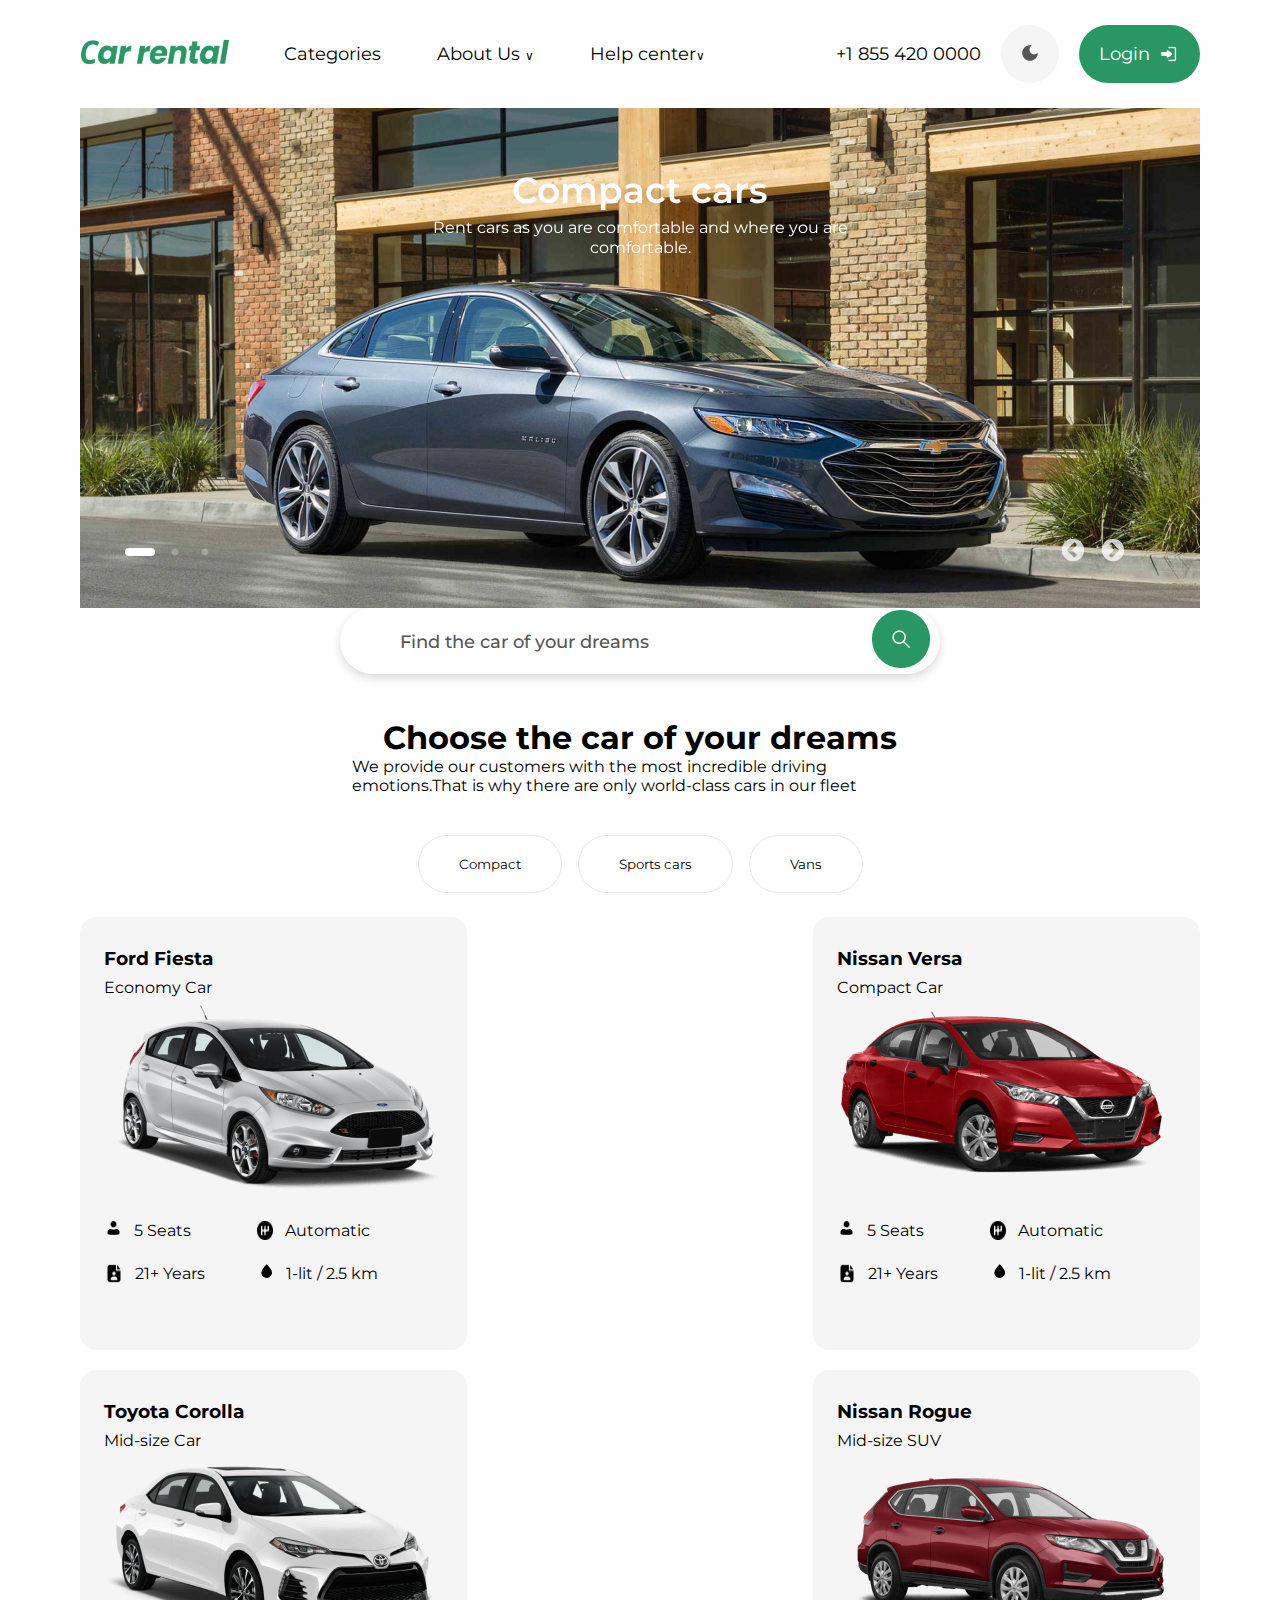
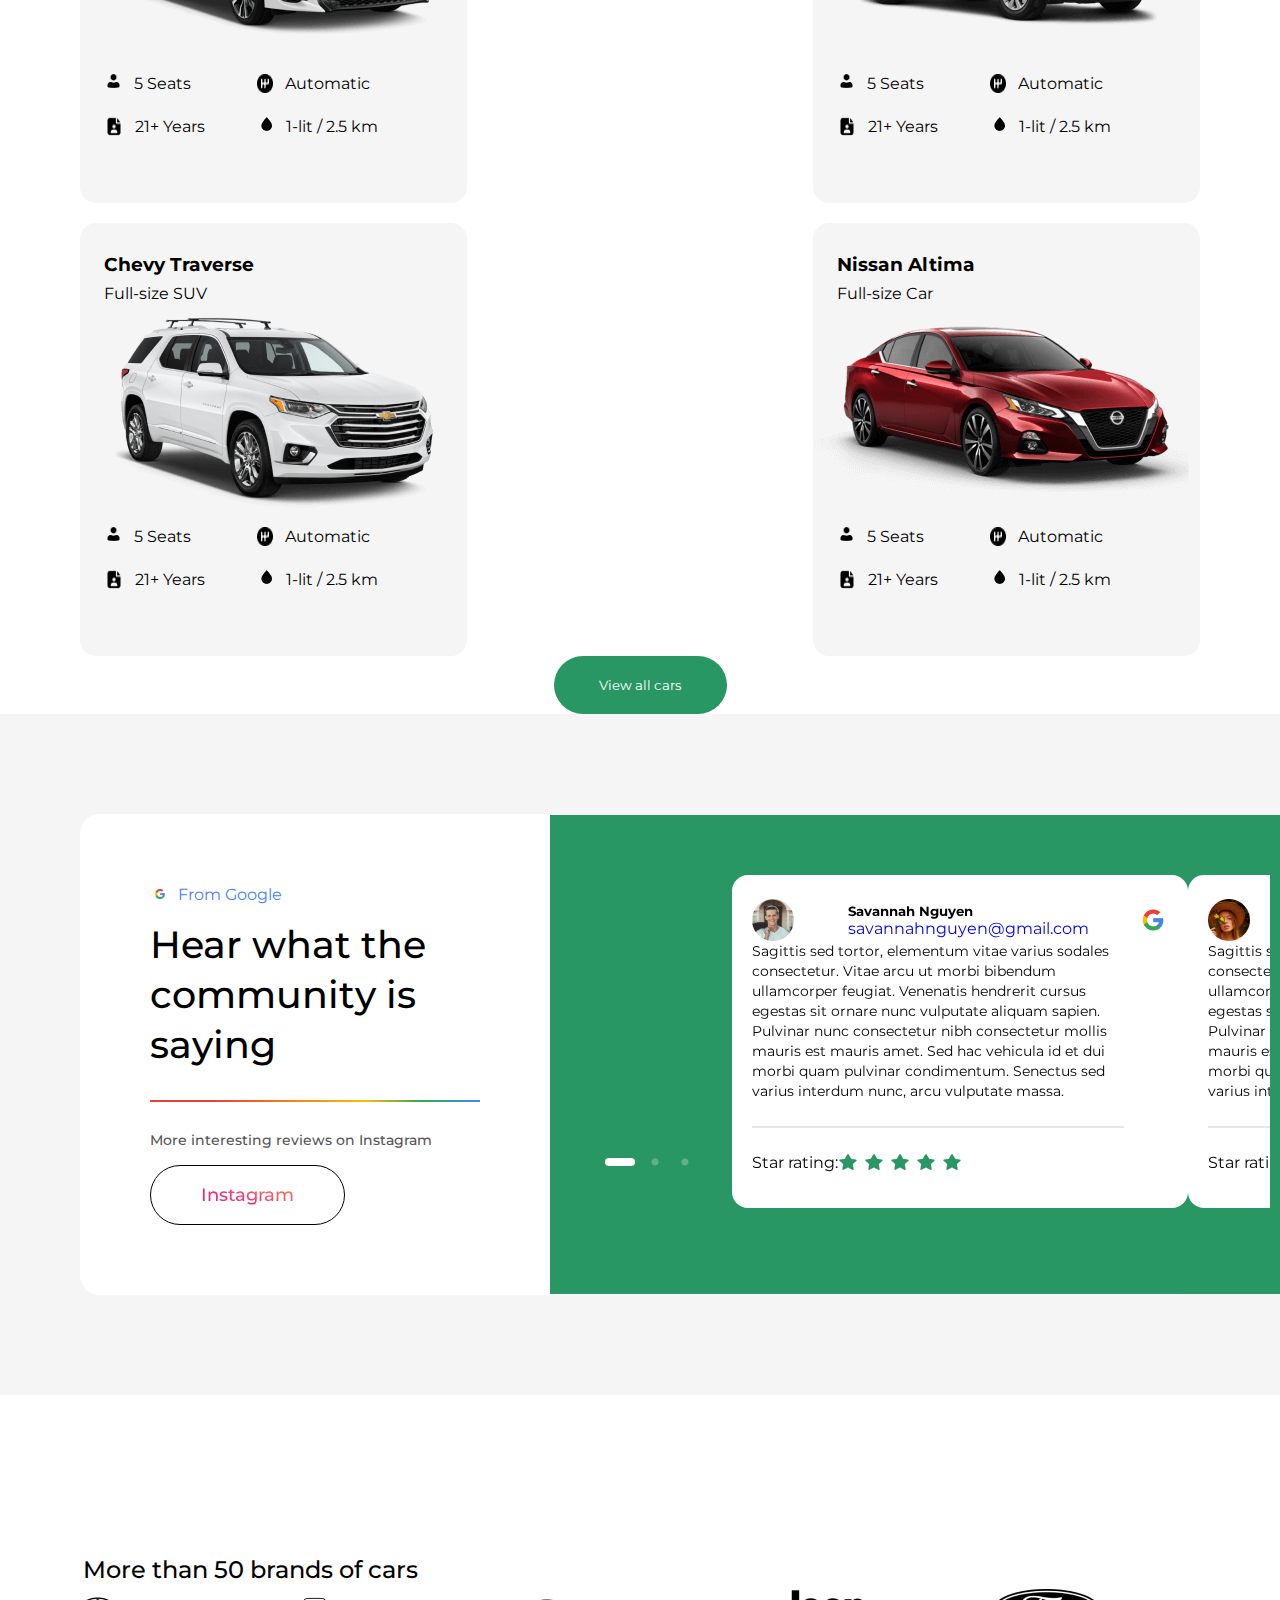
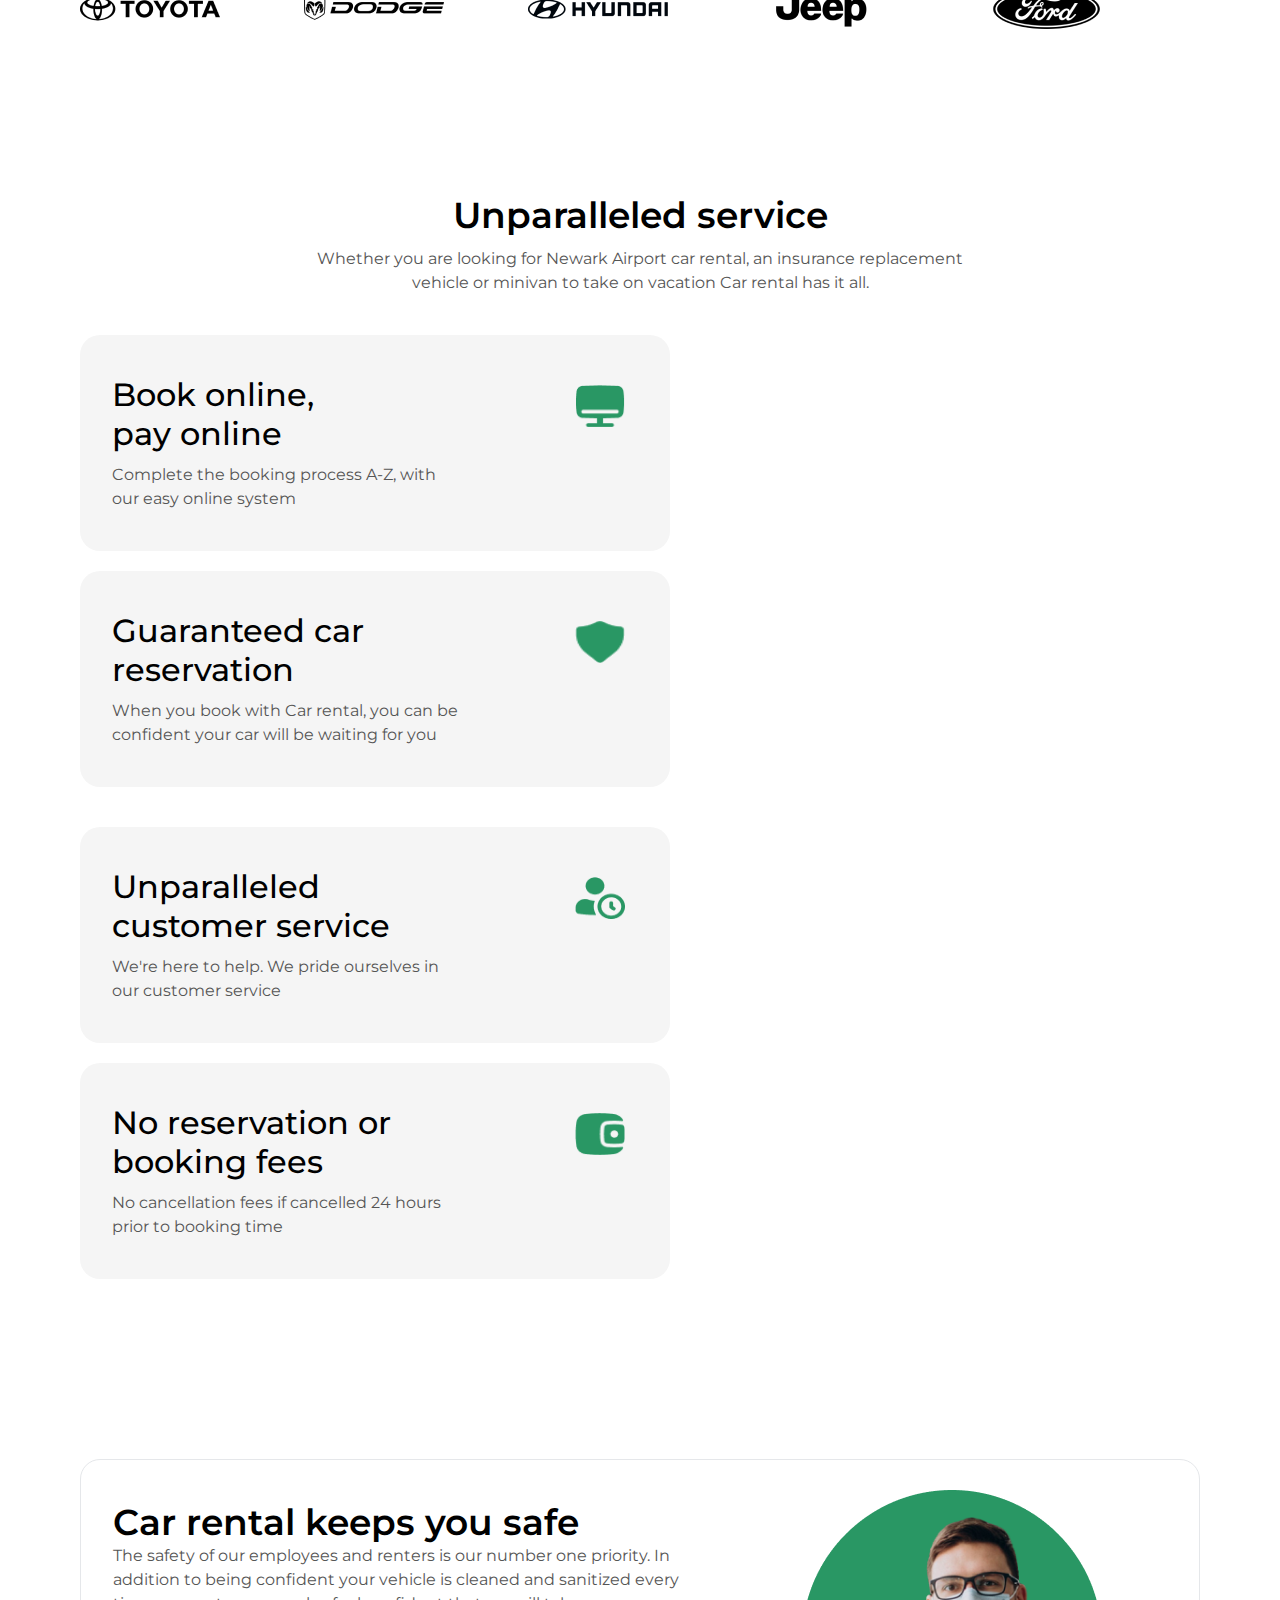
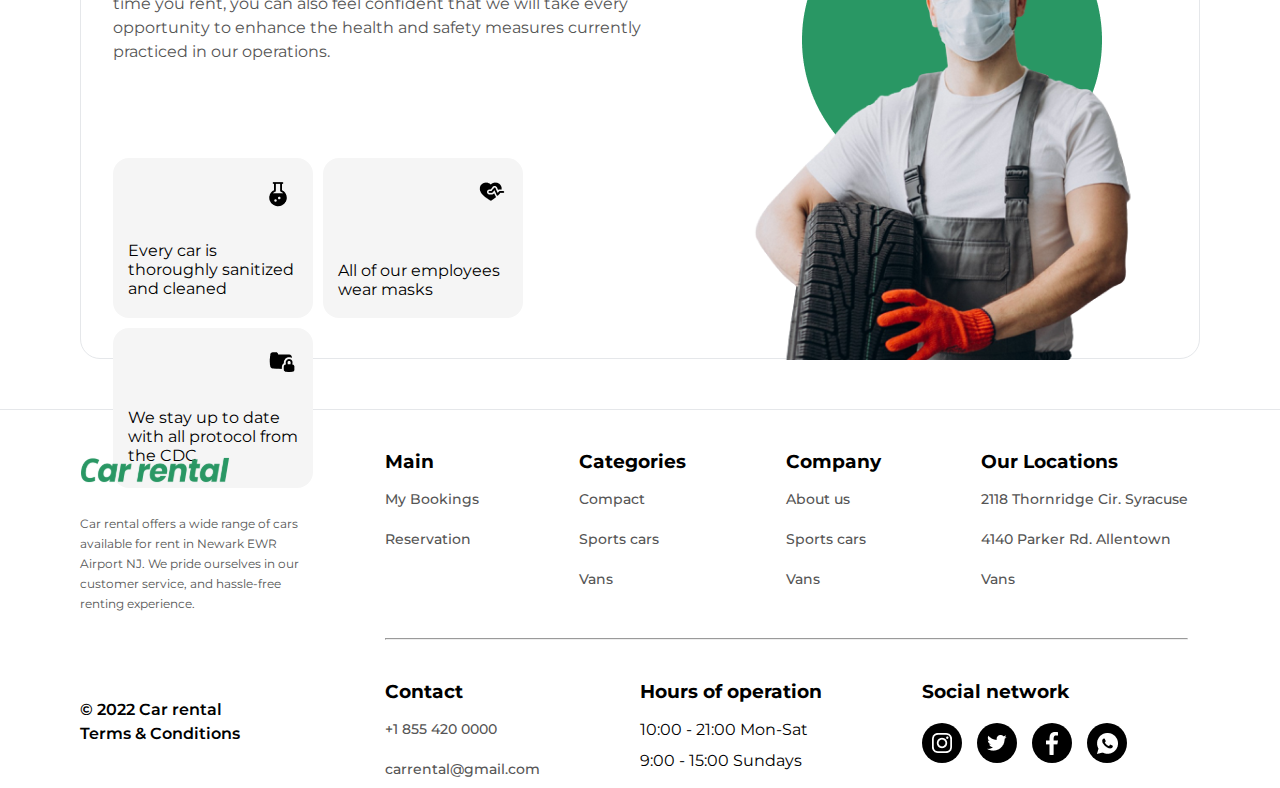
==== index.html @ 8ca18c1e "corusel commit" ====
<!DOCTYPE html>
<html lang="en">

<head>
    <meta charset="UTF-8" />
    <meta http-equiv="X-UA-Compatible" content="IE=edge" />
    <meta name="viewport" content="width=device-width, initial-scale=1.0" />
    <title>CAR RENTAL</title>
    <link rel="shortcut icon" href="./images/Logo.svg" type="image/x-icon">
    <link rel="stylesheet" href="./slick-1.8.1/slick/slick-theme.css" />
    <link rel="stylesheet" href="./slick-1.8.1/slick/slick.css" />
    <link rel="stylesheet" href="./css/main.css" />
    <link rel="stylesheet" href="./css/home.css" />
</head>

<body>
    <header id="navbar">
        <div class="container">
            <nav class="navbar">
                <div class="navbar__left">
                    <a href="#"><img src="./images/Logo.svg" alt="Logo" /></a>
                    <ul class="navbar__left__ul navbar-links">
                        <li class="home"><a href="#categories">Categories</a></li>
                        <div class="dropdown">
                            <a href="#">About Us <span class="dropdown__item">&or;</span></a>
                            <div class="dropdown-content">
                                <a class="dropdown__inner-item" href="#">News</a>
                                <a class="dropdown__inner-item" href="#">Careers</a>
                                <a class="dropdown__inner-item" href="#">Locations</a>
                            </div>
                        </div>
                        <div class="dropdown second">
                            <a href="#">Help center<span class="dropdown__item">&or;</span></a>
                            <div class="dropdown-content">
                                <a class="dropdown__inner-item" href="#">FAQ</a>
                                <a class="dropdown__inner-item" href="#">Contactus</a>
                            </div>
                        </div>
                    </ul>
                </div>
                <div class="toggle-button">
                    <span class="bar bar3"></span>
                    <span class="bar bars1"></span>
                    <span class="bar bars2"></span>
                </div>
                <div class="navbar-links">
                    <a class="tel" href="tel:+1 855 420 0000">+1 855 420 0000</a>
                    <button class="dark-light">
                        <img class="moon" src="./images/moon.svg" alt="moon" />
                    </button>
                    <button id="myBtn" class="btn1">
                        Login <img src="./images/Login.png" alt="login" />
                    </button>
                    <div id="myModal" class="modal">
                        <!-- Modal content -->
                        <div class="modal-content">
                            <span class="close">&times;</span>
                            <h3 class="modal__title">Login</h3>
                            <p class="modal__desc">
                                Use the email and password that you login
                            </p>
                            <form class="form" action="https://echo.htmlacademy.ru/ " method="post" target="_blank">
                                <input class="input input1" required type="email" name="email" id="email"
                                    placeholder="Email" />
                                <div class="password">
                                    <input class="input input2" type="password" name="password" id="password"
                                        placeholder="Password" />
                                    <img src="./images/Eye.png" alt="show" id="togglePassword" />
                                </div>
                                <div>
                                    <a class="forgot" href="#">Forgot password</a>
                                    <a class="create" href="#">I want to create an account</a>
                                    <button type="submit" class="btn1 login">
                                        Login<img src="./images/Login.png" alt="login" />
                                    </button>
                                </div>
                            </form>
                        </div>
                    </div>
                </div>
            </nav>
        </div>
    </header>
    <main>
        <section id="hero_section">
            <div class="container">
                <div class="corusel_sliks-container slick-div">
                    <div class="corusel_slik-div corusel_bg1">
                        <h3>Compact cars</h3>
                        <p>Rent cars as you are comfortable and where you are <br> comfortable.</p>
                        <div class="hero_bg-line"></div>
                    </div>
                    <div class="corusel_slik-div corusel_bg2">
                        <h3>Sports cars</h3>
                        <p>Rent cars as you are comfortable and where you are <br> comfortable.</p>
                        <div class="hero_bg-line"></div>
                    </div>
                    <div class="corusel_slik-div corusel_bg3">
                        <h3>Vans </h3>
                        <p>Rent cars as you are comfortable and where you are <br> comfortable.</p>
                        <div class="hero_bg-line"></div>
                    </div>
                </div>

                <div class=" search">
                    <form class="search__form">
                        <input type="search" class="js-input search__form__input" type="text"
                            placeholder="Find the car of your dreams">
                        <div class="search__form__icon" href="#"><img title="search" src="./images/searchicon.png"
                                alt="icon"></div>
                    </form>
                </div>
        </section>



        <section id="chooseCar_section">

            <div class="container">

                <h1 class="choose">Choose the car of your dreams</h1>
                <p class="choose-down">We provide our customers with the most incredible driving emotions.That is why
                    there
                    are only world-class cars in our fleet</p>
                <div class="js-btns btns">
                    <button class="js-compact btn2">Compact</button>
                    <button class="js-sport btn2">Sports cars</button>
                    <button class="js-vans btn2">Vans </button>
                </div>
                <div class="carsList cars__List ">


                </div>

                <div class="Btns">
                    <button class="view">
                        View all cars
                    </button>
                </div>
            </div>

        </section>


        <section id="communityCarousel_section">
            <div class="container communityCarousel_container">
                <div class="community_box">

                    <div class="comumunity_left-container">

                        <div class="from_left-text">
                            <a href="#" target="_blank" class="google_link"><img src="./images/Google.png"
                                    alt="Google-img" width="20">From Google</a>
                            <h4>Hear what the community is saying</h4>
                        </div>

                        <div class="line_span"></div>

                        <div class="instagram_div">
                            <p>More interesting reviews on Instagram</p>
                            <button>
                                <a href="#" target="_blank">Instagram</a>
                            </button>
                        </div>

                    </div>

                    <div class="comumunity_carusel-container">

                        <div class="community-corusels">
                            <!-- <div class="community-corusel"> -->
                            <div class="community-corusel-ava for-pd ">
                                <div class="person_gmail">
                                    <a href="#" target="_blank"> <img src="./images/Ava.png" alt="
                                    person"></a>
                                    <div class="user_gmail">
                                        <h5>Savannah Nguyen</h5>
                                        <a href="#" target="_blank">savannahnguyen@gmail.com</a>
                                    </div>

                                    <a href="#" target="_blank"> <img src="./images/coruselGoogle.png" alt="
                                       google_link"></a>
                                </div>
                                <p class="com__carusel-pr">Sagittis sed tortor, elementum vitae varius sodales
                                    consectetur. Vitae arcu ut morbi bibendum ullamcorper feugiat. Venenatis hendrerit
                                    cursus egestas sit ornare nunc vulputate aliquam sapien. Pulvinar nunc consectetur
                                    nibh consectetur mollis mauris est mauris amet. Sed hac vehicula id et dui morbi
                                    quam pulvinar condimentum. Senectus sed varius interdum nunc, arcu vulputate massa.
                                </p>
                                <hr class="corusel__line">
                                <div class="star">
                                    Star rating:
                                    <img src="./images/starcorusel.png" alt="starcorusel-img">
                                </div>
                            </div>
                            <div class="community-corusel-ava for-pd ">
                                <div class="person_gmail">
                                    <a href="#" target="_blank"> <img src="./images/AvaGirl1.png" alt="Ronald-Richards-img
                                    "></a>
                                    <div class="user_gmail">
                                        <h5>Ronald Richards</h5>
                                        <a href="#" target="_blank">ronaldrichards@gmail.com</a>
                                    </div>

                                    <a href="#" target="_blank"> <img src="./images/coruselGoogle.png" alt="
                                       google_link"></a>
                                </div>
                                <p class="com__carusel-pr">Sagittis sed tortor, elementum vitae varius sodales
                                    consectetur. Vitae arcu ut morbi bibendum ullamcorper feugiat. Venenatis hendrerit
                                    cursus egestas sit ornare nunc vulputate aliquam sapien. Pulvinar nunc consectetur
                                    nibh consectetur mollis mauris est mauris amet. Sed hac vehicula id et dui morbi
                                    quam pulvinar condimentum. Senectus sed varius interdum nunc, arcu vulputate massa.
                                </p>
                                <hr class="corusel__line">
                                <div class="star">
                                    Star rating:
                                    <img src="./images/starcorusel.png" alt="starcorusel-img">
                                </div>
                            </div>
                            <div class="community-corusel-ava for-pd ">
                                <div class="person_gmail">
                                    <a href="#" target="_blank"> <img src="./images/AvaGirl2.png" alt="
                                                Kristin-Watson-img"></a>
                                    <div class="user_gmail">
                                        <h5>Kristin Watson</h5>
                                        <a href="#" target="_blank">savannahnguyen@gmail.com</a>
                                    </div>

                                    <a href="#" target="_blank"> <img src="./images/coruselGoogle.png" alt="
                                       google_link"></a>
                                </div>
                                <p class="com__carusel-pr">Sagittis sed tortor, elementum vitae varius sodales
                                    consectetur. Vitae arcu ut morbi bibendum ullamcorper feugiat. Venenatis hendrerit
                                    cursus egestas sit ornare nunc vulputate aliquam sapien. Pulvinar nunc consectetur
                                    nibh consectetur mollis mauris est mauris amet. Sed hac vehicula id et dui morbi
                                    quam pulvinar condimentum. Senectus sed varius interdum nunc, arcu vulputate massa.
                                </p>
                                <hr class="corusel__line">
                                <div class="star">
                                    Star rating:
                                    <img src="./images/starcorusel.png" alt="starcorusel-img">
                                </div>
                            </div>

                            <!-- </div> -->
                        </div>

                    </div>
                </div>
            </div>

        </section>


        <section id="project_section">



        </section>

        <section id="server_section">

            <div class="container">
                <p class="project-text">More than 50 brands of cars</p>

                <ul class=" project__corusel_toleft">
                    <li><img src="./images/projectFors.png" alt="projekt"></li>
                    <li><img src="./images/projectNissan.png" alt="projekt"></li>
                    <li><img src="./images/projectToyota.png" alt="projekt"></li>
                    <li><img src="./images/projectdodce.png" alt="projekt"></li>
                    <li><img src="./images/projectHyundai.png" alt="projekt"></li>
                    <li><img src="./images/volkswagenProject.png" alt="projekt"></li>

                </ul>
            </div>

            <div class="container cards">
                <h2 class="cards__service">Unparalleled service</h2>
                <p>Whether you are looking for Newark Airport car rental, an insurance replacement vehicle or minivan to
                    take on vacation Car rental has it all.</p>

                <div class="cards__all">
                    <div class="one-box">
                        <div class="cards__all__one">
                            <div>
                                <p class="book">Book online, <br> pay online</p>
                                <p class="Complete">Complete the booking process A-Z, with our easy online system</p>
                            </div>
                            <img class="icons" src="./images/box1/Solid/Devices/Icon.png" alt="icon">
                        </div>
                        <div class="cards__all__one">
                            <div>
                                <p class="book">Guaranteed car reservation</p>
                                <p class="Complete">When you book with Car rental, you can be confident your car will be
                                    waiting
                                    for you</p>
                            </div>
                            <img class="icons" src="./images/box2/Solid/Status/Icon.png" alt="icon">
                        </div>
                    </div>
                    <div>
                        <div class="cards__all__one">
                            <div>
                                <p class="book">Unparalleled customer service</p>
                                <p class="Complete">We're here to help. We pride ourselves in our customer service</p>
                            </div>
                            <img class="icons" src="./images/box3/Solid/Communication/Icon.png" alt="icon">
                        </div>
                        <div class="cards__all__one">
                            <div>
                                <p class="book">No reservation or booking fees</p>
                                <p class="Complete">No cancellation fees if cancelled 24 hours prior to booking time</p>
                            </div>
                            <img class="icons" src="./images/box4/Solid/General/Icon.png" alt="icon">
                        </div>
                    </div>
                </div>
            </div>

        </section>

        <section id="master_section">

            <div class="container">
                <div class="big">
                    <div class="big__txt">
                        <h2 class="car">Car rental keeps you safe</h2>
                        <p class="text">The safety of our employees and renters is our number one priority. In addition
                            to
                            being
                            confident your vehicle is cleaned and sanitized every time you rent, you can also feel
                            confident
                            that we will take every opportunity to enhance the health and safety measures currently
                            practiced in our operations.</p>
                        <div class="category">
                            <div class="category__box1">
                                <img class="chemical" src="./images/chemical/Solid/General/Icon.png" alt="icon">
                                <p class="every">Every car is thoroughly sanitized and cleaned</p>
                            </div>
                            <div class="category__box1">
                                <img class="chemical" src="./images/heart/Solid/Status/Icon.png" alt="icon">
                                <p class="every alls">All of our employees wear masks</p>
                            </div>
                            <div class="category__box1">
                                <img class="chemical" src="./images/lock/Solid/Files/Icon.png" alt="icon">
                                <p class="every we">We stay up to date with all protocol from the CDC</p>
                            </div>
                        </div>
                    </div>
                    <div class="ellips">
                        <img class="master" src="./images/master.png" alt="master">
                    </div>
                </div>
            </div>

        </section>
    </main>

    <footer>
        <div class="container">
            <div class="footer">
                <div class="footer-left">
                    <div class="footer-left__top">
                        <a href="#"><img src="./images/Logo.svg" alt="logo" /></a>
                        <p class="left-desc">
                            Car rental offers a wide range of cars available for rent in
                            Newark EWR Airport NJ. We pride ourselves in our customer service,
                            and hassle-free renting experience.
                        </p>
                    </div>
                    <div class="footer-left__bottom">
                        <p class="left-last-desc">© 2022 Car rental <br>
                            Terms & Conditions</p>
                    </div>
                </div>
                <div class="footer-right">
                    <div class="footer-right__top">
                        <div class="links links1">
                            <h3>Main</h3>
                            <a href="#">My Bookings</a>
                            <a href="#">Reservation</a>
                        </div>
                        <div class="links links2">
                            <h3>Categories</h3>
                            <a href="#">Compact</a>
                            <a href="#">Sports cars</a>
                            <a href="#">Vans</a>
                        </div>
                        <div class="links links3">
                            <h3>Company</h3>
                            <a href="#">About us</a>
                            <a href="#">Sports cars</a>
                            <a href="#">Vans</a>
                        </div>
                        <div class="links links4">
                            <h3>Our Locations</h3>
                            <a href="#">2118 Thornridge Cir. Syracuse</a>
                            <a href="#">4140 Parker Rd. Allentown</a>
                            <a href="#">Vans</a>
                        </div>
                    </div>
                    <hr style="max-width: 890px; width: 100%; margin-top: 40px; color: #E5E7EA;">
                    <div class="footer-right__bottom">
                        <div class="links links5">
                            <h3>Contact</h3>
                            <a href="tel:+1 855 420 0000">+1 855 420 0000</a>
                            <a href="mailto: carrental@gmail.com">carrental@gmail.com</a>
                        </div>
                        <div class="links links6">
                            <h3>Hours of operation</h3>
                            <p><time>10:00</time> - <time>21:00</time> <span>Mon-Sat</span></p>
                            <p><time>9:00</time> - <time>15:00</time> <span>Sundays</span></p>
                        </div>
                        <div class="socials">
                            <h3>Social network</h3>
                            <div class="social">
                                <a class="social__item first" href="#"><img src="./images/instagram.png" alt="instagram"></a>
                                <a class="social__item second" href="#"><img src="./images/twitter.png" alt="twittet"></a>
                                <a class="social__item third" href="#"><img src="./images/facebook.png" alt="facebook"></a>
                                <a class="social__item fourth" href="#"><img src="./images/whatsapp.png" alt="whatsapp"></a>
                            </div>
                        </div>
                    </div>
                </div>
                </div>
                </div>
    </footer>


    <script>
        // Hamburger menu toggle
        const toggleButton = document.getElementsByClassName("toggle-button")[0];
        const navbarLinks = document.getElementsByClassName("navbar-links")[0];
        const bar3 = document.querySelector(".bar3");
        const bars1 = document.querySelector(".bars1");
        const bars2 = document.querySelector(".bars2");
        const zIndex = document.querySelectorAll(".edu");

        toggleButton.addEventListener("click", () => {
            navbarLinks.classList.toggle("active");
            bar3.classList.toggle("dn");
            bars1.classList.toggle("brs1");
            bars2.classList.toggle("brs2");
            toggleButton.classList.toggle("right");
            toggleButton.classList.toggle("close-toggle");
            for (i of zIndex) {
                i.classList.toggle("index");
            }
        });

        var modal = document.getElementById("myModal");

        var btn = document.getElementById("myBtn");

        var span = document.getElementsByClassName("close")[0];

        btn.onclick = function () {
            modal.style.display = "block";
        };

        span.onclick = function () {
            modal.style.display = "none";
            input = document.querySelectorAll(".input");
            input.forEach((el) => {
                el.classList.add("pl");
                el.value = "";
            });
        };

        const input = document.querySelectorAll(".input");
        const loginBtn = document.querySelector(".login");
        const input2 = document.querySelectorAll(".input2");

        input.forEach((el) => {
            el.classList.add("pl");
        });
        loginBtn.addEventListener("click", () => {
            if (input2.value <= 8) {
                window.alert("kam");
                loginBtn.style.display = "none";
            }
        });

        // When the user clicks anywhere outside of the modal, close it
        window.onclick = function (event) {
            if (event.target == modal) {
                modal.style.display = "none";
            }
        };

        const togglePassword = document.querySelector("#togglePassword");
        const password = document.querySelector("#password");

        togglePassword.addEventListener("click", function () {
            const type =
                password.getAttribute("type") === "password" ? "text" : "password";
            password.setAttribute("type", type);
            this.classList.toggle("bi-eye");
        });

        // Navbar Shrink
        window.onscroll = function () {
            scrollFunction();
        };

        function scrollFunction() {
            if (document.documentElement.scrollTop > 150) {
                document.getElementById("navbar").classList.add("navbar-shrink");
            } else {
                document.getElementById("navbar").classList.remove("navbar-shrink");
            }
        }
    </script>
    <script src="https://ajax.googleapis.com/ajax/libs/jquery/3.6.1/jquery.min.js"></script>
    <!-- bu onlayn ulanadi agar corusel kerak bolda -->
    <script src="./slick-1.8.1/slick/slick.js"></script>
    <script src="./js/corusel.js"></script>
    <script src="./js/cars.js"></script>
    <script src="./js/main.js"></script>
</body>

</html>
---- css/main.css ----
@charset "UTF-8";
@font-face {
  font-family: "Montserrat";
  src: url(../../fonts/Montserrat/Montserrat-VariableFont_wght.ttf);
}

* {
  margin: 0;
  padding: 0;
  -webkit-box-sizing: border-box;
          box-sizing: border-box;
  font-family: 'Montserrat', sans-serif;
}

li {
  list-style-type: none;
}

a {
  text-decoration: none;
}

.container {
  max-width: 1440px;
  width: 100%;
  margin: 0 auto;
  padding: 0 80px;
}

.btn1 {
  background: #299764;
  padding: 18px 20px;
  border-radius: 100px;
  cursor: pointer;
  border: none;
  color: white;
  font-size: 18px;
  display: -webkit-box;
  display: -ms-flexbox;
  display: flex;
  -webkit-box-align: center;
      -ms-flex-align: center;
          align-items: center;
  gap: 8px;
}

.btn2 {
  padding: 19px 40px;
  height: 58px;
  background-color: #fff;
  border-radius: 100px;
  border: 1.5px solid #e5e7ea;
  color: black;
  cursor: pointer;
}

.btn2:hover {
  -webkit-transition: 0.5s;
  transition: 0.5s;
  background: #299764;
  color: white;
}

.btns {
  display: -webkit-box;
  display: -ms-flexbox;
  display: flex;
  -webkit-box-pack: center;
      -ms-flex-pack: center;
          justify-content: center;
  gap: 16px;
  margin-bottom: 24px;
  margin-top: 40px;
}

.active {
  -webkit-transition: 0.5s;
  transition: 0.5s;
  background: #299764;
  color: white;
}

.btn1 {
  background: #299764;
  padding: 18px 20px;
  border-radius: 100px;
  cursor: pointer;
  border: none;
  color: white;
  font-size: 18px;
  display: -webkit-box;
  display: -ms-flexbox;
  display: flex;
  -webkit-box-align: center;
      -ms-flex-align: center;
          align-items: center;
  gap: 8px;
  -webkit-transition: 0.5s;
  transition: 0.5s;
}

.btn1:hover {
  background: #077743 !important;
}

.btn1:active {
  background: #F5F5F5 !important;
  color: black !important;
}

.btn1:active img {
  -webkit-filter: invert(0%) sepia(5%) saturate(0%) hue-rotate(302deg) brightness(9%) contrast(104%) !important;
          filter: invert(0%) sepia(5%) saturate(0%) hue-rotate(302deg) brightness(9%) contrast(104%) !important;
}

.dropdown {
  position: relative;
  display: inline-block;
}

.dropdown__item {
  font-size: 12px;
}

.dropdown:hover__item {
  content: ∧ !important;
}

.dropdown-content {
  display: none;
  position: absolute;
  background-color: #ffffff;
  min-width: 140px;
  width: 100%;
  -webkit-box-shadow: 0px 8px 16px 0px rgba(0, 0, 0, 0.2);
          box-shadow: 0px 8px 16px 0px rgba(0, 0, 0, 0.2);
  padding: 20px 16px;
  z-index: 1;
  border-radius: 20px;
  top: 35px;
}

.dropdown:hover .dropdown-content {
  display: -webkit-box;
  display: -ms-flexbox;
  display: flex;
  -webkit-box-orient: vertical;
  -webkit-box-direction: normal;
      -ms-flex-direction: column;
          flex-direction: column;
}

footer {
  border-top: 1.5px solid #e5e7ea;
  padding-top: 40px;
}

.footer {
  display: -webkit-box;
  display: -ms-flexbox;
  display: flex;
  gap: 65px;
}

.footer-left {
  display: -webkit-box;
  display: -ms-flexbox;
  display: flex;
  -webkit-box-orient: vertical;
  -webkit-box-direction: normal;
      -ms-flex-direction: column;
          flex-direction: column;
}

.footer-left .left-desc {
  max-width: 240px;
  font-weight: 400;
  font-size: 12px;
  line-height: 20px;
  color: #555555;
  padding-top: 20px;
}

.footer-left .left-last-desc {
  font-weight: 600;
  font-size: 16px;
  line-height: 24px;
  color: #000000;
  padding-top: 84px;
}

.footer-right {
  display: -webkit-box !important;
  display: -ms-flexbox !important;
  display: flex !important;
  -webkit-box-orient: vertical;
  -webkit-box-direction: normal;
      -ms-flex-direction: column;
          flex-direction: column;
}

.footer-right__top {
  display: -webkit-box;
  display: -ms-flexbox;
  display: flex;
  gap: 100px;
}

.footer-right__bottom {
  display: -webkit-box;
  display: -ms-flexbox;
  display: flex;
  gap: 100px;
  padding-top: 40px;
}

.socials {
  display: flex;
  flex-direction: column;
  gap: 20px;
}

.links {
  display: -webkit-box;
  display: -ms-flexbox;
  display: flex;
  -webkit-box-orient: vertical;
  -webkit-box-direction: normal;
      -ms-flex-direction: column;
          flex-direction: column;
  gap: 12px;
}

.links h3 {
  padding-bottom: 5px;
}
.links a {
  font-weight: 500;
  font-size: 14px;
  color: #555555;
  padding-bottom: 10px;
}

.links a:hover {
  transition: 0.5s;
  cursor: url(../../images/cursor.svg), auto;
}

.social {
  display: flex !important;
  gap: 15px;
}
.social__item {
  display: flex !important;
  justify-content: center !important;
  align-items: center !important;
  background: #000000;
  border-radius: 500px;
  width: 40px;
  height: 40px;
  transition: 0.5s;
}
.social .first:hover {
  background: radial-gradient(230.93% 230.93% at 102.01% 2.03%, #F9ED32 0%, #EE2A7B 36%, #D22A8A 44%, #8B2AB2 60%, #1B2AF0 83%, #002AFF 88%) !important;
}
.social .second:hover {
  background: #55ACE3 !important;
}
.social .third:hover {
  background: #0B84EE !important;
}
.social .fourth:hover {
  background: #48C95F !important;
}

@media screen and (max-width: 930px) {
  .footer {
    flex-direction: column;
  }
  .footer-left {
    flex-direction: row !important;
    justify-content: space-between;
  }
  .footer-right__top {
    flex-wrap: wrap !important;
    justify-content: center;
  }
  .footer-right__bottom {
    flex-wrap: wrap !important;
    justify-content: center;
  }
  .social {
    padding-bottom: 25px;
  }
}
header {
  top: 0;
  background: #fff;
  position: -webkit-sticky;
  position: sticky;
  -webkit-transition: 0.5s;
  transition: 0.5s;
  padding: 25px 0;
  z-index: 999999999 !important;
}

.navbar {
  display: -webkit-box;
  display: -ms-flexbox;
  display: flex;
  position: relative;
  -webkit-box-pack: justify;
      -ms-flex-pack: justify;
          justify-content: space-between;
  -webkit-box-align: center;
      -ms-flex-align: center;
          align-items: center;
}

.navbar__left {
  display: -webkit-box;
  display: -ms-flexbox;
  display: flex;
  -webkit-box-align: center;
      -ms-flex-align: center;
          align-items: center;
  gap: 36px;
}

.navbar__left__ul {
  display: -webkit-box;
  display: -ms-flexbox;
  display: flex;
  gap: 20px;
}

.navbar__left__ul a {
  color: black;
  font-size: 18px;
  border-radius: 100px;
  padding: 16px 18px;
  -webkit-transition: 0.5s;
  transition: 0.5s;
}

.navbar__left__ul a:hover {
  background: #f5f5f5;
}

.navbar-links {
  display: -webkit-box;
  display: -ms-flexbox;
  display: flex;
  gap: 20px;
  -webkit-box-align: center;
      -ms-flex-align: center;
          align-items: center;
}

.toggle-button {
  position: absolute;
  top: 12px;
  right: 0.1rem;
  display: none !important;
  -webkit-box-orient: vertical;
  -webkit-box-direction: normal;
      -ms-flex-direction: column;
          flex-direction: column;
  -webkit-box-pack: justify;
      -ms-flex-pack: justify;
          justify-content: space-between;
  width: 30px;
  height: 21px;
  -webkit-transition: 0.5s;
  transition: 0.5s;
  z-index: 999999;
}

.bar {
  -webkit-transform: translateX(-50px);
          transform: translateX(-50px);
  background: transparent;
  -webkit-box-shadow: none;
          box-shadow: none;
}

.toggle-button .bar {
  height: 4px;
  width: 100%;
  background-color: black;
  border-radius: 10px;
}

.toggle-button .bar::after {
  display: none !important;
}

@media (max-width: 1000px) {
  .navbar {
    -webkit-box-orient: vertical;
    -webkit-box-direction: normal;
        -ms-flex-direction: column;
            flex-direction: column;
    -webkit-box-align: start;
        -ms-flex-align: start;
            align-items: flex-start;
  }
  .toggle-button {
    display: -webkit-box !important;
    display: -ms-flexbox !important;
    display: flex !important;
    cursor: pointer;
  }
  .navbar-links {
    display: none;
    width: 100%;
  }
}

.navbar-shrink {
  -webkit-box-shadow: 0 0 5px #444444 !important;
          box-shadow: 0 0 5px #444444 !important;
  padding: 10px 0 !important;
}

@media screen and (min-width: 100px) {
  .dn {
    display: none;
  }
  .right {
    margin-right: 40px;
  }
  .brs1 {
    -webkit-transform: rotate(45deg) translate(36px, 3px);
            transform: rotate(45deg) translate(36px, 3px);
    height: 2px !important;
    width: 10px !important;
  }
  .brs2 {
    -webkit-transform: rotate(-45deg) translate(36px, -3px);
            transform: rotate(-45deg) translate(36px, -3px);
    height: 2px !important;
    width: 10px !important;
  }
}

.index {
  z-index: -99999 !important;
}

.tel {
  color: black !important;
  font-size: 18px;
}

.dark-light {
  width: 58px;
  height: 58px;
  border-radius: 50%;
  background: #f5f5f5;
  border: none;
  cursor: pointer;
  -webkit-transition: 1s;
  transition: 1s;
}

.dark-light:hover img {
  -webkit-filter: invert(0%) sepia(1%) saturate(3%) hue-rotate(357deg) brightness(11%) contrast(100%);
          filter: invert(0%) sepia(1%) saturate(3%) hue-rotate(357deg) brightness(11%) contrast(100%);
  -webkit-transition: 0.5s;
  transition: 0.5s;
}

.dark-light:active {
  background: #299764;
}

.dark-light:active img {
  -webkit-filter: invert(100%) sepia(79%) saturate(2%) hue-rotate(131deg) brightness(127%) contrast(100%);
          filter: invert(100%) sepia(79%) saturate(2%) hue-rotate(131deg) brightness(127%) contrast(100%);
  fill: #fff;
  -webkit-transition: 0.5s;
  transition: 0.5s;
}

.close-toggle {
  width: 58px;
  height: 58px;
  border-radius: 50%;
  background: #f5f5f5;
  position: absolute;
  top: 20px;
}

.active {
  display: -webkit-box;
  display: -ms-flexbox;
  display: flex;
}

.modal {
  display: none;
  position: fixed;
  z-index: 1;
  padding-top: 100px;
  left: 0;
  top: 0;
  width: 100%;
  height: 100%;
  overflow: auto;
  background-color: black;
  background-color: rgba(0, 0, 0, 0.4);
}

.modal__title {
  text-align: center;
  padding-top: 20px;
  font-weight: 600;
  font-size: 36px;
}

.modal__desc {
  text-align: center;
  color: #555555;
  padding-top: 10px;
  padding-bottom: 30px;
}

.input {
  min-width: 500px;
  margin: 0 auto !important;
  padding: 18px 0;
  border: 1.5px solid #E5E7EA;
  border-radius: 82px;
  margin-bottom: 16px;
}

.form {
  display: -webkit-box;
  display: -ms-flexbox;
  display: flex;
  gap: 15px;
  -webkit-box-orient: vertical;
  -webkit-box-direction: normal;
      -ms-flex-direction: column;
          flex-direction: column;
  -webkit-box-align: center;
      -ms-flex-align: center;
          align-items: center;
}

.password {
  display: -webkit-box;
  display: -ms-flexbox;
  display: flex;
  -webkit-box-pack: justify;
      -ms-flex-pack: justify;
          justify-content: space-between;
  -webkit-box-align: center;
      -ms-flex-align: center;
          align-items: center;
  max-width: 520px;
  background: #ffffff;
  border: 1.5px solid #E5E7EA;
  border-radius: 82px;
}

.password img {
  position: absolute;
  right: 65px;
}

.password .input {
  outline: none;
  margin-left: 30px;
  border: none;
  width: 100%;
}

.pl {
  padding-left: 50px;
}

/* Modal Content */
.modal-content {
  background-color: #fefefe;
  margin: auto;
  padding: 20px;
  -webkit-box-shadow: 0px 0px 100px rgba(0, 0, 0, 0.1);
          box-shadow: 0px 0px 100px rgba(0, 0, 0, 0.1);
  border-radius: 20px;
  width: 590px;
  margin: 0 auto;
  /* -webkit-transform: translate(0%, 40%) !important; */
          /* transform: translate(0%, 40%) !important; */
}

.forgot {
  font-size: 14px;
  font-weight: 500;
  color: #555555;
  padding-top: 8px;
  display: block;
  text-align: right !important;
  padding-right: 20px;
}

.create {
  font-weight: 500;
  font-size: 16px;
  text-align: center;
  color: #000000;
  display: block;
  padding-top: 26px;
  padding-bottom: 32px;
}

.login {
  min-width: 520px !important;
  width: 100%;
  display: -webkit-box;
  display: -ms-flexbox;
  display: flex;
  -webkit-box-pack: center;
      -ms-flex-pack: center;
          justify-content: center;
  padding-bottom: 20px;
}

.close {
  color: #aaaaaa;
  float: right;
  font-size: 28px;
  font-weight: bold;
  background: #f5f5f5;
  width: 58px;
  height: 58px;
  border-radius: 50%;
  display: -webkit-box;
  display: -ms-flexbox;
  display: flex;
  -webkit-box-pack: center;
      -ms-flex-pack: center;
          justify-content: center;
  -webkit-box-align: center;
      -ms-flex-align: center;
          align-items: center;
}

.close:hover,
.close:focus {
  color: #000;
  text-decoration: none;
  cursor: pointer;
}

@media screen and (max-width: 1340px) {
  .cards__service {
    margin-top: 160px;
    margin-bottom: 10px;
    font-family: "Montserrat";
    font-style: normal;
    font-weight: 600;
    font-size: 36px;
    line-height: 44px;
    text-align: center;
    color: #000000;
  }
  .cards p {
    max-width: 684px;
    margin: 0 auto;
    text-align: center;
    font-family: "Montserrat";
    font-style: normal;
    font-weight: 400;
    font-size: 16px;
    line-height: 24px;
    color: #555555;
  }
  .cards__all {
    margin-top: 40px;
    display: -webkit-box;
    display: -ms-flexbox;
    display: flex;
    gap: 20px;
  }
  .cards__all__one {
    display: -webkit-box;
    display: -ms-flexbox;
    display: flex;
    -webkit-box-pack: justify;
        -ms-flex-pack: justify;
            justify-content: space-between;
    width: 590px;
    height: 216px;
    background: #f5f5f5;
    border-radius: 20px;
  }
  .cards__all__one:hover {
    background-color: #299764 !important;
    -webkit-transition: 0.5s;
    transition: 0.5s;
  }
  .cards__all__one:hover p {
    color: white;
  }
  .cards__all__one:hover .icons {
    -webkit-filter: invert(100%) sepia(0%) saturate(22%) hue-rotate(357deg) brightness(500%) contrast(107%);
            filter: invert(100%) sepia(0%) saturate(22%) hue-rotate(357deg) brightness(500%) contrast(107%);
  }
  .cards__all__one .book {
    width: 287px;
    height: 78px;
    margin-left: 32px;
    padding-top: 40px;
    text-align: left;
    font-family: "Montserrat";
    font-style: normal;
    font-weight: 500;
    font-size: 32px;
    line-height: 39px;
    color: #000000;
  }
  .cards__all__one .Complete {
    max-width: 354px;
    height: 48px;
    margin-left: 32px;
    margin-top: 50px;
    text-align: left;
    font-family: "Montserrat";
    font-style: normal;
    font-weight: 400;
    font-size: 16px;
    line-height: 24px;
    color: #555555;
  }
  .cards__all__one .icons {
    margin-top: 50px;
    margin-right: 45px;
    width: 50px;
    height: 42px;
  }
}

@media screen and (max-width: 1200px) {
  .container {
    max-width: 1100px !important;
    width: 100% !important;
    padding: 0 30px !important;
  }
  .navbar__left__ul, .navbar__left {
    gap: 0px !important;
  }
}

@media screen and (max-width: 822px) {
  .container {
    max-width: 780px !important;
    width: 100% !important;
    padding: 0 10px !important;
  }
  .category__box1 {
    display: -webkit-box;
    display: -ms-flexbox;
    display: flex;
    -ms-flex-wrap: nowrap !important;
        flex-wrap: nowrap !important;
  }
}

@media screen and (max-width: 660px) {
  .cards__all__one {
    max-width: 400px !important;
  }
}

@media screen and (max-width: 450px) {
  .container {
    max-width: 430px !important;
    width: 100% !important;
    padding: 0 16px !important;
  }
  .cards__all__one {
    width: 358px !important;
  }
  .Complete {
    font-family: "Montserrat";
    font-style: normal;
    font-weight: 400;
    font-size: 14px;
    line-height: 20px;
    /* or 143% */
    margin: 50px 20px !important;
    color: #555555;
  }
  .book {
    margin: 0px 20px !important;
    font-family: "Montserrat";
    font-style: normal;
    font-weight: 500;
    font-size: 28px;
    line-height: 34px;
    color: #000000;
  }
  .icons {
    margin-right: 25px !important;
    width: 33px !important;
    height: 28px !important;
  }
  .big {
    margin-top: 100px !important;
    height: 752px !important;
    display: -webkit-box;
    display: -ms-flexbox;
    display: flex;
    -webkit-box-pack: justify;
        -ms-flex-pack: justify;
            justify-content: space-between;
    margin-bottom: 50px;
    margin-top: 160px;
    width: 358px;
    margin: 0 auto !important;
    background: #ffffff;
    border: 1.5px solid #e5e7ea;
    border-radius: 20px;
  }
  .big__txt {
    margin: 24px 18px !important;
  }
  .big__txt .car {
    font-family: "Montserrat";
    font-style: normal;
    font-weight: 600;
    font-size: 24px;
    line-height: 29px;
    color: #000000;
  }
  .big__txt .text {
    width: 321px;
    height: 120px;
    font-family: "Montserrat";
    font-style: normal;
    font-weight: 400;
    font-size: 12px;
    line-height: 20px;
    /* or 167% */
    color: #555555;
  }
  .big__txt .category {
    margin-top: 100px !important;
    display: -webkit-box;
    display: -ms-flexbox;
    display: flex;
    -ms-flex-wrap: wrap;
        flex-wrap: wrap;
    margin-top: 94px;
    gap: 10px;
  }
  .big__txt .category__box1 {
    max-width: 200px;
    height: 160px;
    background: #f5f5f5;
    border-radius: 16px;
  }
  .big__txt .category__box1:hover {
    background-color: #299764 !important;
    -webkit-transition: 0.5s;
    transition: 0.5s;
  }
  .big__txt .category__box1:hover p {
    color: white;
  }
  .big__txt .category__box1:hover .chemical {
    -webkit-filter: invert(100%) sepia(0%) saturate(22%) hue-rotate(357deg) brightness(500%) contrast(107%);
            filter: invert(100%) sepia(0%) saturate(22%) hue-rotate(357deg) brightness(500%) contrast(107%);
  }
  .big__txt .category__box1 .every {
    margin: 30px 15px;
  }
  .big__txt .category__box1 .chemical {
    margin-top: 24px;
    margin-left: 156px;
  }
  .big__txt .category__box1 .alls {
    margin-top: 56px;
  }
  .big__txt .category__box1 .we {
    margin-top: 32px;
  }
  .big .ellips {
    margin-top: 30px;
    background-image: url("../../images/Ellipse.png");
    background-size: cover;
    background-size: 300px 300px;
    background-position-x: 50px;
    background-repeat: no-repeat;
  }
  .big .ellips .master {
    margin-right: 70px;
    margin-top: 20px;
  }
  .master {
    display: none;
  }
  .category__box1 {
    display: -webkit-box;
    display: -ms-flexbox;
    display: flex;
    -ms-flex-wrap: wrap;
        flex-wrap: wrap;
    min-width: 318px !important;
    height: 128px !important;
  }
  .btn2 {
    font-size: 10px;
  }
}
.corusel_slik-div {
  max-width: 1200px;
  height: 500px;
  background-image: url(../images/Malibu.png);
  background-size: cover;
  background-position: center;
}
.corusel_slik-div h3 {
  padding-top: 60px;
  height: 44px;
  font-family: "Montserrat";
  font-style: normal;
  font-weight: 600;
  font-size: 36px;
  line-height: 44px;
  text-align: center;
  color: #FFFFFF;
  flex: none;
  order: 0;
  flex-grow: 0;
  padding-bottom: 10px;
}
.corusel_slik-div p {
  height: 40px;
  font-family: "Montserrat";
  font-style: normal;
  font-weight: 400;
  font-size: 16px;
  line-height: 20px;
  text-align: center;
  color: #FFFFFF;
  flex: none;
  order: 1;
  flex-grow: 0;
  padding-top: 10px;
}

.hero_bg-line {
  background: -webkit-gradient(linear, left top, left bottom, color-stop(6.19%, rgba(189, 33, 33, 0.6)), color-stop(54.63%, rgba(148, 27, 27, 0)));
  background: linear-gradient(180deg, rgba(189, 33, 33, 0.6) 6.19%, rgba(148, 27, 27, 0) 54.63%);
}

.corusel_bg2 {
  max-width: 1200px;
  height: 500px;
  background-image: url(../images/sportcarHero.png);
  background-size: cover;
  background-position: center;
}

.corusel_bg3 {
  max-width: 1200px;
  height: 500px;
  background-image: url(../images/vansHero.png);
  background-size: cover;
  background-position: center;
}

#communityCarousel_section {
  background: #f5f5f5;
}

.communityCarousel_container {
  padding-top: 100px;
  padding-bottom: 100px;
}

.community_box {
  background: #ffffff;
  border-radius: 20px;
  max-width: 1200px;
  min-height: 479px;
  display: -webkit-box;
  display: -ms-flexbox;
  display: flex;
  -webkit-box-align: center;
      -ms-flex-align: center;
          align-items: center;
}

.comumunity_left-container {
  padding: 70px;
}

.comumunity_left-container h4 {
  width: 320px;
  height: 150px;
  font-family: "Montserrat";
  font-style: normal;
  font-weight: 500;
  font-size: 38px;
  line-height: 50px;
  color: #000000;
  -webkit-box-flex: 0;
      -ms-flex: none;
          flex: none;
  -webkit-box-ordinal-group: 2;
      -ms-flex-order: 1;
          order: 1;
  -ms-flex-positive: 0;
      flex-grow: 0;
  margin-bottom: 30px;
}

.google_link {
  display: -webkit-box;
  display: -ms-flexbox;
  display: flex;
  -webkit-box-align: center;
      -ms-flex-align: center;
          align-items: center;
  gap: 8px;
  margin-bottom: 16px;
}

.line_span {
  max-width: 330px;
  height: 2px;
  background: -webkit-gradient(linear, left top, right top, color-stop(19.83%, #ea4335), color-stop(65%, #fbbc05), color-stop(82.29%, #34a853), to(#4285f4));
  background: linear-gradient(90deg, #ea4335 19.83%, #fbbc05 65%, #34a853 82.29%, #4285f4 100%);
  -webkit-box-flex: 0;
      -ms-flex: none;
          flex: none;
  -webkit-box-ordinal-group: 2;
      -ms-flex-order: 1;
          order: 1;
  -ms-flex-positive: 0;
      flex-grow: 0;
}

.instagram_div p {
  margin-top: 30px;
  width: 330px;
  height: 17px;
  font-family: "Montserrat";
  font-style: normal;
  font-weight: 500;
  font-size: 14px;
  line-height: 17px;
  color: #555555;
  -webkit-box-flex: 0;
      -ms-flex: none;
          flex: none;
  -webkit-box-ordinal-group: 1;
      -ms-flex-order: 0;
          order: 0;
  -ms-flex-positive: 0;
      flex-grow: 0;
}

.instagram_div button {
  margin-top: 16px;
  padding: 18px 50px;
  border: 1.5px solid black;
  border-radius: 100px;
  font-family: "Montserrat";
  font-style: normal;
  font-weight: 500;
  font-size: 18px;
  line-height: 22px;
  background: radial-gradient(230.93% 230.93% at 102.01% 2.03%, #f9ed32 0%, #ee2a7b 36%, #d22a8a 44%, #8b2ab2 60%, #1b2af0 83%, #002aff 88%);
  -webkit-background-clip: text;
  -webkit-text-fill-color: transparent;
  background-clip: text;
  -webkit-box-flex: 0;
      -ms-flex: none;
          flex: none;
  -webkit-box-ordinal-group: 1;
      -ms-flex-order: 0;
          order: 0;
  -ms-flex-positive: 0;
      flex-grow: 0;
}

.instagram_div button:hover {
  background: radial-gradient(230.93% 230.93% at 102.01% 2.03%, #f9ed32 0%, #ee2a7b 36%, #d22a8a 44%, #8b2ab2 60%, #1b2af0 83%, #002aff 88%);
  color: #fff !important;
  z-index: 999;
}

.comumunity_carusel-container {
  max-width: 730px;
  height: 479px;
  background: #299764;
}

.community-corusels {
  margin-left: 10px;
  padding: 10px;
}

.for-pd {
  padding-left: 20px !important;
}

.community-corusel-ava {
  margin-top: 50px;
  margin-left: 40px;
  padding: 24px;
  width: 420px;
  height: 333px;
  background: #ffffff;
  border-radius: 16px;
  -webkit-box-flex: 0;
      -ms-flex: none;
          flex: none;
  -webkit-box-ordinal-group: 1;
      -ms-flex-order: 0;
          order: 0;
  -ms-flex-positive: 0;
      flex-grow: 0;
}

.person_gmail {
  display: -webkit-box;
  display: -ms-flexbox;
  display: flex;
  -webkit-box-align: center;
      -ms-flex-align: center;
          align-items: center;
  -webkit-box-pack: justify;
      -ms-flex-pack: justify;
          justify-content: space-between;
}

.user-gmail h5 {
  width: 151px;
  height: 20px;
  font-family: "Montserrat";
  font-style: normal;
  font-weight: 600;
  font-size: 16px;
  line-height: 20px;
  color: #000000;
  -webkit-box-flex: 0;
      -ms-flex: none;
          flex: none;
  -webkit-box-ordinal-group: 1;
      -ms-flex-order: 0;
          order: 0;
  -ms-flex-positive: 0;
      flex-grow: 0;
}

.com__carusel-pr {
  width: 372px;
  height: 160px;
  left: 24px;
  top: 80px;
  font-family: "Montserrat";
  font-style: normal;
  font-weight: 400;
  font-size: 14px;
  line-height: 20px;
  color: #000000;
}

.corusel__line {
  margin-top: 25px;
  width: 372px;
  height: 0px;
  border: 1.5px solid #e5e7ea;
}

.star {
  margin-top: 24px;
  display: -webkit-box;
  display: -ms-flexbox;
  display: flex;
  -webkit-box-align: center;
      -ms-flex-align: center;
          align-items: center;
}

.from_left-text a {
  color: #4285f4;
}

@media screen and (max-width: 1200px) {
  .community_box {
    -webkit-box-orient: vertical;
    -webkit-box-direction: normal;
        -ms-flex-direction: column;
            flex-direction: column;
  }
  .comumunity_left-container {
    padding: 70px;
  }
  .comumunity_left-container h4 {
    font-size: 24px;
    line-height: 36px;
    max-width: 310px;
    height: 72px;
  }
  .comumunity_left-container {
    display: -webkit-box;
    display: -ms-flexbox;
    display: flex;
    -webkit-box-align: center;
        -ms-flex-align: center;
            align-items: center;
    -webkit-box-pack: justify;
        -ms-flex-pack: justify;
            justify-content: space-between;
    position: relative;
  }
  .line_span {
    position: absolute;
    left: calc(50% + 1px);
    width: 2px;
    height: 108px;
    background: -webkit-gradient(linear, left top, right top, color-stop(19.83%, #ea4335), color-stop(65%, #fbbc05), color-stop(82.29%, #34a853), to(#4285f4));
    background: linear-gradient(90deg, #ea4335 19.83%, #fbbc05 65%, #34a853 82.29%, #4285f4 100%);
  }
  .instagram_div {
    max-width: 275px;
  }
  .comumunity_carusel-container {
    max-width: 100%;
    height: 479px;
    background: #299764;
  }
}

@media screen and (max-width: 970px) {
  .community-corusel-ava {
    margin-top: 30px;
    margin-left: 24px;
    padding: 24px;
    width: 420px;
    height: 333px;
    background: #ffffff;
    border-radius: 16px;
  }
  .instagram_div p {
    width: 275px;
    height: 17px;
    font-family: "Montserrat";
    font-style: normal;
    font-weight: 500;
    font-size: 14px;
    line-height: 17px;
  }
  .instagram_div button:hover {
    background: radial-gradient(230.93% 230.93% at 102.01% 2.03%, #f9ed32 0%, #ee2a7b 36%, #d22a8a 44%, #8b2ab2 60%, #1b2af0 83%, #002aff 88%);
    color: #fff !important;
    z-index: 999;
  }
}

@media screen and (max-width: 810px) {
  .comumunity_left-container h4 {
    max-width: 280px;
    height: 72px;
    line-height: 30px;
  }
  .line_span {
    position: absolute;
    left: calc(50% - 5px);
    width: 2px;
    height: 108px;
    background: -webkit-gradient(linear, left top, right top, color-stop(19.83%, #ea4335), color-stop(65%, #fbbc05), color-stop(82.29%, #34a853), to(#4285f4));
    background: linear-gradient(90deg, #ea4335 19.83%, #fbbc05 65%, #34a853 82.29%, #4285f4 100%);
  }
}

@media screen and (max-width: 768px) {
  .comumunity_left-container {
    -webkit-box-orient: vertical;
    -webkit-box-direction: normal;
        -ms-flex-direction: column;
            flex-direction: column;
  }
  .line_span {
    max-width: 330px !important;
    height: 2px;
    background: -webkit-gradient(linear, left top, right top, color-stop(19.83%, #ea4335), color-stop(65%, #fbbc05), color-stop(82.29%, #34a853), to(#4285f4));
    background: linear-gradient(90deg, #ea4335 19.83%, #fbbc05 65%, #34a853 82.29%, #4285f4 100%);
    -webkit-box-flex: 0;
        -ms-flex: none;
            flex: none;
    -webkit-box-ordinal-group: 2;
        -ms-flex-order: 1;
            order: 1;
    -ms-flex-positive: 0;
        flex-grow: 0;
  }
}

@media screen and (max-width: 480px) {
  .community-corusel-ava {
    margin-top: 20px;
    margin-left: 16px;
    padding: 24px;
    max-width: 326px !important;
    height: 380px;
    background: #ffffff;
    border-radius: 16px;
  }
}

.project-text {
  width: 340px;
  height: 29px;
  font-family: "Montserrat";
  font-style: normal;
  font-weight: 500;
  font-size: 24px;
  line-height: 29px;
  text-align: center;
  color: #000000;
  -webkit-box-flex: 0;
      -ms-flex: none;
          flex: none;
  -webkit-box-ordinal-group: 1;
      -ms-flex-order: 0;
          order: 0;
  -ms-flex-positive: 0;
      flex-grow: 0;
  padding-top: 160px;
  margin-bottom: 34px;
}

.search {
  display: -webkit-box;
  display: -ms-flexbox;
  display: flex;
  -webkit-box-pack: center;
      -ms-flex-pack: center;
          justify-content: center;
}

.search__form {
  display: -webkit-box;
  display: -ms-flexbox;
  display: flex;
  -webkit-box-pack: justify;
      -ms-flex-pack: justify;
          justify-content: space-between;
  -webkit-box-align: center;
      -ms-flex-align: center;
          align-items: center;
  position: absolute;
  padding: 10px;
  max-width: 600px;
  width: 100%;
  height: 66px;
  background: #ffffff;
  -webkit-box-shadow: 0px 4px 10px rgba(0, 0, 0, 0.15);
          box-shadow: 0px 4px 10px rgba(0, 0, 0, 0.15);
  border-radius: 100px;
}

.search__form__icon {
  cursor: pointer;
}

.search__form__input {
  outline: none;
  margin-left: 30px;
  border: none;
  padding: 20px;
  width: 100%;
  font-size: 20px;
}

.search__form ::-webkit-input-placeholder {
  font-family: "Montserrat";
  font-style: normal;
  font-weight: 500;
  font-size: 18px;
  line-height: 22px;
  color: #555555;
}

.choose {
  margin-top: 110px;
  text-align: center;
}

.choose-down {
  max-width: 576px;
  margin: 0 auto;
}

.card {
  max-width: 387px;
  height: 433px;
  background: #f5f5f5;
  border-radius: 16px;
}

.card:hover {
  background-color: #299764 !important;
  -webkit-transition: 0.5s;
  transition: 0.5s;
}

.card:hover h3,
.card:hover h6,
.card:hover p {
  color: white;
}

.card:hover .card-img {
  -webkit-filter: invert(100%) sepia(0%) saturate(22%) hue-rotate(357deg) brightness(104%) contrast(107%);
          filter: invert(100%) sepia(0%) saturate(22%) hue-rotate(357deg) brightness(104%) contrast(107%);
}

.cars__List {
  display: -webkit-box;
  display: -ms-flexbox;
  display: flex;
  gap: 20px;
  -ms-flex-wrap: wrap;
      flex-wrap: wrap;
  -webkit-box-pack: justify;
      -ms-flex-pack: justify;
          justify-content: space-between;
}

.view {
  margin-top: 40px;
  padding: 18px 30px;
  width: 173px;
  height: 58px;
  margin: 0 auto;
  color: white;
  border: none;
  cursor: pointer;
  background: #299764;
  border-radius: 100px;
}

.Btns {
  text-align: center;
}

.cards__service {
  margin-top: 160px;
  margin-bottom: 10px;
  font-family: "Montserrat";
  font-style: normal;
  font-weight: 600;
  font-size: 36px;
  line-height: 44px;
  text-align: center;
  color: #000000;
}

.cards p {
  max-width: 684px;
  margin: 0 auto;
  text-align: center;
  font-family: "Montserrat";
  font-style: normal;
  font-weight: 400;
  font-size: 16px;
  line-height: 24px;
  color: #555555;
}

.cards__all {
  margin-top: 40px;
  display: -webkit-box;
  display: -ms-flexbox;
  display: flex;
  -ms-flex-wrap: wrap;
      flex-wrap: wrap;
  -webkit-box-pack: justify;
      -ms-flex-pack: justify;
          justify-content: space-between;
  gap: 20px;
}

.cards__all__one {
  margin-bottom: 20px;
  display: -webkit-box;
  display: -ms-flexbox;
  display: flex;
  -webkit-box-pack: justify;
      -ms-flex-pack: justify;
          justify-content: space-between;
  width: 590px;
  height: 216px;
  background: #f5f5f5;
  border-radius: 20px;
}

.cards__all__one:hover {
  background-color: #299764 !important;
  -webkit-transition: 0.5s;
  transition: 0.5s;
}

.cards__all__one:hover p {
  color: white;
}

.cards__all__one:hover .icons {
  -webkit-filter: invert(100%) sepia(0%) saturate(22%) hue-rotate(357deg) brightness(500%) contrast(107%);
          filter: invert(100%) sepia(0%) saturate(22%) hue-rotate(357deg) brightness(500%) contrast(107%);
}

.cards__all__one .book {
  width: 287px;
  height: 78px;
  margin-left: 32px;
  padding-top: 40px;
  text-align: left;
  font-family: "Montserrat";
  font-style: normal;
  font-weight: 500;
  font-size: 32px;
  line-height: 39px;
  color: #000000;
}

.cards__all__one .Complete {
  max-width: 354px;
  height: 48px;
  margin-left: 32px;
  margin-top: 50px;
  text-align: left;
  font-family: "Montserrat";
  font-style: normal;
  font-weight: 400;
  font-size: 16px;
  line-height: 24px;
  color: #555555;
}

.cards__all__one .icons {
  margin-top: 50px;
  margin-right: 45px;
  width: 50px;
  height: 42px;
}

.big {
  display: -webkit-box;
  display: -ms-flexbox;
  display: flex;
  -webkit-box-pack: justify;
      -ms-flex-pack: justify;
          justify-content: space-between;
  margin-bottom: 50px;
  margin-top: 160px;
  max-width: 1200px;
  height: 500px;
  background: #ffffff;
  border: 1.5px solid #e5e7ea;
  border-radius: 20px;
}

.big__txt {
  margin: 40px 32px;
}

.big__txt .car {
  font-family: "Montserrat";
  font-style: normal;
  font-weight: 600;
  font-size: 36px;
  line-height: 44px;
  color: #000000;
}

.big__txt .text {
  max-width: 590px;
  font-weight: 400;
  font-size: 16px;
  line-height: 24px;
  color: #555555;
}

.big__txt .category {
  display: -webkit-box;
  display: -ms-flexbox;
  display: flex;
  -ms-flex-wrap: wrap;
      flex-wrap: wrap;
  margin-top: 94px;
  gap: 10px;
}

.big__txt .category__box1 {
  max-width: 200px;
  height: 160px;
  background: #f5f5f5;
  border-radius: 16px;
}

.big__txt .category__box1:hover {
  background-color: #299764 !important;
  -webkit-transition: 0.5s;
  transition: 0.5s;
}

.big__txt .category__box1:hover p {
  color: white;
}

.big__txt .category__box1:hover .chemical {
  -webkit-filter: invert(100%) sepia(0%) saturate(22%) hue-rotate(357deg) brightness(500%) contrast(107%);
          filter: invert(100%) sepia(0%) saturate(22%) hue-rotate(357deg) brightness(500%) contrast(107%);
}

.big__txt .category__box1 .every {
  margin: 30px 15px;
}

.big__txt .category__box1 .chemical {
  margin-top: 24px;
  margin-left: 156px;
}

.big__txt .category__box1 .alls {
  margin-top: 56px;
}

.big__txt .category__box1 .we {
  margin-top: 32px;
}

.big .ellips {
  margin-top: 30px;
  background-image: url("../../images/Ellipse.png");
  background-size: cover;
  background-size: 300px 300px;
  background-position-x: 50px;
  background-repeat: no-repeat;
}

.big .ellips .master {
  max-width: 386px;
  width: 100%;
  margin-right: 70px;
  margin-top: 20px;
}
/*# sourceMappingURL=main.css.map */
---- css/home.css ----
.dark {
  background-color: #1c1c1c;
  color: white;
}

.search {
<<<<<<< HEAD
=======
  margin-top: -30px;
  z-index: 9999;
  display: -webkit-box;
  display: -ms-flexbox;
>>>>>>> 4f7f4308f3db121d56cf9332b4ed8afbd69dd376
  display: flex;
  justify-content: center;
}
.search__form {
  display: flex;
  justify-content: space-between;
  align-items: center;
  position: absolute;
  padding: 10px;
  max-width: 600px;
  width: 100%;
  height: 66px;
  background: #ffffff;
  box-shadow: 0px 4px 10px rgba(0, 0, 0, 0.15);
  border-radius: 100px;
}
.search__form__icon {
  cursor: pointer;
}
.search__form__input {
  outline: none;
  margin-left: 30px;
  border: none;
  padding: 20px;
  width: 100%;
  font-size: 20px;
}
.search__form ::-webkit-input-placeholder {
  font-family: "Montserrat";
  font-style: normal;
  font-weight: 500;
  font-size: 18px;
  line-height: 22px;
  color: #555555;
}

.choose {
  margin-top: 110px;
  text-align: center;
}

.choose-down {
  max-width: 576px;
  margin: 0 auto;
}

.card {
  max-width: 387px;
  height: 433px;
  background: #f5f5f5;
  color: black;
  border-radius: 16px;
}
.card:hover {
  background-color: #299764 !important;
  transition: 0.5s;
}
.card:hover h3,
.card:hover h6,
.card:hover p {
  color: white;
}
.card:hover .card-img {
  filter: invert(100%) sepia(0%) saturate(22%) hue-rotate(357deg) brightness(104%) contrast(107%);
}

.cars__List {
  display: flex;
  gap: 20px;
  flex-wrap: wrap;
  justify-content: space-between;
}

.view {
  margin-top: 40px;
  padding: 18px 30px;
  width: 173px;
  height: 58px;
  margin: 0 auto;
  color: white;
  border: none;
  cursor: pointer;
  background: #299764;
  border-radius: 100px;
}

.Btns {
  text-align: center;
}

.cards__service {
  margin-top: 160px;
  margin-bottom: 10px;
  font-family: "Montserrat";
  font-style: normal;
  font-weight: 600;
  font-size: 36px;
  line-height: 44px;
  text-align: center;
  color: #000000;
}
.cards p {
  max-width: 684px;
  margin: 0 auto;
  text-align: center;
  font-family: "Montserrat";
  font-style: normal;
  font-weight: 400;
  font-size: 16px;
  line-height: 24px;
  color: #555555;
}
.cards__all {
  margin-top: 40px;
  display: flex;
  flex-wrap: wrap;
  justify-content: space-between;
  gap: 20px;
}
.cards__all__one {
  margin-bottom: 20px;
  display: flex;
  justify-content: space-between;
  width: 590px;
  height: 216px;
  background: #f5f5f5;
  border-radius: 20px;
}
.cards__all__one:hover {
  background-color: #299764 !important;
  transition: 0.5s;
}
.cards__all__one:hover p {
  color: white;
}
.cards__all__one:hover .icons {
  filter: invert(100%) sepia(0%) saturate(22%) hue-rotate(357deg) brightness(500%) contrast(107%);
}
.cards__all__one .book {
  width: 287px;
  height: 78px;
  margin-left: 32px;
  padding-top: 40px;
  text-align: left;
  font-family: "Montserrat";
  font-style: normal;
  font-weight: 500;
  font-size: 32px;
  line-height: 39px;
  color: #000000;
}
.cards__all__one .Complete {
  max-width: 354px;
  height: 48px;
  margin-left: 32px;
  margin-top: 50px;
  text-align: left;
  font-family: "Montserrat";
  font-style: normal;
  font-weight: 400;
  font-size: 16px;
  line-height: 24px;
  color: #555555;
}
.cards__all__one .icons {
  margin-top: 50px;
  margin-right: 45px;
  width: 50px;
  height: 42px;
}

.big {
  display: flex;
  justify-content: space-between;
  margin-bottom: 50px;
  margin-top: 160px;
  max-width: 1200px;
  height: 500px;
  background: #ffffff;
  border: 1.5px solid #e5e7ea;
  border-radius: 20px;
}
.big__txt {
  margin: 40px 32px;
}
.big__txt .car {
  font-family: "Montserrat";
  font-style: normal;
  font-weight: 600;
  font-size: 36px;
  line-height: 44px;
  color: #000000;
}
.big__txt .text {
  max-width: 590px;
  font-weight: 400;
  font-size: 16px;
  line-height: 24px;
  color: #555555;
}
.big__txt .category {
  display: flex;
  flex-wrap: wrap;
  margin-top: 94px;
  gap: 10px;
}
.big__txt .category__box1 {
  max-width: 200px;
  height: 160px;
  background: #f5f5f5;
  border-radius: 16px;
}
.big__txt .category__box1:hover {
  background-color: #299764 !important;
  transition: 0.5s;
}
.big__txt .category__box1:hover p {
  color: white;
}
.big__txt .category__box1:hover .chemical {
  filter: invert(100%) sepia(0%) saturate(22%) hue-rotate(357deg) brightness(500%) contrast(107%);
}
.big__txt .category__box1 .every {
  margin: 30px 15px;
}
.big__txt .category__box1 .chemical {
  margin-top: 24px;
  margin-left: 156px;
}
.big__txt .category__box1 .alls {
  margin-top: 56px;
}
.big__txt .category__box1 .we {
  margin-top: 32px;
}
.big .ellips {
  margin-top: 30px;
  background-image: url("../../images/Ellipse.png");
  background-size: cover;
  background-size: 300px 300px;
  background-position-x: 50px;
  background-repeat: no-repeat;
}
.big .ellips .master {
  max-width: 386px;
  width: 100%;
  margin-right: 70px;
  margin-top: 20px;
}

.corusel_slik-div {
  max-width: 100%;
  height: 500px;
  background-image: url(../images/Malibu.png);
  background-size: cover;
  background-position: center;
}
.corusel_slik-div h3 {
  padding-top: 60px;
  height: 44px;
  font-family: "Montserrat";
  font-style: normal;
  font-weight: 600;
  font-size: 36px;
  line-height: 44px;
  text-align: center;
  color: #ffffff;
  flex: none;
  order: 0;
  flex-grow: 0;
  padding-bottom: 10px;
}
.corusel_slik-div p {
  height: 40px;
  font-family: "Montserrat";
  font-style: normal;
  font-weight: 400;
  font-size: 16px;
  line-height: 20px;
  text-align: center;
  color: #ffffff;
  flex: none;
  order: 1;
  flex-grow: 0;
  padding-top: 40px;
}

.hero_bg-line {
  background: linear-gradient(180deg, rgba(189, 33, 33, 0.6) 6.19%, rgba(148, 27, 27, 0) 54.63%);
}

.corusel_bg2 {
  max-width: 100%;
  height: 500px;
  background-image: url(../images/sportcarHero.png);
  background-size: cover;
  background-position: center;
}

.corusel_bg3 {
  max-width: 100%;
  height: 500px;
  background-image: url(../images/vansHero.png);
  background-size: cover;
  background-position: center;
}

#communityCarousel_section {
  background: #f5f5f5;
}

.communityCarousel_container {
  padding-top: 100px;
  padding-bottom: 100px;
}

.community_box {
  background: #ffffff;
  border-radius: 20px;
  max-width: 1200px;
  min-height: 479px;
  display: flex;
  align-items: center;
}

.comumunity_left-container {
  padding: 70px;
}
.comumunity_left-container h4 {
  width: 320px;
  height: 150px;
  font-family: "Montserrat";
  font-style: normal;
  font-weight: 500;
  font-size: 38px;
  line-height: 50px;
  color: #000000;
  flex: none;
  order: 1;
  flex-grow: 0;
  margin-bottom: 30px;
}

.google_link {
  display: flex;
  align-items: center;
  gap: 8px;
  margin-bottom: 16px;
}

.line_span {
  max-width: 330px;
  height: 2px;
  background: linear-gradient(90deg, #ea4335 19.83%, #fbbc05 65%, #34a853 82.29%, #4285f4 100%);
  flex: none;
  order: 1;
  flex-grow: 0;
}

.instagram_div p {
  margin-top: 30px;
  width: 330px;
  height: 17px;
  font-family: "Montserrat";
  font-style: normal;
  font-weight: 500;
  font-size: 14px;
  line-height: 17px;
  color: #555555;
  flex: none;
  order: 0;
  flex-grow: 0;
}
.instagram_div button {
  margin-top: 16px;
  padding: 18px 50px;
  border: 1.5px solid black;
  border-radius: 100px;
  font-family: "Montserrat";
  font-style: normal;
  font-weight: 500;
  font-size: 18px;
  line-height: 22px;
  background: radial-gradient(230.93% 230.93% at 102.01% 2.03%, #f9ed32 0%, #ee2a7b 36%, #d22a8a 44%, #8b2ab2 60%, #1b2af0 83%, #002aff 88%);
  -webkit-background-clip: text;
  -webkit-text-fill-color: transparent;
  background-clip: text;
  flex: none;
  order: 0;
  flex-grow: 0;
}
.instagram_div button:hover {
  background: radial-gradient(230.93% 230.93% at 102.01% 2.03%, #f9ed32 0%, #ee2a7b 36%, #d22a8a 44%, #8b2ab2 60%, #1b2af0 83%, #002aff 88%);
  color: #fff !important;
  z-index: 999;
}

.comumunity_carusel-container {
  max-width: 730px;
  height: 479px;
  background: #299764;
}

.community-corusels {
  margin-left: 10px;
  padding: 10px;
}

.for-pd {
  padding-left: 20px !important;
}

.community-corusel-ava {
  margin-top: 50px;
  margin-left: 40px;
  padding: 24px;
  width: 420px;
  height: 333px;
  background: #ffffff;
  border-radius: 16px;
  flex: none;
  order: 0;
  flex-grow: 0;
}

.person_gmail {
  display: flex;
  align-items: center;
  justify-content: space-between;
}

.user-gmail h5 {
  width: 151px;
  height: 20px;
  font-family: "Montserrat";
  font-style: normal;
  font-weight: 600;
  font-size: 16px;
  line-height: 20px;
  color: #000000;
  flex: none;
  order: 0;
  flex-grow: 0;
}

.com__carusel-pr {
  width: 372px;
  height: 160px;
  left: 24px;
  top: 80px;
  font-family: "Montserrat";
  font-style: normal;
  font-weight: 400;
  font-size: 14px;
  line-height: 20px;
  color: #000000;
}

.corusel__line {
  margin-top: 25px;
  width: 372px;
  height: 0px;
  border: 1.5px solid #e5e7ea;
}

.star {
  margin-top: 24px;
  display: flex;
  align-items: center;
}

.from_left-text a {
  color: #4285f4;
}

@media screen and (max-width: 1200px) {
  .community_box {
    flex-direction: column;
  }
  .comumunity_left-container {
    padding: 70px;
  }
  .comumunity_left-container h4 {
    font-size: 24px;
    line-height: 36px;
    max-width: 310px;
    height: 72px;
  }
  .comumunity_left-container {
    display: flex;
    align-items: center;
    justify-content: space-between;
    position: relative;
  }
  .line_span {
    position: absolute;
    left: calc(50% + 1px);
    width: 2px;
    height: 108px;
    background: linear-gradient(90deg, #ea4335 19.83%, #fbbc05 65%, #34a853 82.29%, #4285f4 100%);
  }
  .instagram_div {
    max-width: 275px;
  }
  .comumunity_carusel-container {
    max-width: 100%;
    height: 479px;
    background: #299764;
  }
}
@media screen and (max-width: 970px) {
  .community-corusel-ava {
    margin-top: 30px;
    margin-left: 24px;
    padding: 24px;
    width: 420px;
    height: 333px;
    background: #ffffff;
    border-radius: 16px;
  }
  .instagram_div p {
    width: 275px;
    height: 17px;
    font-family: "Montserrat";
    font-style: normal;
    font-weight: 500;
    font-size: 14px;
    line-height: 17px;
  }
  .instagram_div button:hover {
    background: radial-gradient(230.93% 230.93% at 102.01% 2.03%, #f9ed32 0%, #ee2a7b 36%, #d22a8a 44%, #8b2ab2 60%, #1b2af0 83%, #002aff 88%);
    color: #fff !important;
    z-index: 999;
  }
}
@media screen and (max-width: 810px) {
  .comumunity_left-container h4 {
    max-width: 280px;
    height: 72px;
    line-height: 30px;
  }
  .line_span {
    position: absolute;
    left: calc(50% - 5px);
    width: 2px;
    height: 108px;
    background: linear-gradient(90deg, #ea4335 19.83%, #fbbc05 65%, #34a853 82.29%, #4285f4 100%);
  }
}
@media screen and (max-width: 768px) {
  .comumunity_left-container {
    flex-direction: column;
  }
  .line_span {
    max-width: 330px !important;
    height: 2px;
    background: linear-gradient(90deg, #ea4335 19.83%, #fbbc05 65%, #34a853 82.29%, #4285f4 100%);
    flex: none;
    order: 1;
    flex-grow: 0;
  }
}
@media screen and (max-width: 480px) {
  .community-corusel-ava {
    margin-top: 20px;
    margin-left: 16px;
    padding: 24px;
    max-width: 326px !important;
    height: 380px;
    background: #ffffff;
    border-radius: 16px;
  }
}
.project-text {
  width: 340px;
  height: 29px;
  font-family: "Montserrat";
  font-style: normal;
  font-weight: 500;
  font-size: 24px;
  line-height: 29px;
  text-align: center;
  color: #000000;
  flex: none;
  order: 0;
  flex-grow: 0;
  padding-top: 160px;
  margin-bottom: 34px;
}/*# sourceMappingURL=home.css.map */
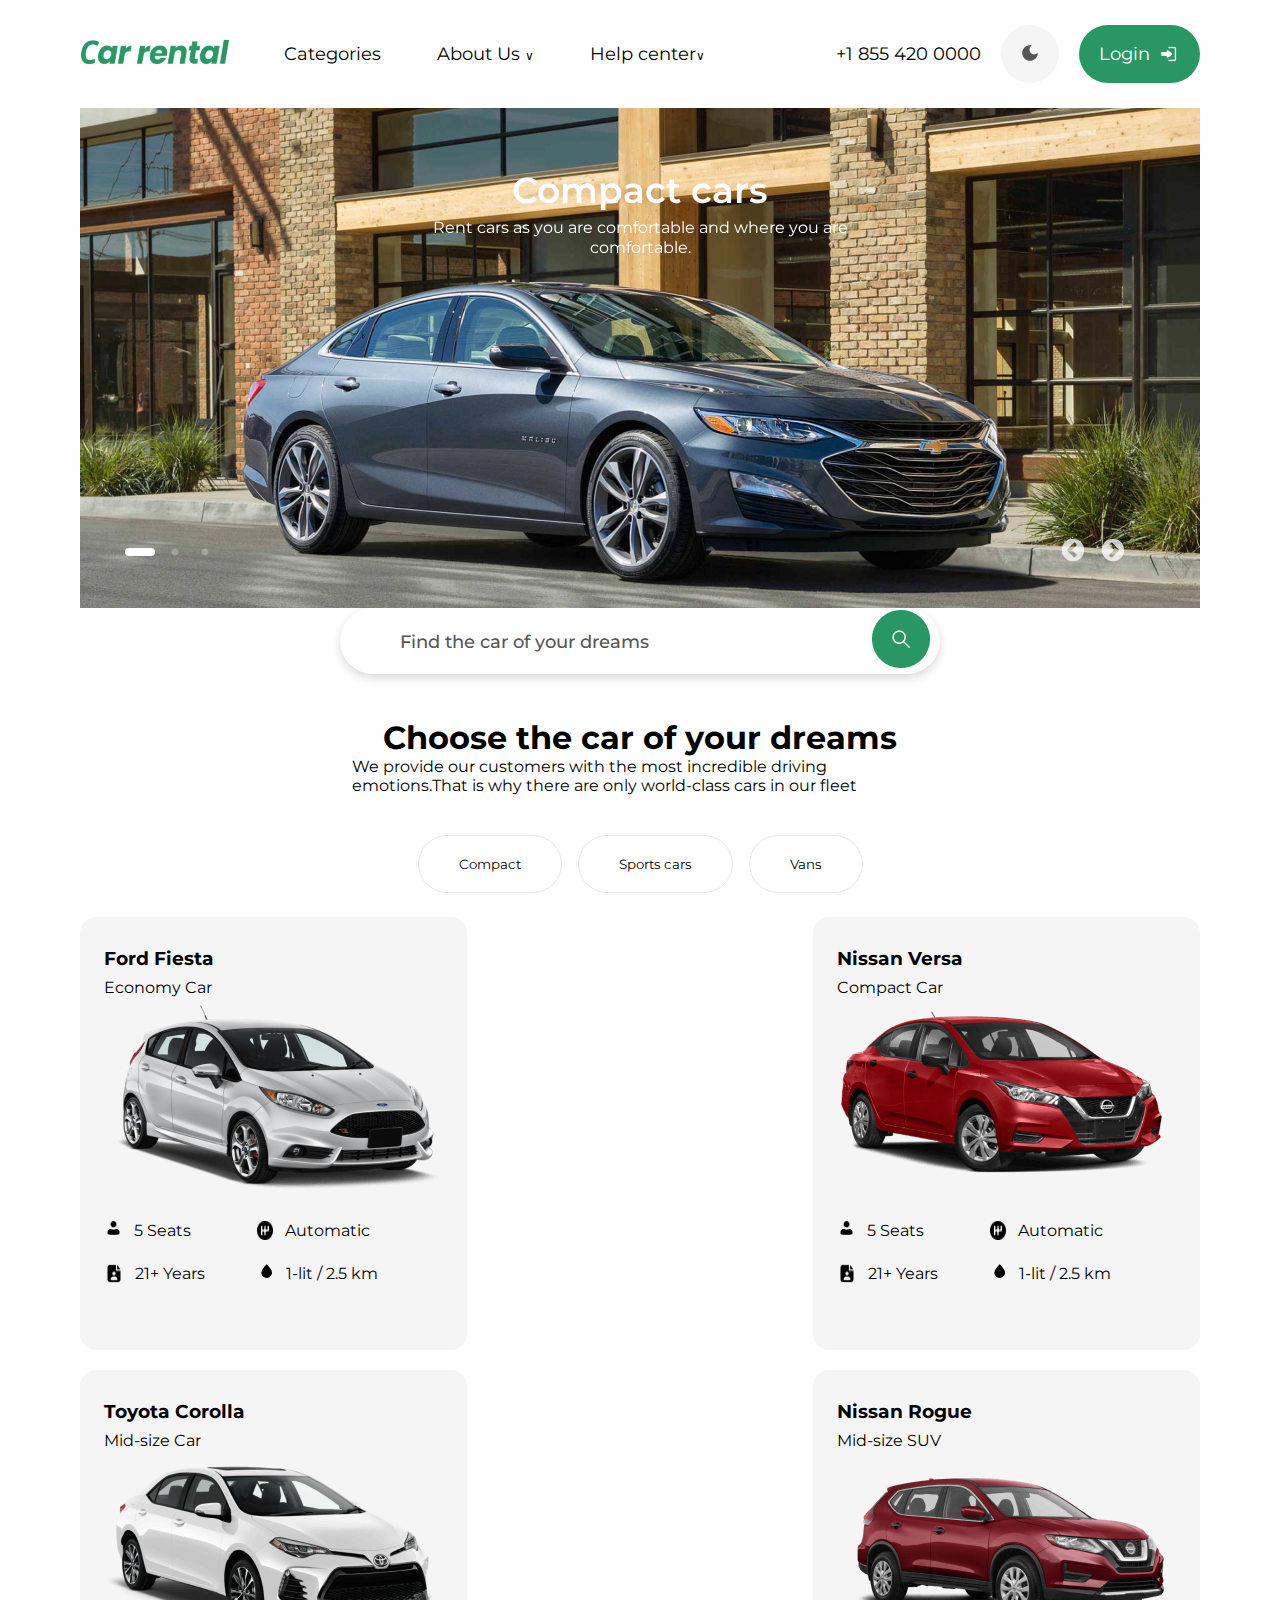
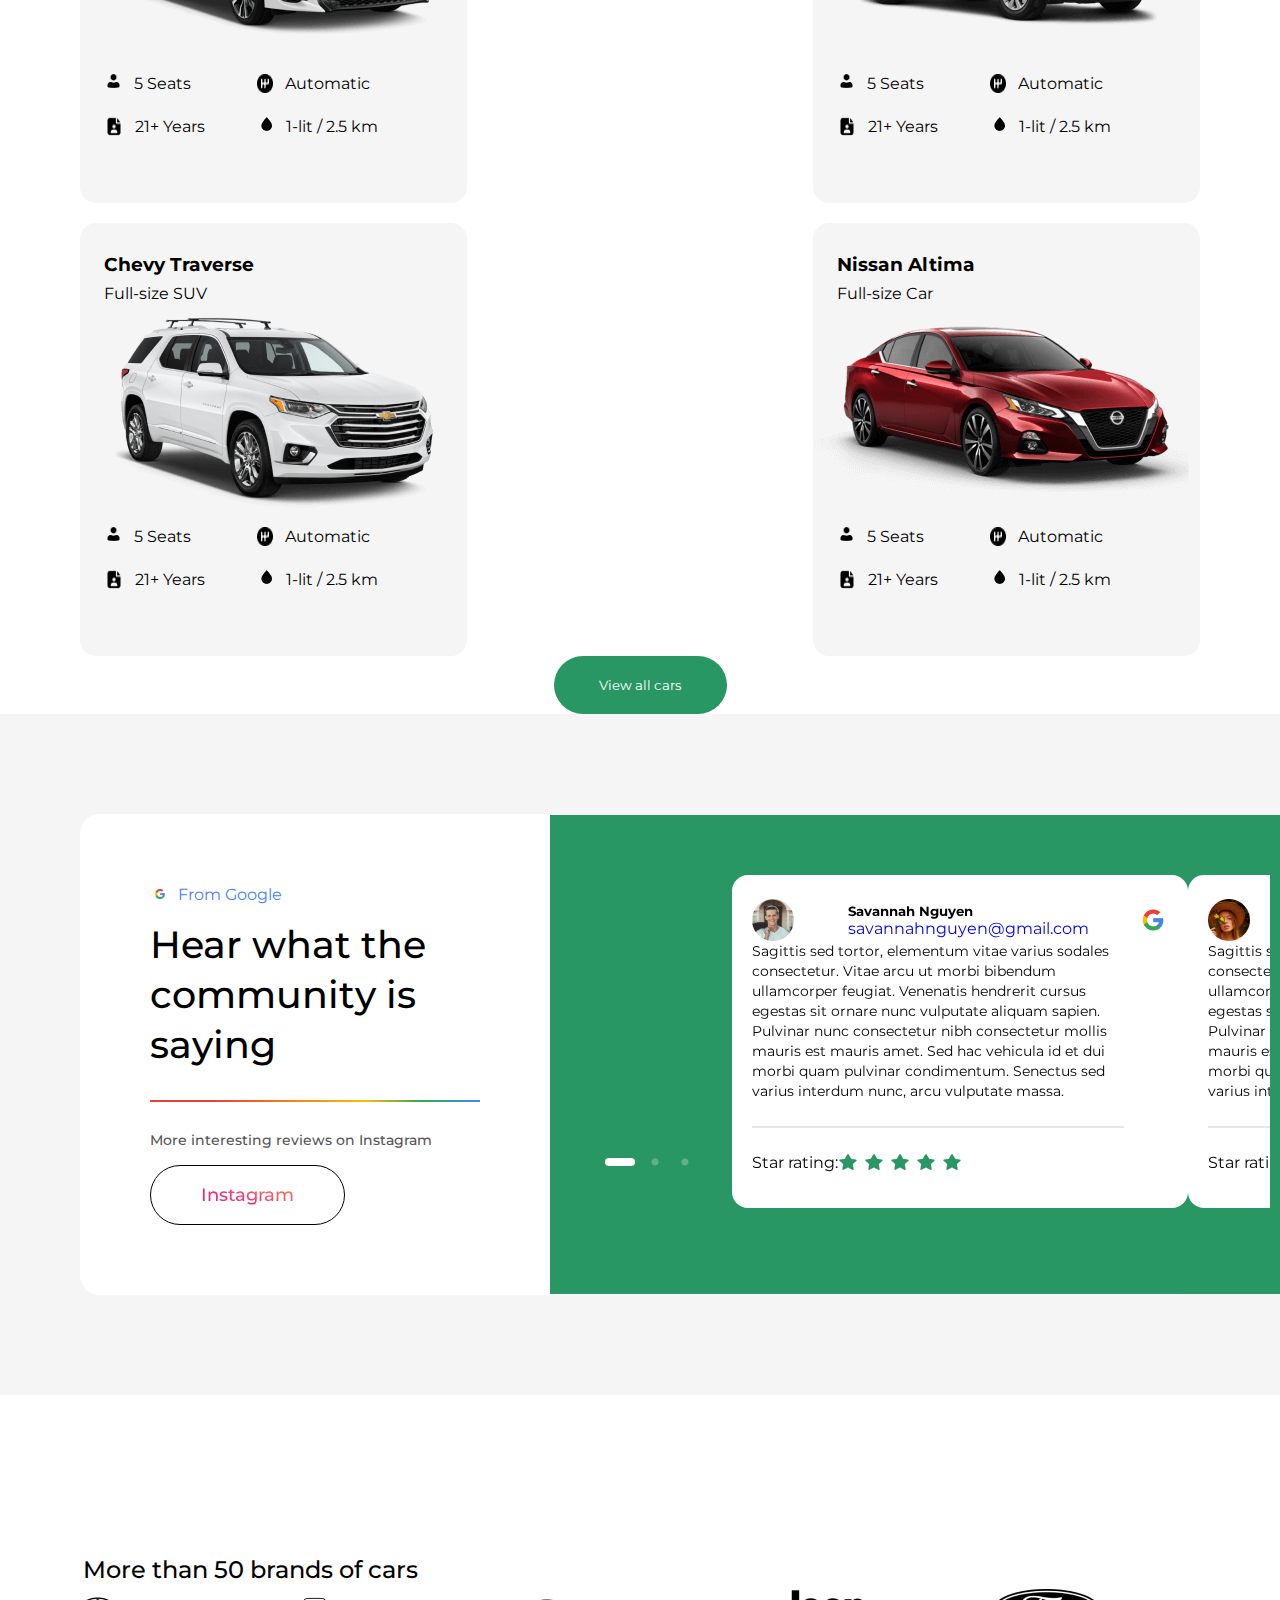
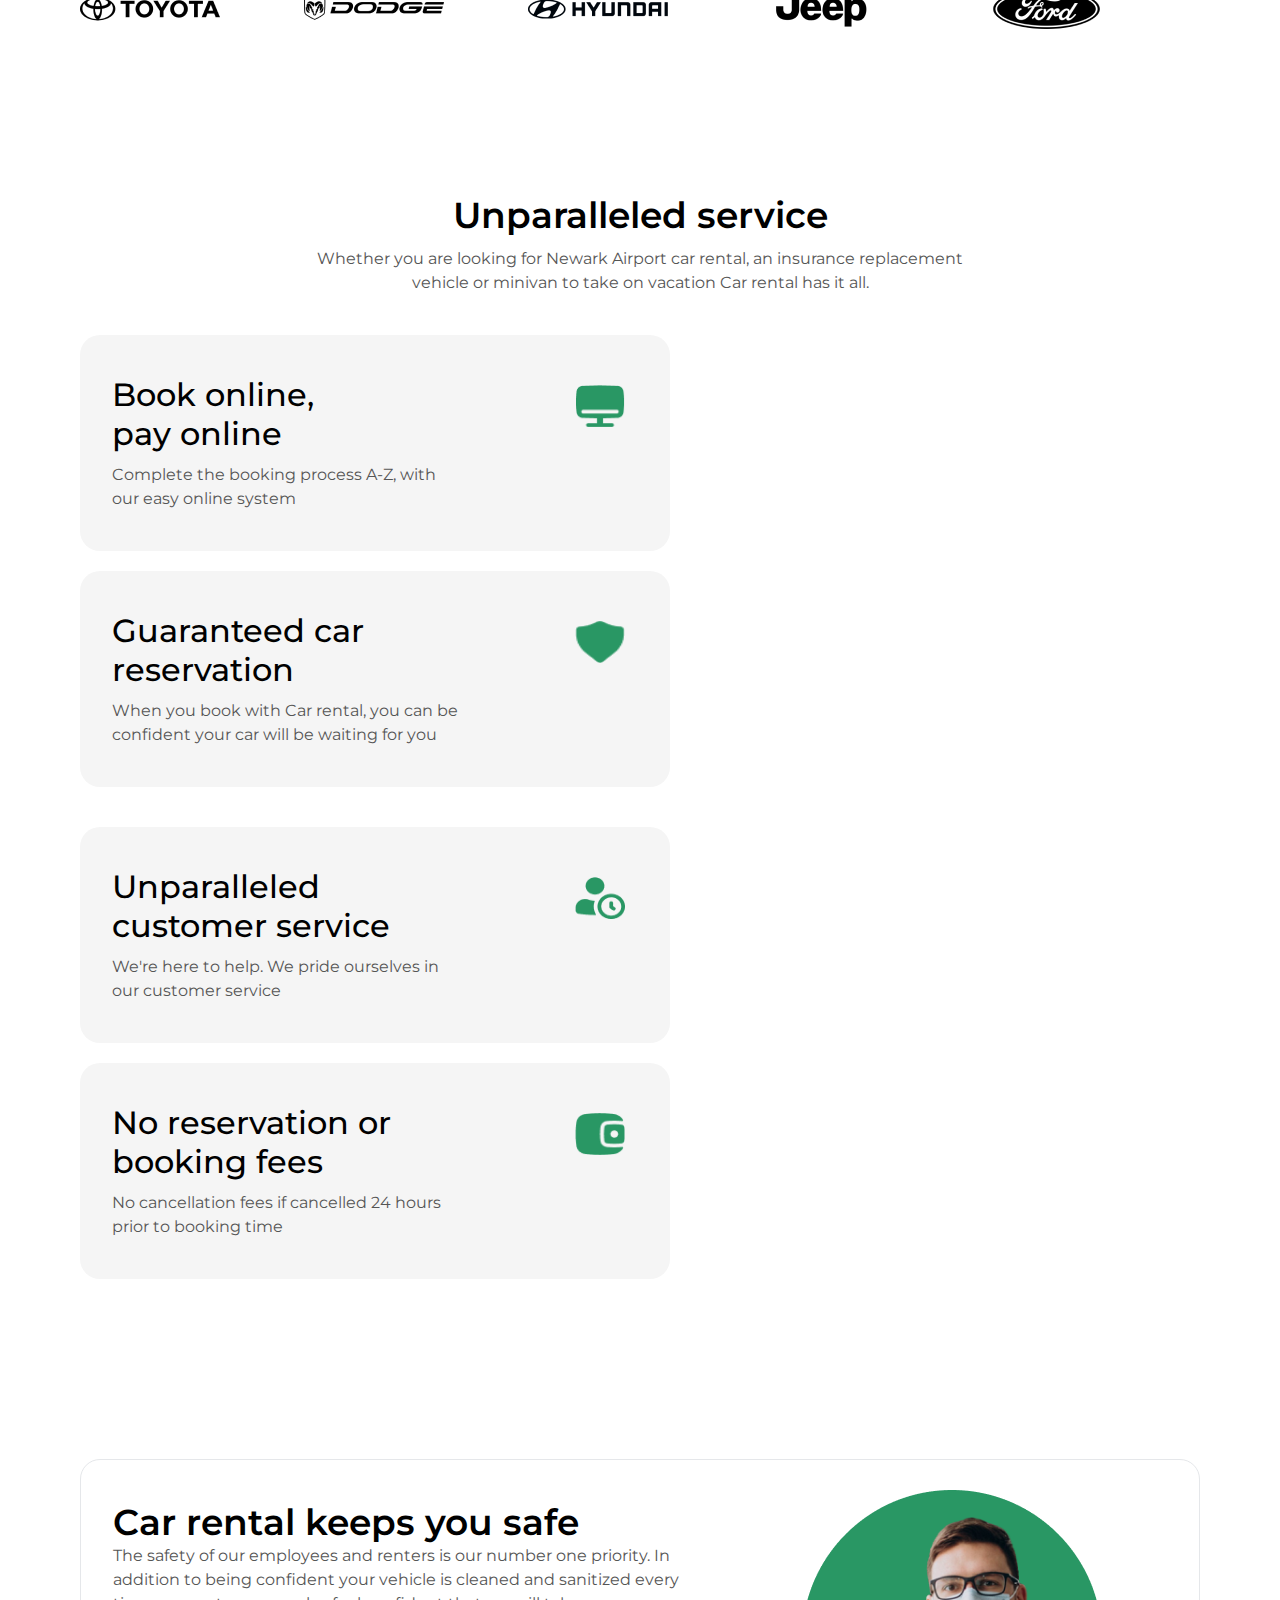
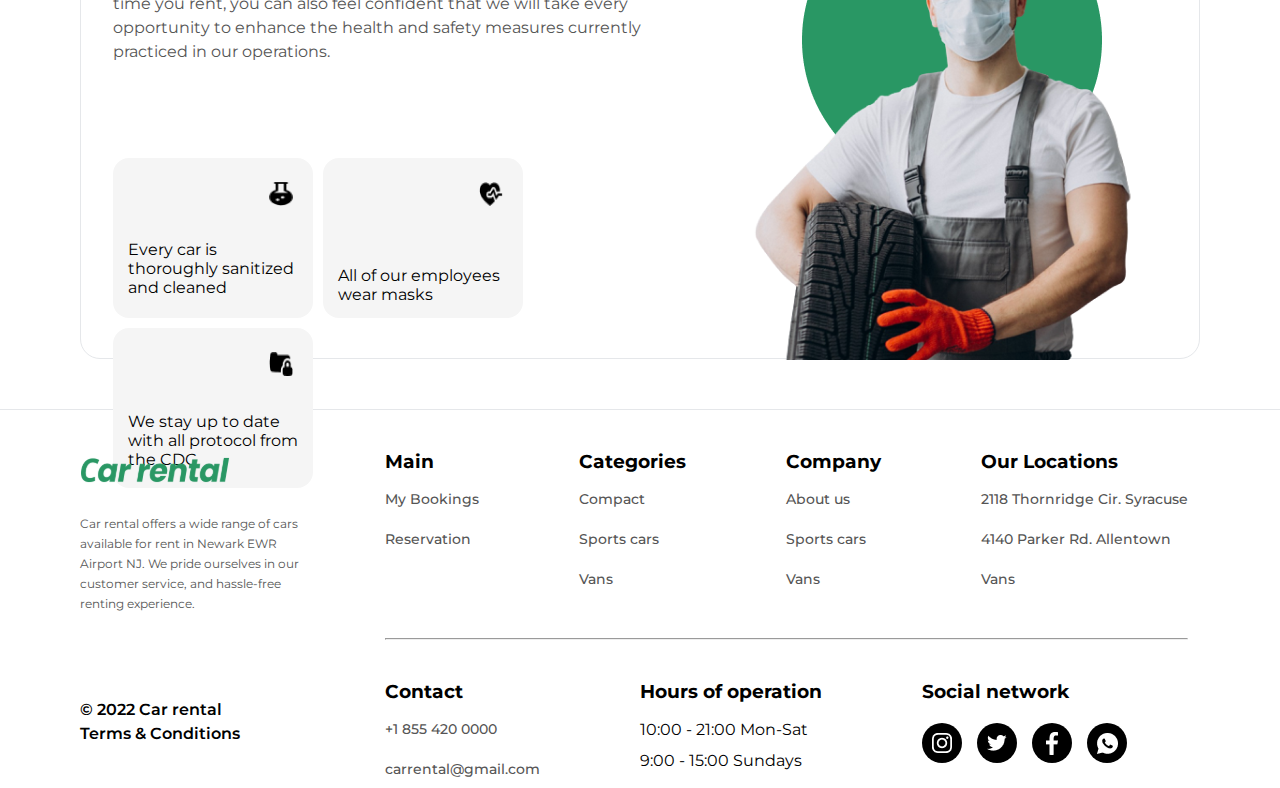
==== commit 3168e331: "corusel commit" ====
--- a/index.html
+++ b/index.html
@@ -334,15 +334,15 @@
                             practiced in our operations.</p>
                         <div class="category">
                             <div class="category__box1">
-                                <img class="chemical" src="./images/chemical/Solid/General/Icon.png" alt="icon">
+                                <img class="chemical" src="./images/chemical/Solid/General/Icon.png" alt="icon" width="24" height="24">
                                 <p class="every">Every car is thoroughly sanitized and cleaned</p>
                             </div>
                             <div class="category__box1">
-                                <img class="chemical" src="./images/heart/Solid/Status/Icon.png" alt="icon">
+                                <img class="chemical" src="./images/heart/Solid/Status/Icon.png" alt="icon" width="24" height="24">
                                 <p class="every alls">All of our employees wear masks</p>
                             </div>
                             <div class="category__box1">
-                                <img class="chemical" src="./images/lock/Solid/Files/Icon.png" alt="icon">
+                                <img class="chemical" src="./images/lock/Solid/Files/Icon.png" alt="icon" width="24" height="24">
                                 <p class="every we">We stay up to date with all protocol from the CDC</p>
                             </div>
                         </div>
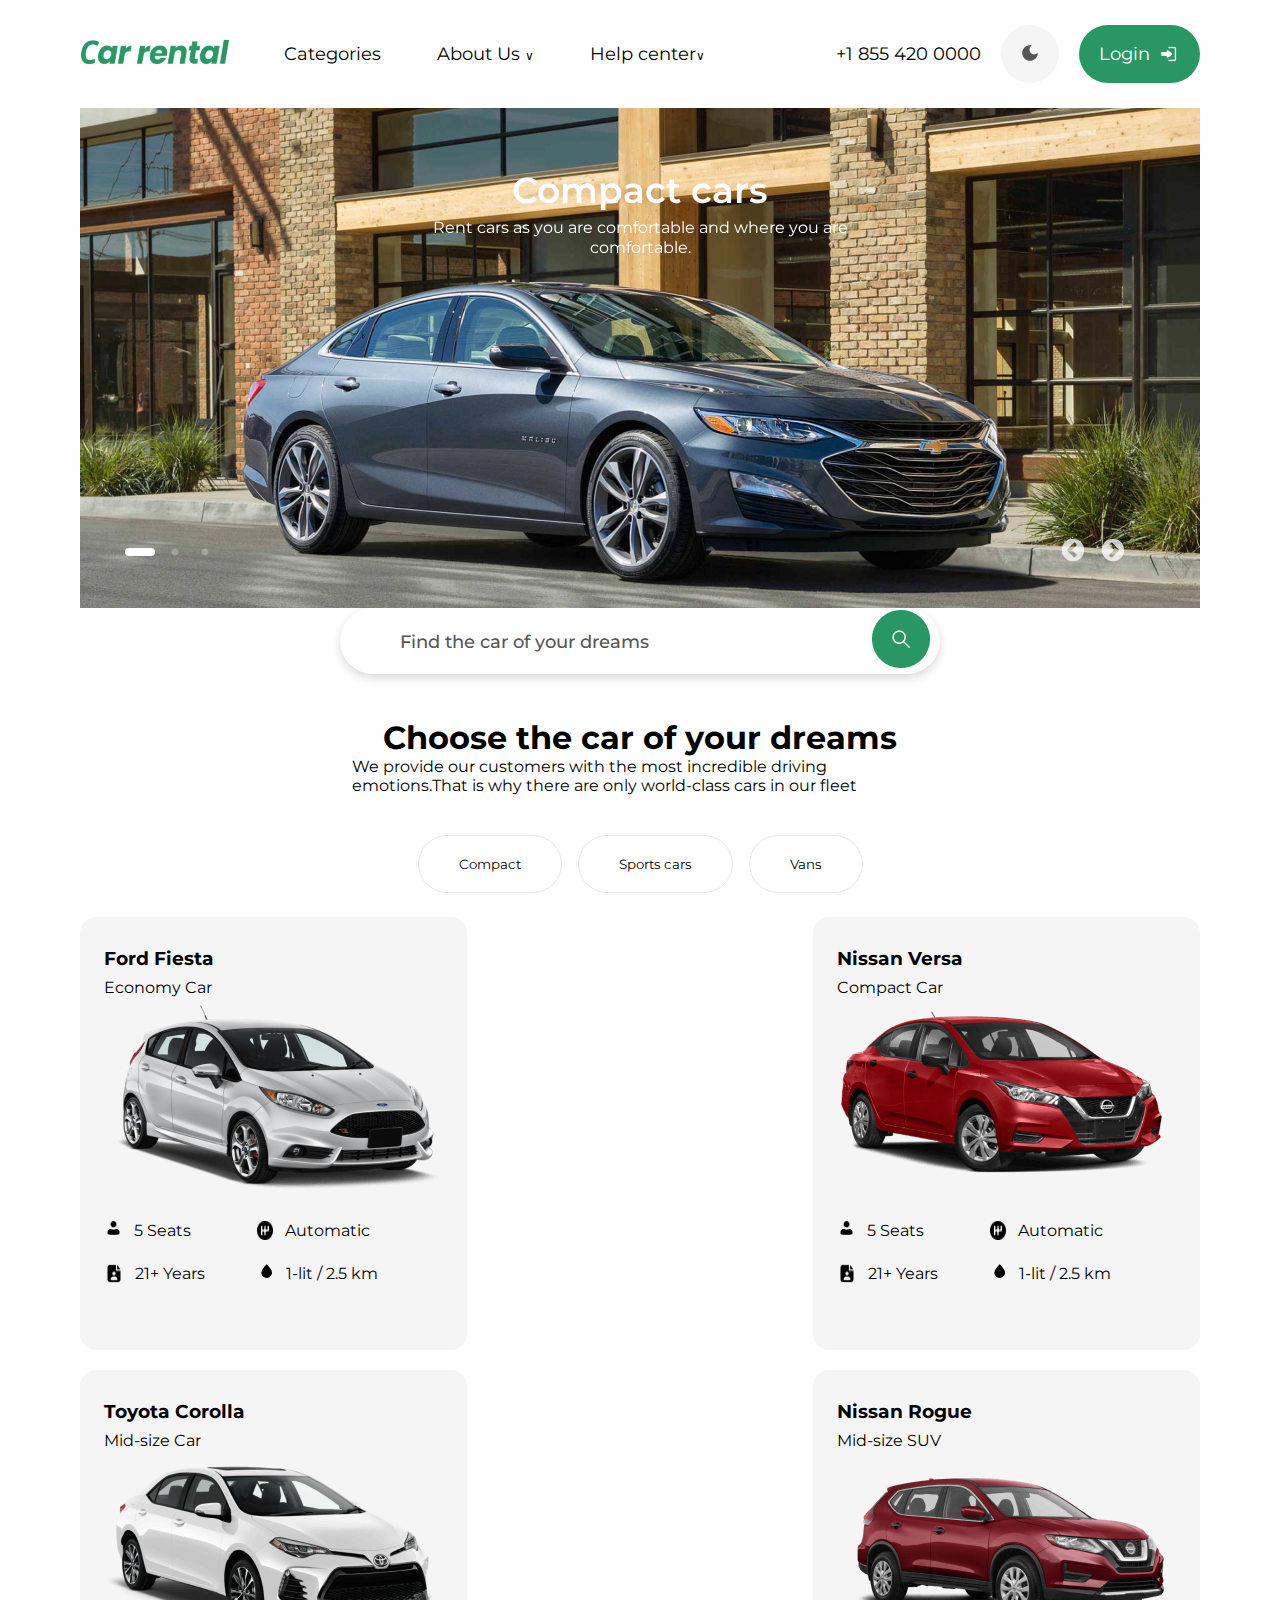
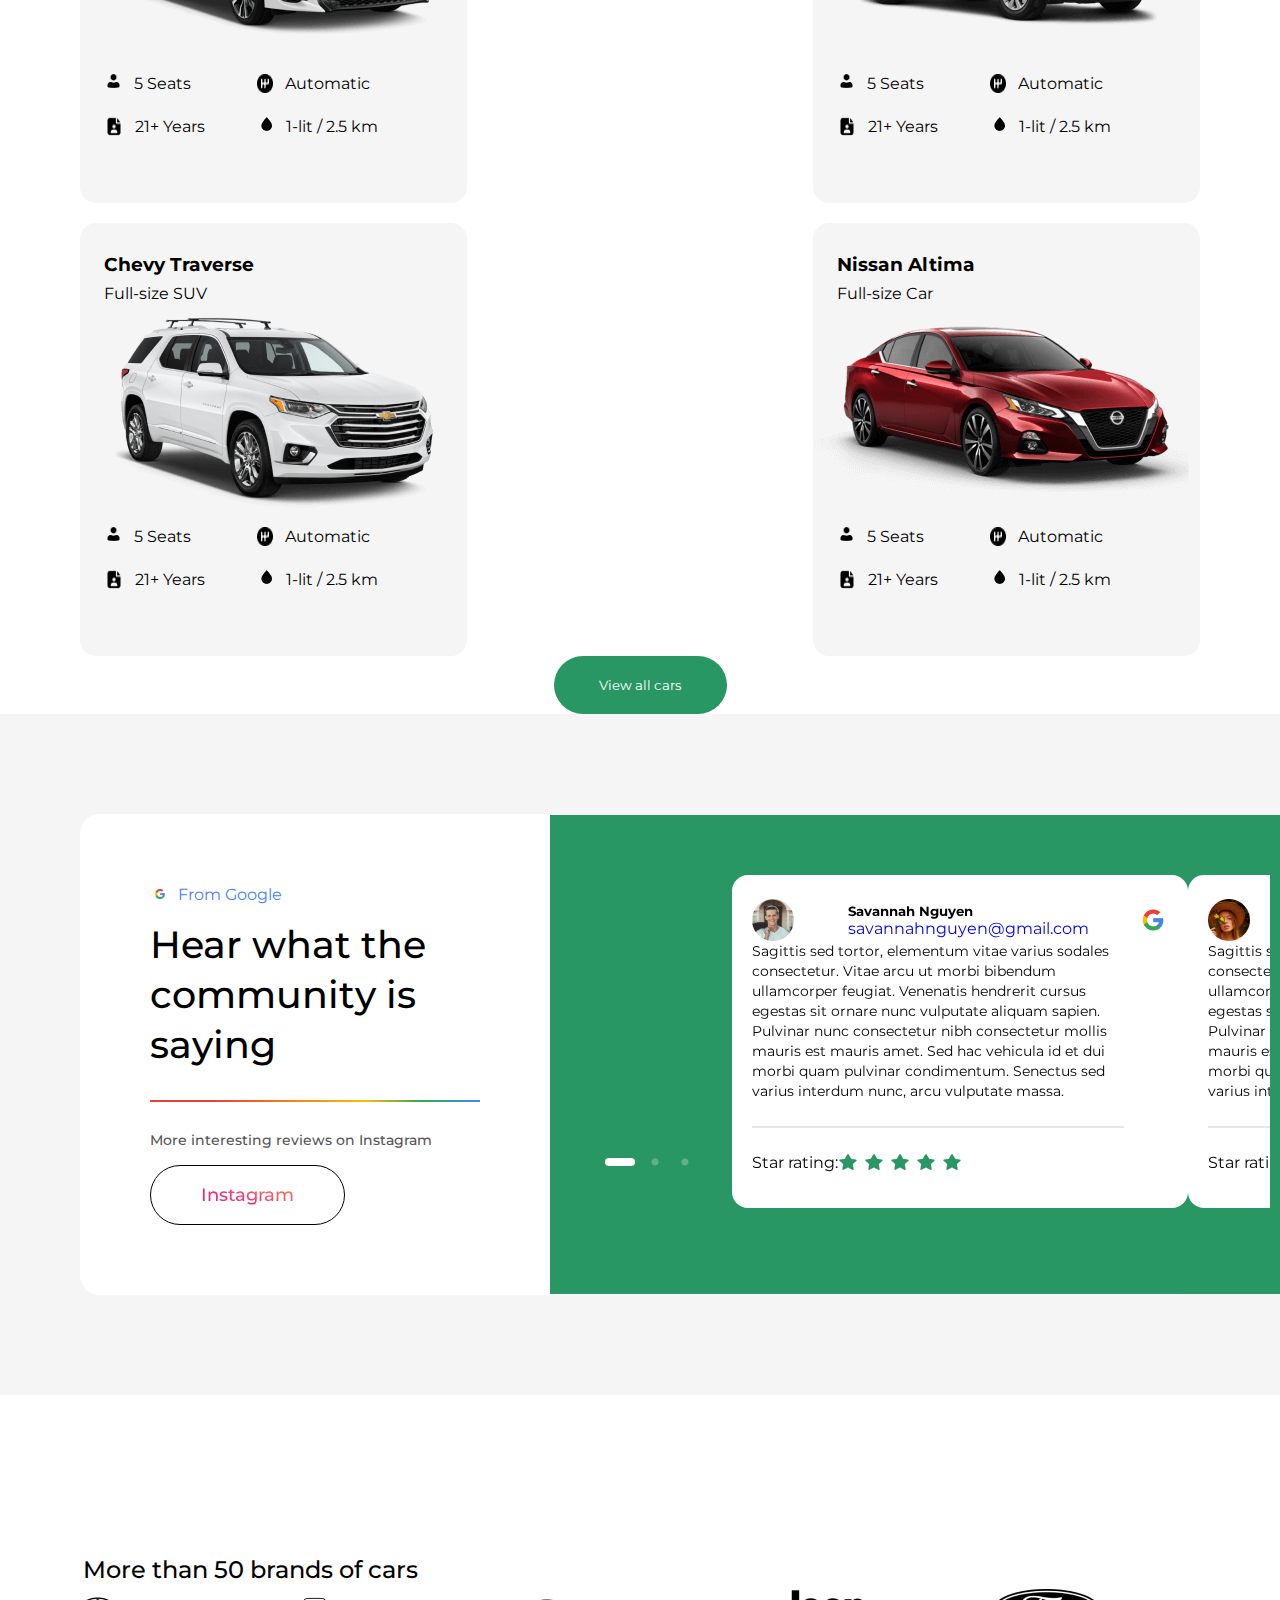
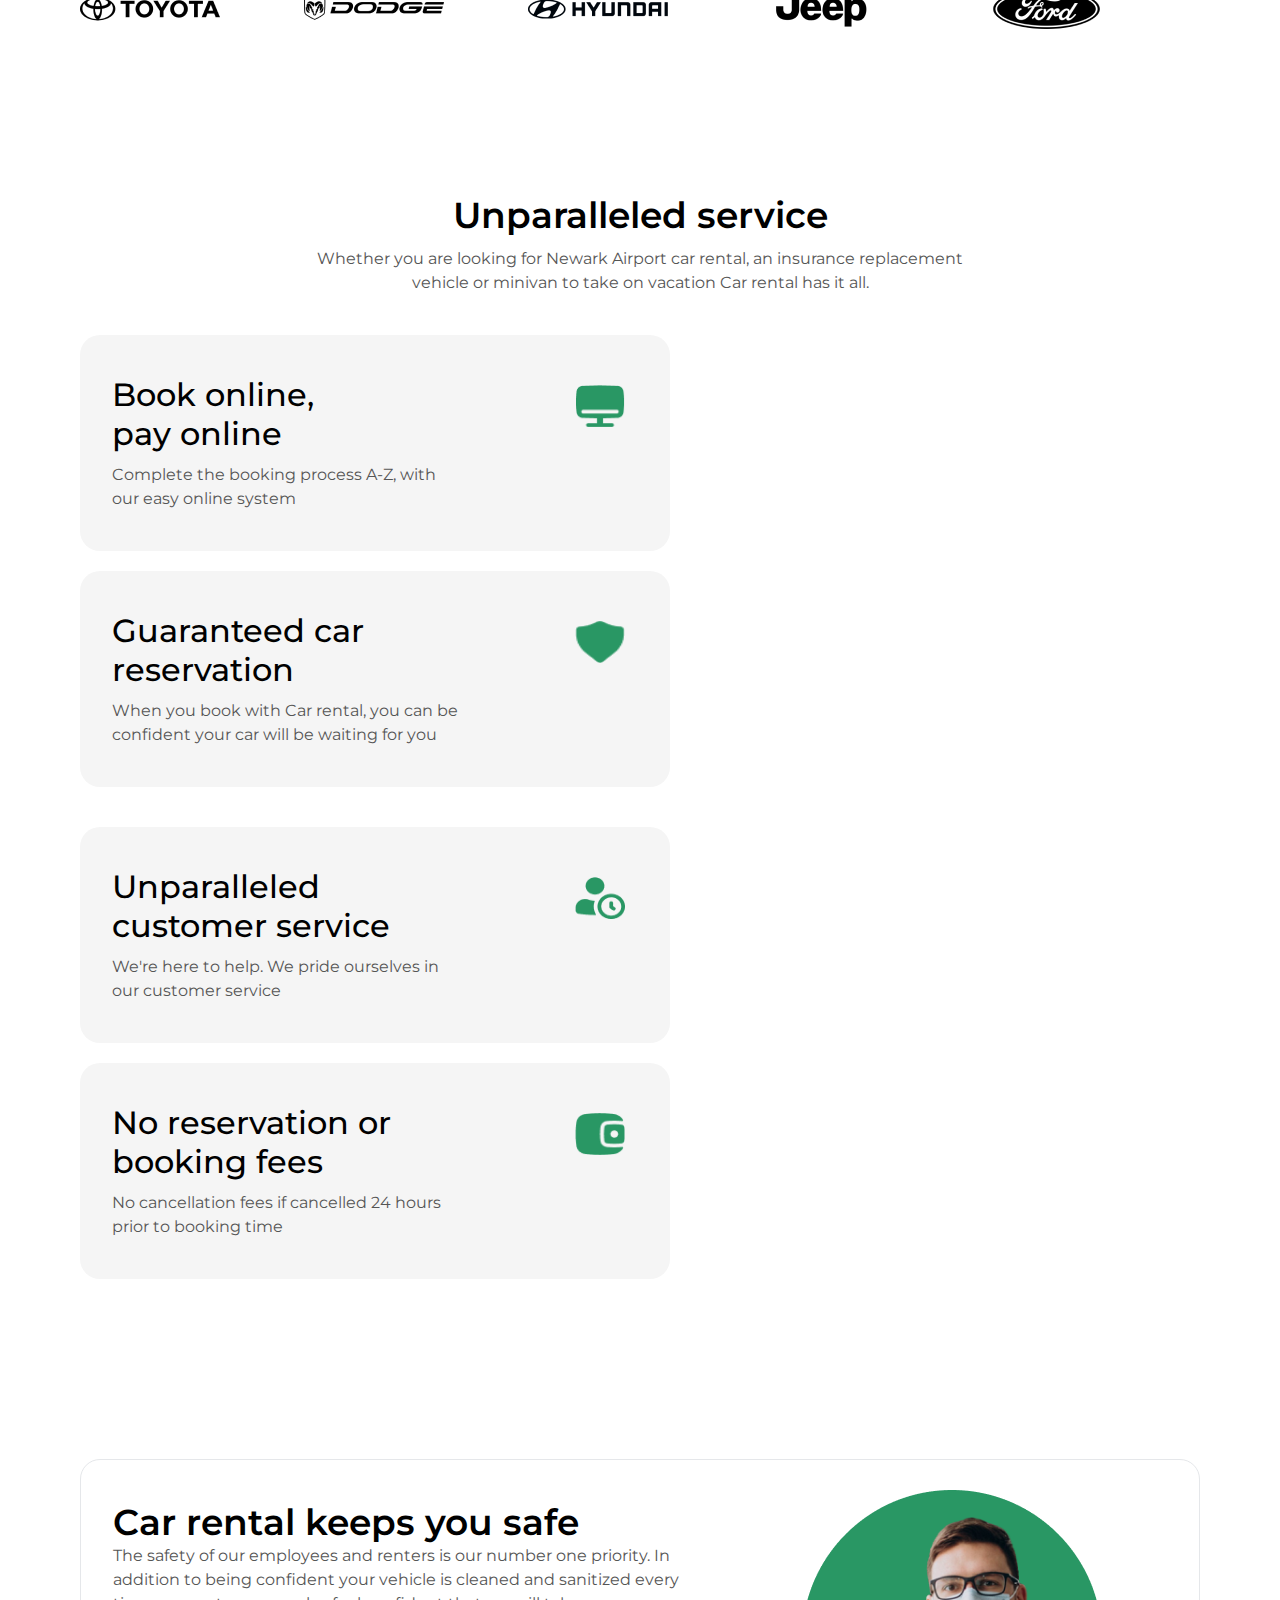
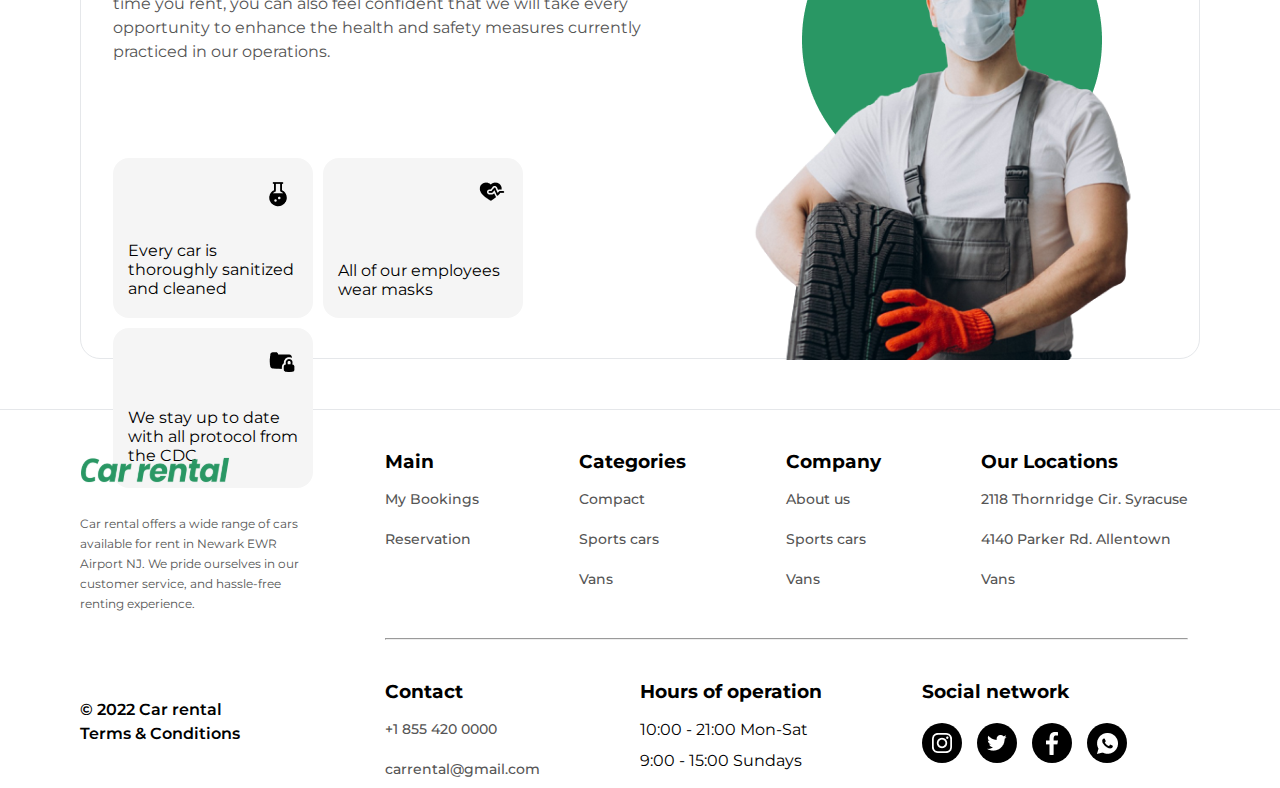
==== commit a99c9637: "commit" ====
--- a/index.html
+++ b/index.html
@@ -14,6 +14,9 @@
 </head>
 
 <body>
+    <div class="loader_bg">
+        <div class="loader"></div>
+      </div>
     <header id="navbar">
         <div class="container">
             <nav class="navbar">
@@ -334,15 +337,15 @@
                             practiced in our operations.</p>
                         <div class="category">
                             <div class="category__box1">
-                                <img class="chemical" src="./images/chemical/Solid/General/Icon.png" alt="icon" width="24" height="24">
+                                <img class="chemical" src="./images/chemical/Solid/General/Icon.png" alt="icon">
                                 <p class="every">Every car is thoroughly sanitized and cleaned</p>
                             </div>
                             <div class="category__box1">
-                                <img class="chemical" src="./images/heart/Solid/Status/Icon.png" alt="icon" width="24" height="24">
+                                <img class="chemical" src="./images/heart/Solid/Status/Icon.png" alt="icon">
                                 <p class="every alls">All of our employees wear masks</p>
                             </div>
                             <div class="category__box1">
-                                <img class="chemical" src="./images/lock/Solid/Files/Icon.png" alt="icon" width="24" height="24">
+                                <img class="chemical" src="./images/lock/Solid/Files/Icon.png" alt="icon">
                                 <p class="every we">We stay up to date with all protocol from the CDC</p>
                             </div>
                         </div>
@@ -426,6 +429,21 @@
                 </div>
     </footer>
 
+    <script src="https://cdnjs.cloudflare.com/ajax/libs/jquery/3.4.1/jquery.min.js"></script>
+    <script>
+      setTimeout(function () {
+        $(".loader_bg").fadeToggle();
+      }, 2000);
+    </script>
+    <script>
+      var loader = document.querySelector(".loader");
+
+      window.addEventListener("load", vanish);
+
+      function vanish() {
+        loader.classList.add("dissapear");
+      }
+    </script>
 
     <script>
         // Hamburger menu toggle
@@ -517,6 +535,7 @@
     <script src="./js/corusel.js"></script>
     <script src="./js/cars.js"></script>
     <script src="./js/main.js"></script>
+    
 </body>
 
 </html>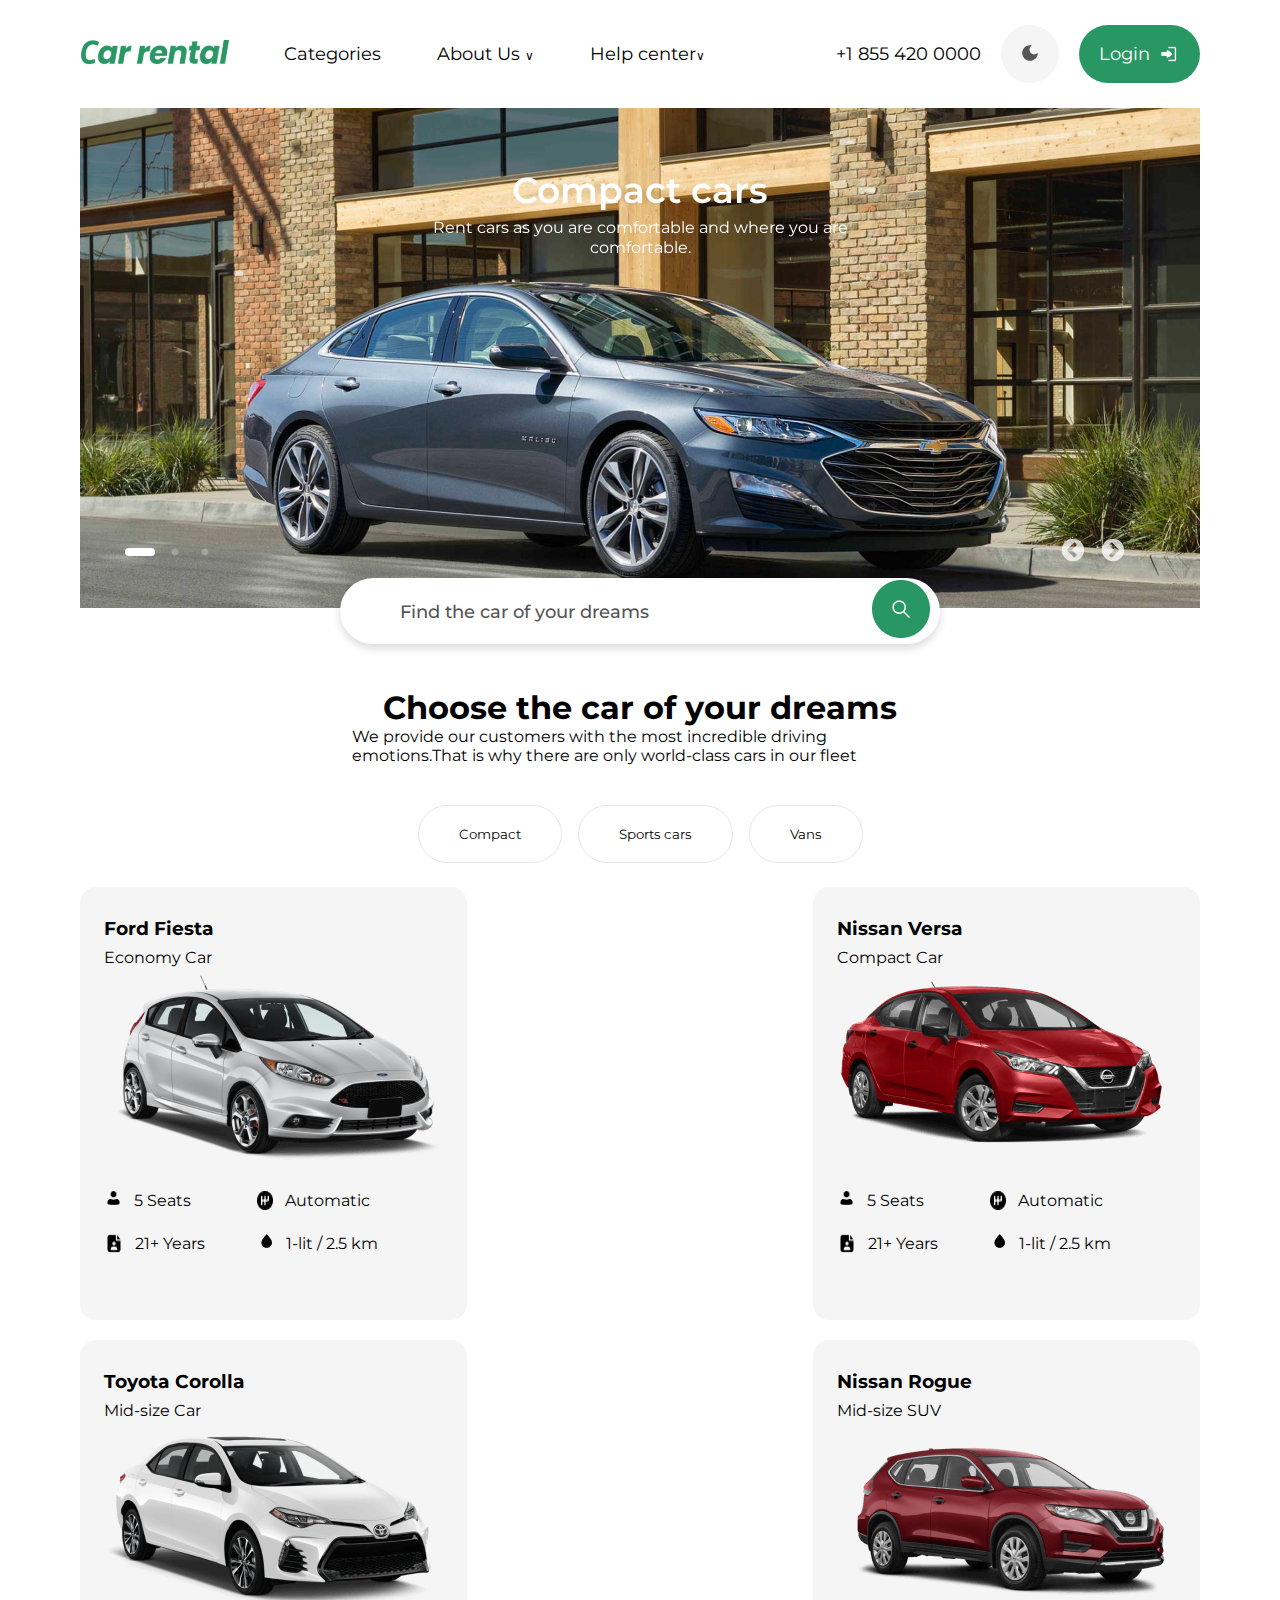
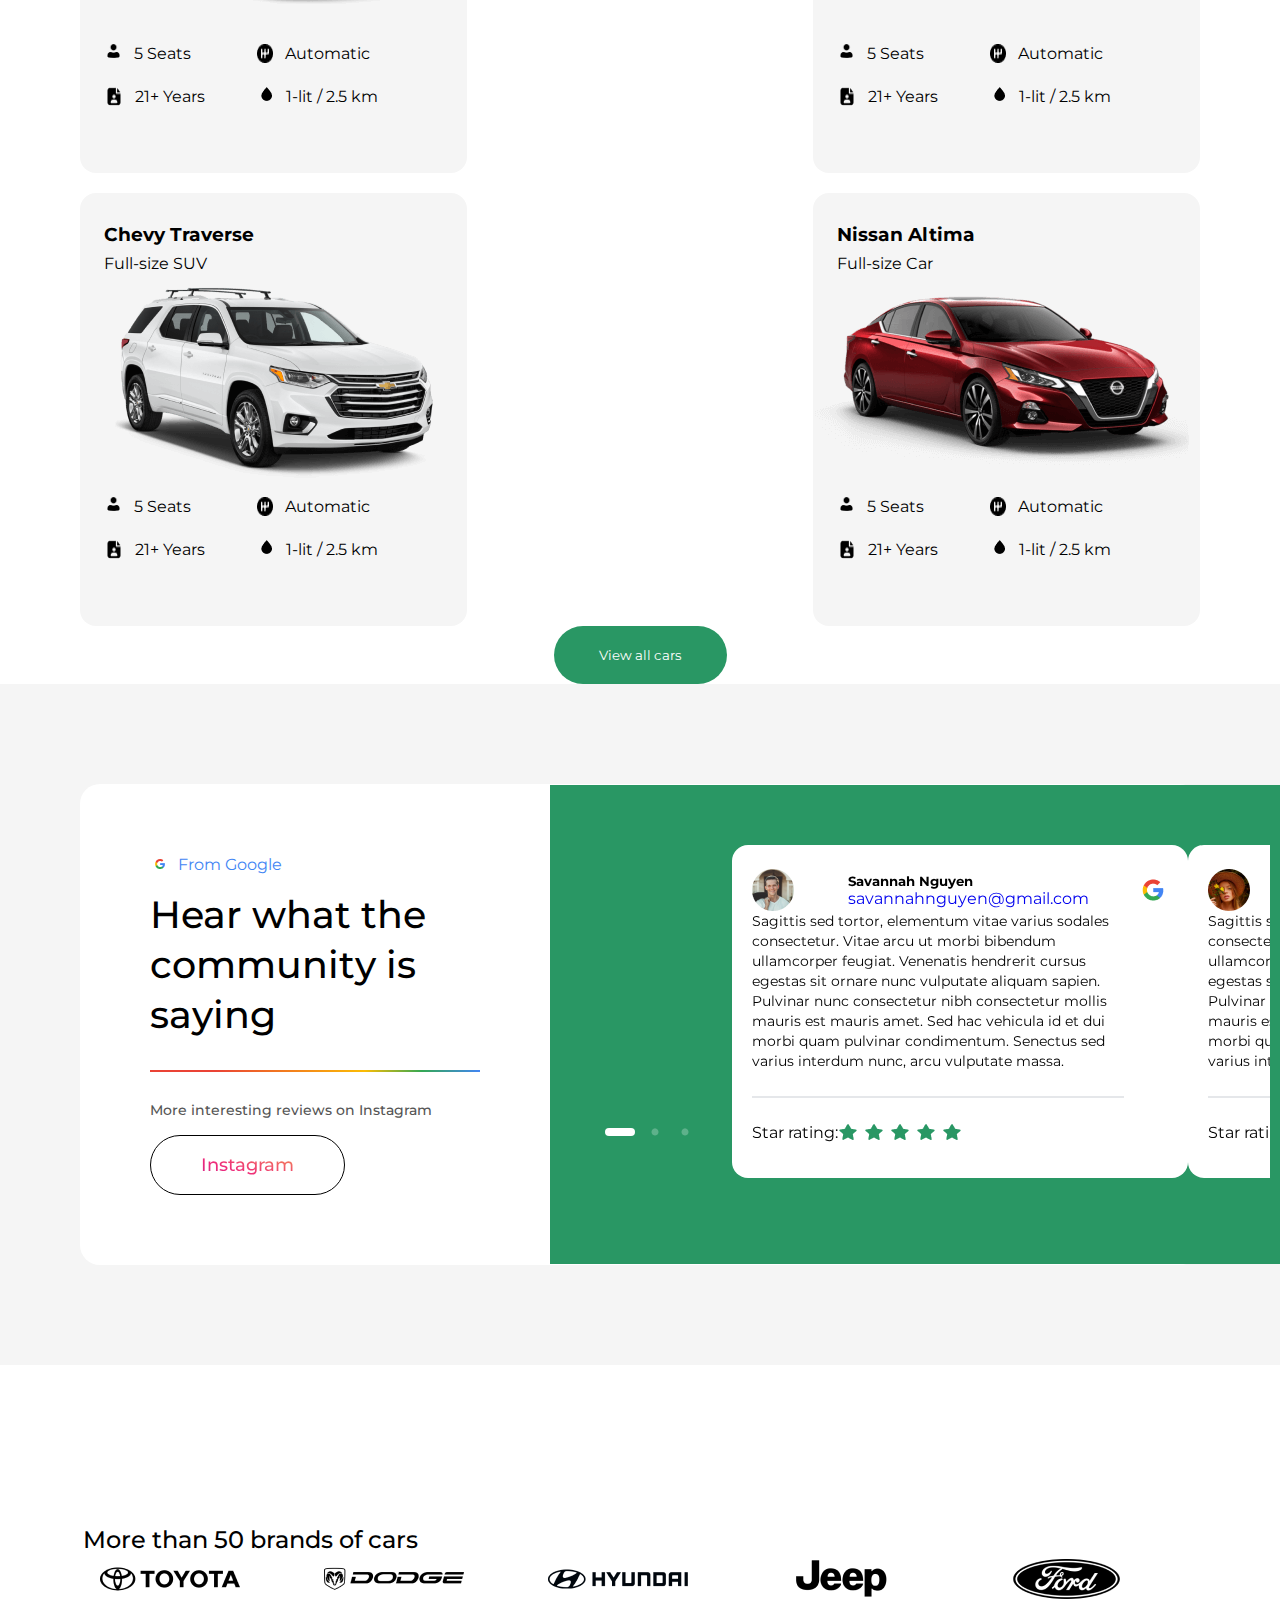
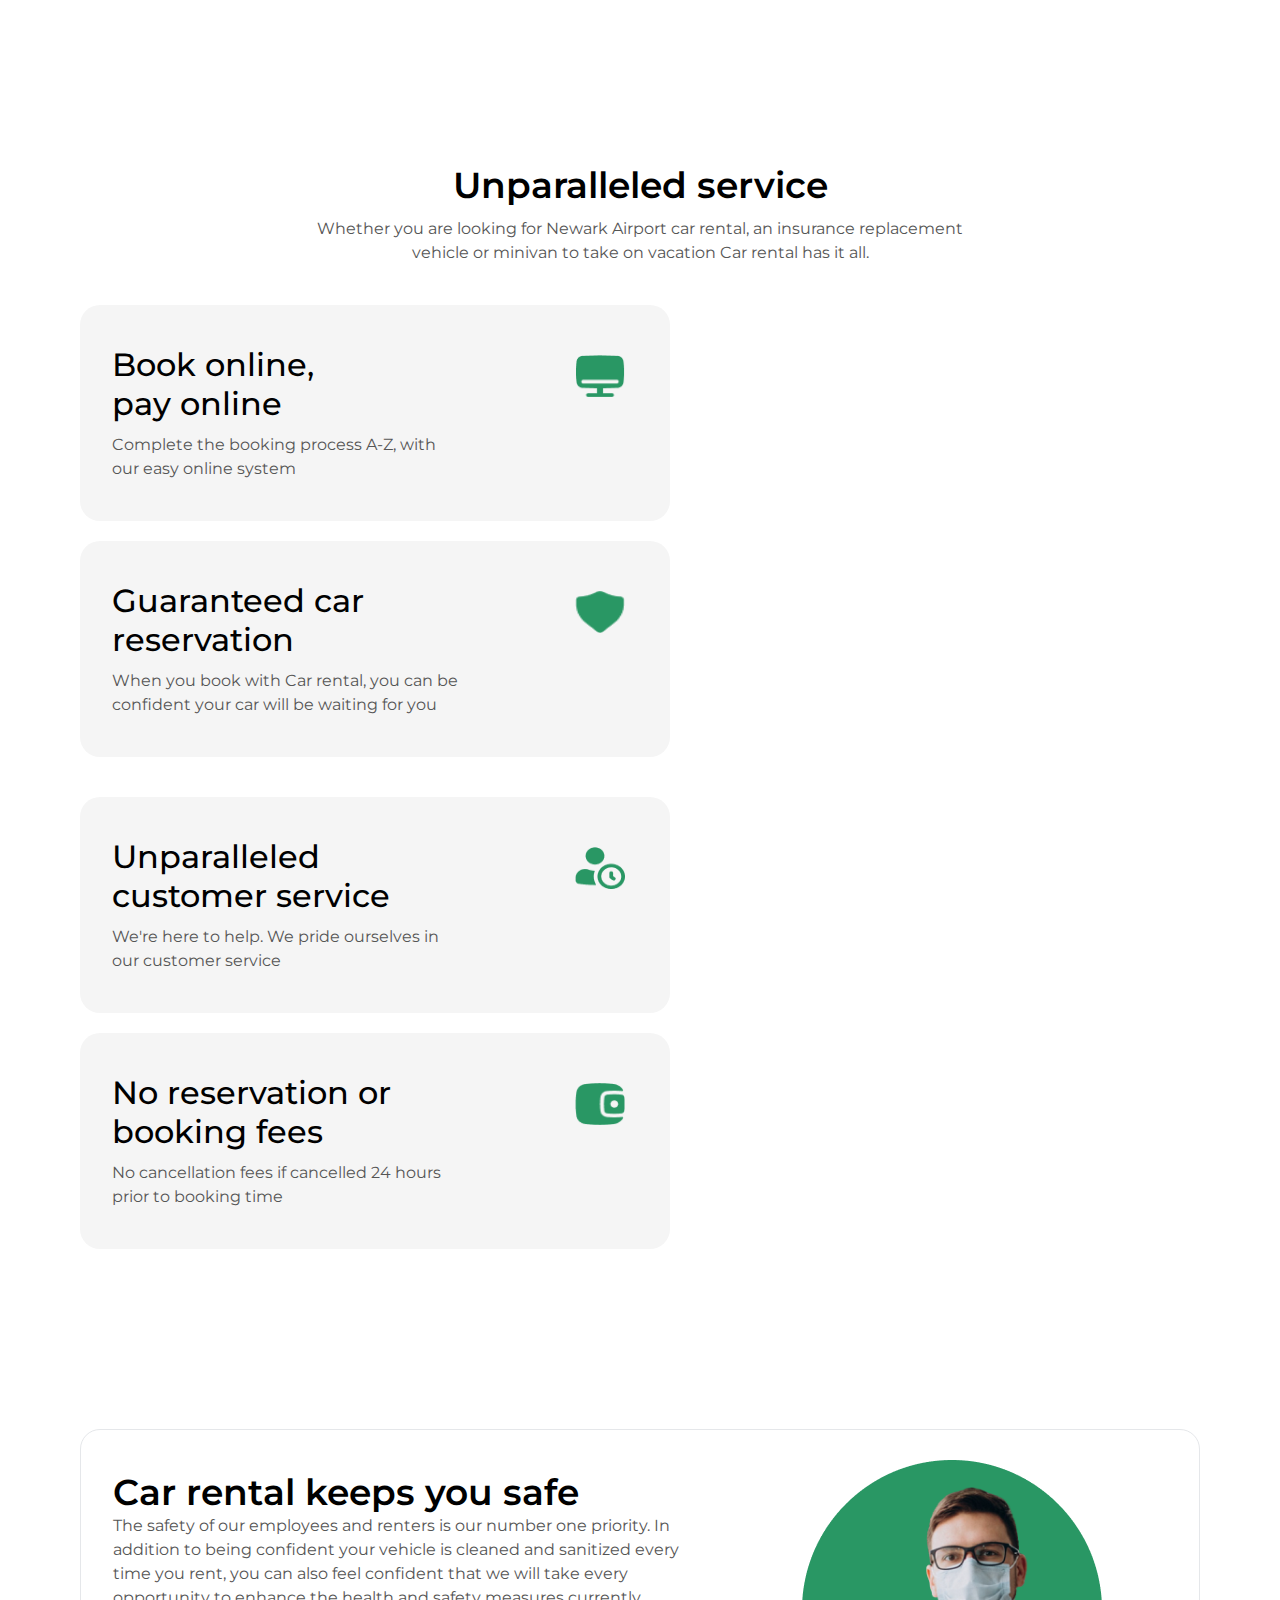
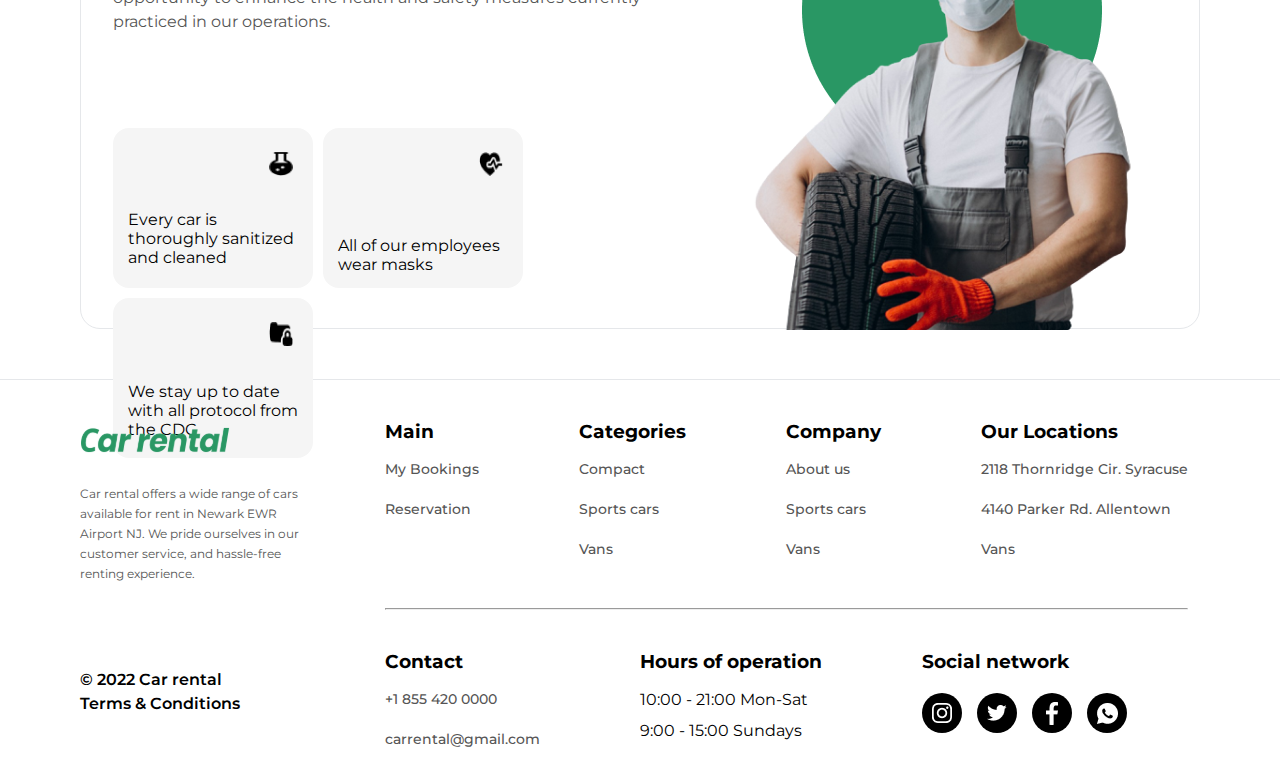
==== commit 1b20bd2a: "corusel commit" ====
--- a/index.html
+++ b/index.html
@@ -337,15 +337,15 @@
                             practiced in our operations.</p>
                         <div class="category">
                             <div class="category__box1">
-                                <img class="chemical" src="./images/chemical/Solid/General/Icon.png" alt="icon">
+                                <img class="chemical" src="./images/chemical/Solid/General/Icon.png" alt="icon" width="24" height="24">
                                 <p class="every">Every car is thoroughly sanitized and cleaned</p>
                             </div>
                             <div class="category__box1">
-                                <img class="chemical" src="./images/heart/Solid/Status/Icon.png" alt="icon">
+                                <img class="chemical" src="./images/heart/Solid/Status/Icon.png" alt="icon" width="24" height="24">
                                 <p class="every alls">All of our employees wear masks</p>
                             </div>
                             <div class="category__box1">
-                                <img class="chemical" src="./images/lock/Solid/Files/Icon.png" alt="icon">
+                                <img class="chemical" src="./images/lock/Solid/Files/Icon.png" alt="icon" width="24" height="24">
                                 <p class="every we">We stay up to date with all protocol from the CDC</p>
                             </div>
                         </div>
--- a/css/home.css
+++ b/css/home.css
@@ -4,32 +4,34 @@
 }
 
 .search {
-<<<<<<< HEAD
-=======
   margin-top: -30px;
   z-index: 9999;
-  display: -webkit-box;
-  display: -ms-flexbox;
->>>>>>> 4f7f4308f3db121d56cf9332b4ed8afbd69dd376
   display: flex;
   justify-content: center;
 }
 .search__form {
   display: flex;
-  justify-content: space-between;
-  align-items: center;
+  -webkit-box-pack: justify;
+      -ms-flex-pack: justify;
+          justify-content: space-between;
+  -webkit-box-align: center;
+      -ms-flex-align: center;
+          align-items: center;
   position: absolute;
   padding: 10px;
   max-width: 600px;
   width: 100%;
   height: 66px;
   background: #ffffff;
-  box-shadow: 0px 4px 10px rgba(0, 0, 0, 0.15);
+  -webkit-box-shadow: 0px 4px 10px rgba(0, 0, 0, 0.15);
+          box-shadow: 0px 4px 10px rgba(0, 0, 0, 0.15);
   border-radius: 100px;
 }
+
 .search__form__icon {
   cursor: pointer;
 }
+
 .search__form__input {
   outline: none;
   margin-left: 30px;
@@ -38,6 +40,7 @@
   width: 100%;
   font-size: 20px;
 }
+
 .search__form ::-webkit-input-placeholder {
   font-family: "Montserrat";
   font-style: normal;
@@ -64,24 +67,34 @@
   color: black;
   border-radius: 16px;
 }
+
 .card:hover {
   background-color: #299764 !important;
+  -webkit-transition: 0.5s;
   transition: 0.5s;
 }
+
 .card:hover h3,
 .card:hover h6,
 .card:hover p {
   color: white;
 }
+
 .card:hover .card-img {
-  filter: invert(100%) sepia(0%) saturate(22%) hue-rotate(357deg) brightness(104%) contrast(107%);
+  -webkit-filter: invert(100%) sepia(0%) saturate(22%) hue-rotate(357deg) brightness(104%) contrast(107%);
+          filter: invert(100%) sepia(0%) saturate(22%) hue-rotate(357deg) brightness(104%) contrast(107%);
 }
 
 .cars__List {
+  display: -webkit-box;
+  display: -ms-flexbox;
   display: flex;
   gap: 20px;
-  flex-wrap: wrap;
-  justify-content: space-between;
+  -ms-flex-wrap: wrap;
+      flex-wrap: wrap;
+  -webkit-box-pack: justify;
+      -ms-flex-pack: justify;
+          justify-content: space-between;
 }
 
 .view {
@@ -112,6 +125,7 @@
   text-align: center;
   color: #000000;
 }
+
 .cards p {
   max-width: 684px;
   margin: 0 auto;
@@ -123,32 +137,49 @@
   line-height: 24px;
   color: #555555;
 }
+
 .cards__all {
   margin-top: 40px;
-  display: flex;
-  flex-wrap: wrap;
-  justify-content: space-between;
+  display: -webkit-box;
+  display: -ms-flexbox;
+  display: flex;
+  -ms-flex-wrap: wrap;
+      flex-wrap: wrap;
+  -webkit-box-pack: justify;
+      -ms-flex-pack: justify;
+          justify-content: space-between;
   gap: 20px;
 }
+
 .cards__all__one {
   margin-bottom: 20px;
-  display: flex;
-  justify-content: space-between;
+  display: -webkit-box;
+  display: -ms-flexbox;
+  display: flex;
+  -webkit-box-pack: justify;
+      -ms-flex-pack: justify;
+          justify-content: space-between;
   width: 590px;
   height: 216px;
   background: #f5f5f5;
   border-radius: 20px;
 }
+
 .cards__all__one:hover {
   background-color: #299764 !important;
+  -webkit-transition: 0.5s;
   transition: 0.5s;
 }
+
 .cards__all__one:hover p {
   color: white;
 }
+
 .cards__all__one:hover .icons {
-  filter: invert(100%) sepia(0%) saturate(22%) hue-rotate(357deg) brightness(500%) contrast(107%);
-}
+  -webkit-filter: invert(100%) sepia(0%) saturate(22%) hue-rotate(357deg) brightness(500%) contrast(107%);
+          filter: invert(100%) sepia(0%) saturate(22%) hue-rotate(357deg) brightness(500%) contrast(107%);
+}
+
 .cards__all__one .book {
   width: 287px;
   height: 78px;
@@ -162,6 +193,7 @@
   line-height: 39px;
   color: #000000;
 }
+
 .cards__all__one .Complete {
   max-width: 354px;
   height: 48px;
@@ -175,6 +207,7 @@
   line-height: 24px;
   color: #555555;
 }
+
 .cards__all__one .icons {
   margin-top: 50px;
   margin-right: 45px;
@@ -183,8 +216,12 @@
 }
 
 .big {
-  display: flex;
-  justify-content: space-between;
+  display: -webkit-box;
+  display: -ms-flexbox;
+  display: flex;
+  -webkit-box-pack: justify;
+      -ms-flex-pack: justify;
+          justify-content: space-between;
   margin-bottom: 50px;
   margin-top: 160px;
   max-width: 1200px;
@@ -193,9 +230,11 @@
   border: 1.5px solid #e5e7ea;
   border-radius: 20px;
 }
+
 .big__txt {
   margin: 40px 32px;
 }
+
 .big__txt .car {
   font-family: "Montserrat";
   font-style: normal;
@@ -204,6 +243,7 @@
   line-height: 44px;
   color: #000000;
 }
+
 .big__txt .text {
   max-width: 590px;
   font-weight: 400;
@@ -211,41 +251,57 @@
   line-height: 24px;
   color: #555555;
 }
+
 .big__txt .category {
-  display: flex;
-  flex-wrap: wrap;
+  display: -webkit-box;
+  display: -ms-flexbox;
+  display: flex;
+  -ms-flex-wrap: wrap;
+      flex-wrap: wrap;
   margin-top: 94px;
   gap: 10px;
 }
+
 .big__txt .category__box1 {
   max-width: 200px;
   height: 160px;
   background: #f5f5f5;
   border-radius: 16px;
 }
+
 .big__txt .category__box1:hover {
   background-color: #299764 !important;
+  -webkit-transition: 0.5s;
   transition: 0.5s;
 }
+
 .big__txt .category__box1:hover p {
   color: white;
 }
+
 .big__txt .category__box1:hover .chemical {
-  filter: invert(100%) sepia(0%) saturate(22%) hue-rotate(357deg) brightness(500%) contrast(107%);
-}
+  -webkit-filter: invert(100%) sepia(0%) saturate(22%) hue-rotate(357deg) brightness(500%) contrast(107%);
+          filter: invert(100%) sepia(0%) saturate(22%) hue-rotate(357deg) brightness(500%) contrast(107%);
+}
+
 .big__txt .category__box1 .every {
   margin: 30px 15px;
-}
+  color: black;
+}
+
 .big__txt .category__box1 .chemical {
   margin-top: 24px;
   margin-left: 156px;
 }
+
 .big__txt .category__box1 .alls {
   margin-top: 56px;
 }
+
 .big__txt .category__box1 .we {
   margin-top: 32px;
 }
+
 .big .ellips {
   margin-top: 30px;
   background-image: url("../../images/Ellipse.png");
@@ -254,6 +310,7 @@
   background-position-x: 50px;
   background-repeat: no-repeat;
 }
+
 .big .ellips .master {
   max-width: 386px;
   width: 100%;
@@ -268,6 +325,7 @@
   background-size: cover;
   background-position: center;
 }
+
 .corusel_slik-div h3 {
   padding-top: 60px;
   height: 44px;
@@ -278,11 +336,17 @@
   line-height: 44px;
   text-align: center;
   color: #ffffff;
-  flex: none;
-  order: 0;
-  flex-grow: 0;
+  -webkit-box-flex: 0;
+      -ms-flex: none;
+          flex: none;
+  -webkit-box-ordinal-group: 1;
+      -ms-flex-order: 0;
+          order: 0;
+  -ms-flex-positive: 0;
+      flex-grow: 0;
   padding-bottom: 10px;
 }
+
 .corusel_slik-div p {
   height: 40px;
   font-family: "Montserrat";
@@ -292,13 +356,19 @@
   line-height: 20px;
   text-align: center;
   color: #ffffff;
-  flex: none;
-  order: 1;
-  flex-grow: 0;
+  -webkit-box-flex: 0;
+      -ms-flex: none;
+          flex: none;
+  -webkit-box-ordinal-group: 2;
+      -ms-flex-order: 1;
+          order: 1;
+  -ms-flex-positive: 0;
+      flex-grow: 0;
   padding-top: 40px;
 }
 
 .hero_bg-line {
+  background: -webkit-gradient(linear, left top, left bottom, color-stop(6.19%, rgba(189, 33, 33, 0.6)), color-stop(54.63%, rgba(148, 27, 27, 0)));
   background: linear-gradient(180deg, rgba(189, 33, 33, 0.6) 6.19%, rgba(148, 27, 27, 0) 54.63%);
 }
 
@@ -332,13 +402,18 @@
   border-radius: 20px;
   max-width: 1200px;
   min-height: 479px;
-  display: flex;
-  align-items: center;
+  display: -webkit-box;
+  display: -ms-flexbox;
+  display: flex;
+  -webkit-box-align: center;
+      -ms-flex-align: center;
+          align-items: center;
 }
 
 .comumunity_left-container {
   padding: 70px;
 }
+
 .comumunity_left-container h4 {
   width: 320px;
   height: 150px;
@@ -348,15 +423,24 @@
   font-size: 38px;
   line-height: 50px;
   color: #000000;
-  flex: none;
-  order: 1;
-  flex-grow: 0;
+  -webkit-box-flex: 0;
+      -ms-flex: none;
+          flex: none;
+  -webkit-box-ordinal-group: 2;
+      -ms-flex-order: 1;
+          order: 1;
+  -ms-flex-positive: 0;
+      flex-grow: 0;
   margin-bottom: 30px;
 }
 
 .google_link {
-  display: flex;
-  align-items: center;
+  display: -webkit-box;
+  display: -ms-flexbox;
+  display: flex;
+  -webkit-box-align: center;
+      -ms-flex-align: center;
+          align-items: center;
   gap: 8px;
   margin-bottom: 16px;
 }
@@ -364,10 +448,16 @@
 .line_span {
   max-width: 330px;
   height: 2px;
+  background: -webkit-gradient(linear, left top, right top, color-stop(19.83%, #ea4335), color-stop(65%, #fbbc05), color-stop(82.29%, #34a853), to(#4285f4));
   background: linear-gradient(90deg, #ea4335 19.83%, #fbbc05 65%, #34a853 82.29%, #4285f4 100%);
-  flex: none;
-  order: 1;
-  flex-grow: 0;
+  -webkit-box-flex: 0;
+      -ms-flex: none;
+          flex: none;
+  -webkit-box-ordinal-group: 2;
+      -ms-flex-order: 1;
+          order: 1;
+  -ms-flex-positive: 0;
+      flex-grow: 0;
 }
 
 .instagram_div p {
@@ -380,10 +470,16 @@
   font-size: 14px;
   line-height: 17px;
   color: #555555;
-  flex: none;
-  order: 0;
-  flex-grow: 0;
-}
+  -webkit-box-flex: 0;
+      -ms-flex: none;
+          flex: none;
+  -webkit-box-ordinal-group: 1;
+      -ms-flex-order: 0;
+          order: 0;
+  -ms-flex-positive: 0;
+      flex-grow: 0;
+}
+
 .instagram_div button {
   margin-top: 16px;
   padding: 18px 50px;
@@ -398,10 +494,16 @@
   -webkit-background-clip: text;
   -webkit-text-fill-color: transparent;
   background-clip: text;
-  flex: none;
-  order: 0;
-  flex-grow: 0;
-}
+  -webkit-box-flex: 0;
+      -ms-flex: none;
+          flex: none;
+  -webkit-box-ordinal-group: 1;
+      -ms-flex-order: 0;
+          order: 0;
+  -ms-flex-positive: 0;
+      flex-grow: 0;
+}
+
 .instagram_div button:hover {
   background: radial-gradient(230.93% 230.93% at 102.01% 2.03%, #f9ed32 0%, #ee2a7b 36%, #d22a8a 44%, #8b2ab2 60%, #1b2af0 83%, #002aff 88%);
   color: #fff !important;
@@ -431,15 +533,26 @@
   height: 333px;
   background: #ffffff;
   border-radius: 16px;
-  flex: none;
-  order: 0;
-  flex-grow: 0;
+  -webkit-box-flex: 0;
+      -ms-flex: none;
+          flex: none;
+  -webkit-box-ordinal-group: 1;
+      -ms-flex-order: 0;
+          order: 0;
+  -ms-flex-positive: 0;
+      flex-grow: 0;
 }
 
 .person_gmail {
-  display: flex;
-  align-items: center;
-  justify-content: space-between;
+  display: -webkit-box;
+  display: -ms-flexbox;
+  display: flex;
+  -webkit-box-align: center;
+      -ms-flex-align: center;
+          align-items: center;
+  -webkit-box-pack: justify;
+      -ms-flex-pack: justify;
+          justify-content: space-between;
 }
 
 .user-gmail h5 {
@@ -451,9 +564,14 @@
   font-size: 16px;
   line-height: 20px;
   color: #000000;
-  flex: none;
-  order: 0;
-  flex-grow: 0;
+  -webkit-box-flex: 0;
+      -ms-flex: none;
+          flex: none;
+  -webkit-box-ordinal-group: 1;
+      -ms-flex-order: 0;
+          order: 0;
+  -ms-flex-positive: 0;
+      flex-grow: 0;
 }
 
 .com__carusel-pr {
@@ -478,8 +596,12 @@
 
 .star {
   margin-top: 24px;
-  display: flex;
-  align-items: center;
+  display: -webkit-box;
+  display: -ms-flexbox;
+  display: flex;
+  -webkit-box-align: center;
+      -ms-flex-align: center;
+          align-items: center;
 }
 
 .from_left-text a {
@@ -488,7 +610,10 @@
 
 @media screen and (max-width: 1200px) {
   .community_box {
-    flex-direction: column;
+    -webkit-box-orient: vertical;
+    -webkit-box-direction: normal;
+        -ms-flex-direction: column;
+            flex-direction: column;
   }
   .comumunity_left-container {
     padding: 70px;
@@ -500,9 +625,15 @@
     height: 72px;
   }
   .comumunity_left-container {
+    display: -webkit-box;
+    display: -ms-flexbox;
     display: flex;
-    align-items: center;
-    justify-content: space-between;
+    -webkit-box-align: center;
+        -ms-flex-align: center;
+            align-items: center;
+    -webkit-box-pack: justify;
+        -ms-flex-pack: justify;
+            justify-content: space-between;
     position: relative;
   }
   .line_span {
@@ -510,6 +641,7 @@
     left: calc(50% + 1px);
     width: 2px;
     height: 108px;
+    background: -webkit-gradient(linear, left top, right top, color-stop(19.83%, #ea4335), color-stop(65%, #fbbc05), color-stop(82.29%, #34a853), to(#4285f4));
     background: linear-gradient(90deg, #ea4335 19.83%, #fbbc05 65%, #34a853 82.29%, #4285f4 100%);
   }
   .instagram_div {
@@ -521,6 +653,7 @@
     background: #299764;
   }
 }
+
 @media screen and (max-width: 970px) {
   .community-corusel-ava {
     margin-top: 30px;
@@ -546,6 +679,7 @@
     z-index: 999;
   }
 }
+
 @media screen and (max-width: 810px) {
   .comumunity_left-container h4 {
     max-width: 280px;
@@ -557,22 +691,34 @@
     left: calc(50% - 5px);
     width: 2px;
     height: 108px;
+    background: -webkit-gradient(linear, left top, right top, color-stop(19.83%, #ea4335), color-stop(65%, #fbbc05), color-stop(82.29%, #34a853), to(#4285f4));
     background: linear-gradient(90deg, #ea4335 19.83%, #fbbc05 65%, #34a853 82.29%, #4285f4 100%);
   }
 }
+
 @media screen and (max-width: 768px) {
   .comumunity_left-container {
-    flex-direction: column;
+    -webkit-box-orient: vertical;
+    -webkit-box-direction: normal;
+        -ms-flex-direction: column;
+            flex-direction: column;
   }
   .line_span {
     max-width: 330px !important;
     height: 2px;
+    background: -webkit-gradient(linear, left top, right top, color-stop(19.83%, #ea4335), color-stop(65%, #fbbc05), color-stop(82.29%, #34a853), to(#4285f4));
     background: linear-gradient(90deg, #ea4335 19.83%, #fbbc05 65%, #34a853 82.29%, #4285f4 100%);
-    flex: none;
-    order: 1;
-    flex-grow: 0;
-  }
-}
+    -webkit-box-flex: 0;
+        -ms-flex: none;
+            flex: none;
+    -webkit-box-ordinal-group: 2;
+        -ms-flex-order: 1;
+            order: 1;
+    -ms-flex-positive: 0;
+        flex-grow: 0;
+  }
+}
+
 @media screen and (max-width: 480px) {
   .community-corusel-ava {
     margin-top: 20px;
@@ -584,6 +730,7 @@
     border-radius: 16px;
   }
 }
+
 .project-text {
   width: 340px;
   height: 29px;
@@ -594,9 +741,18 @@
   line-height: 29px;
   text-align: center;
   color: #000000;
-  flex: none;
-  order: 0;
-  flex-grow: 0;
+  -webkit-box-flex: 0;
+      -ms-flex: none;
+          flex: none;
+  -webkit-box-ordinal-group: 1;
+      -ms-flex-order: 0;
+          order: 0;
+  -ms-flex-positive: 0;
+      flex-grow: 0;
   padding-top: 160px;
   margin-bottom: 34px;
+}
+
+.project__corusel_toleft li {
+  margin-left: 20px;
 }/*# sourceMappingURL=home.css.map */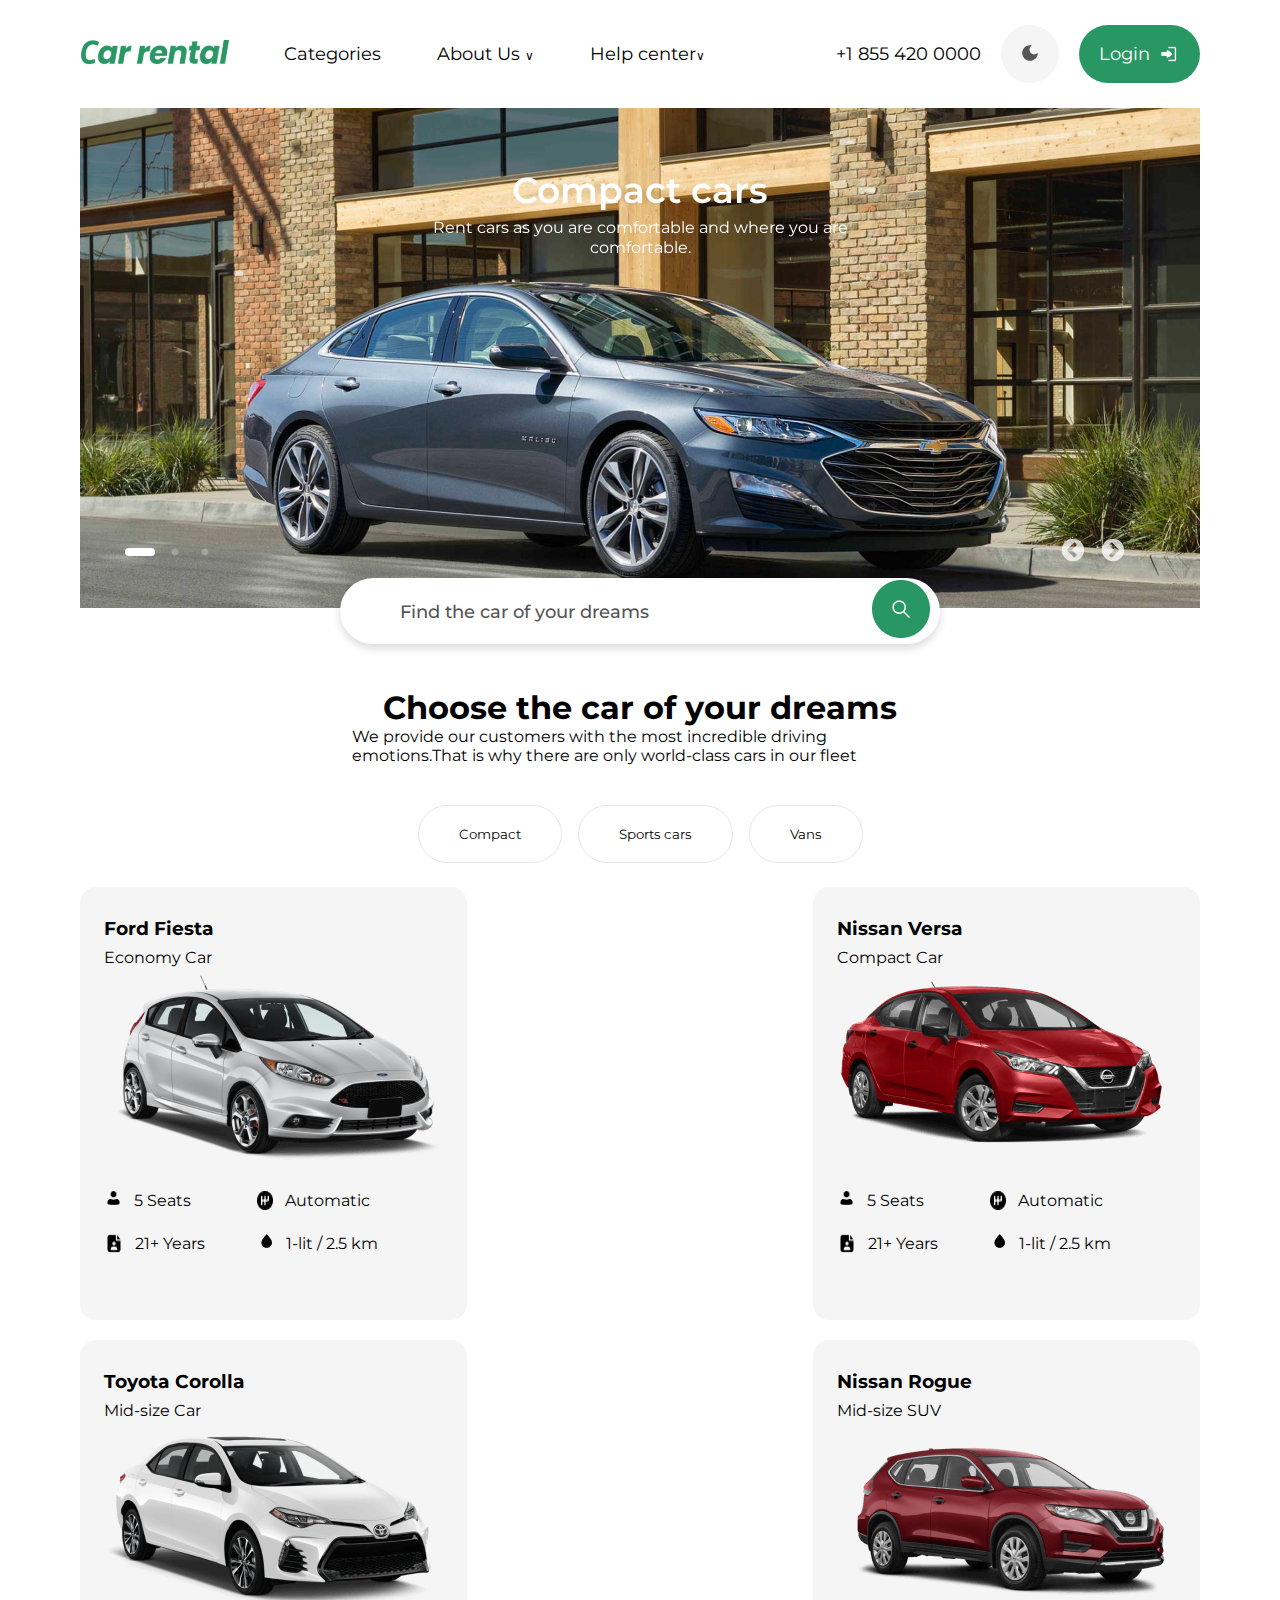
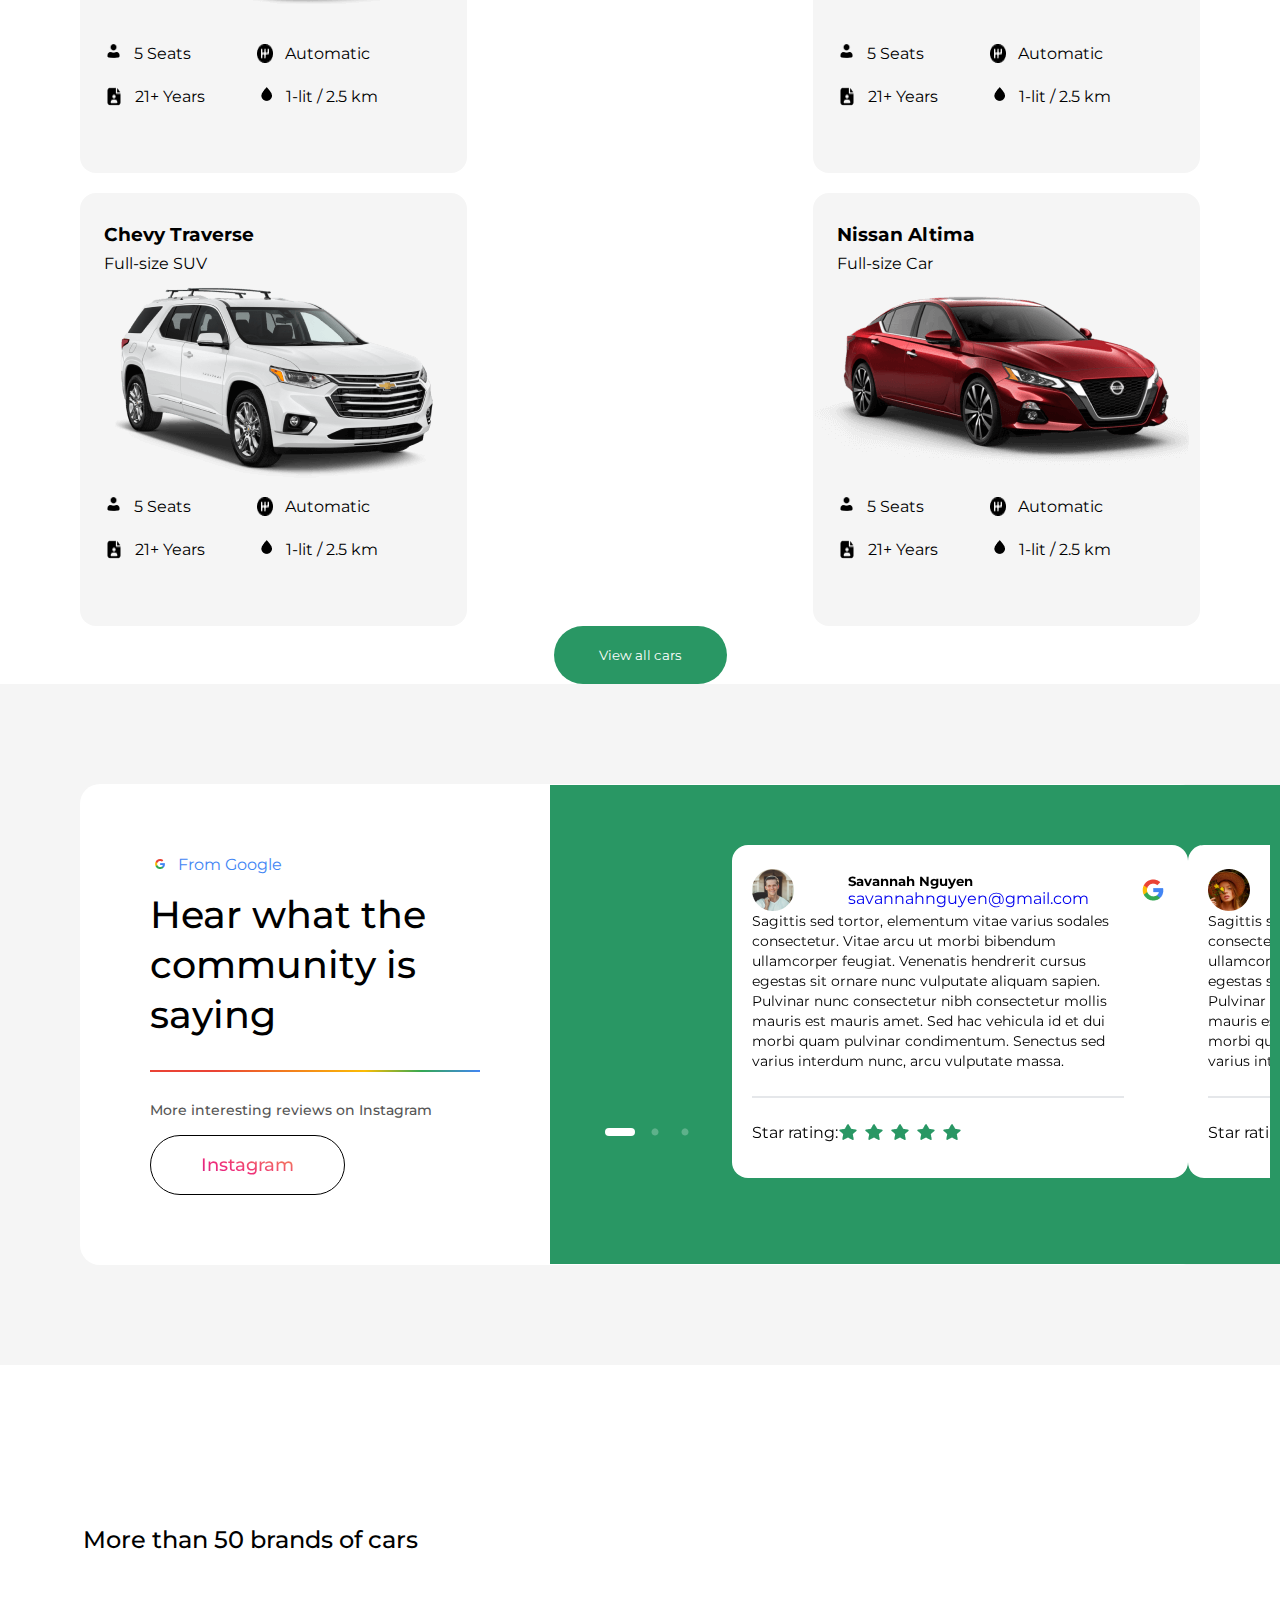
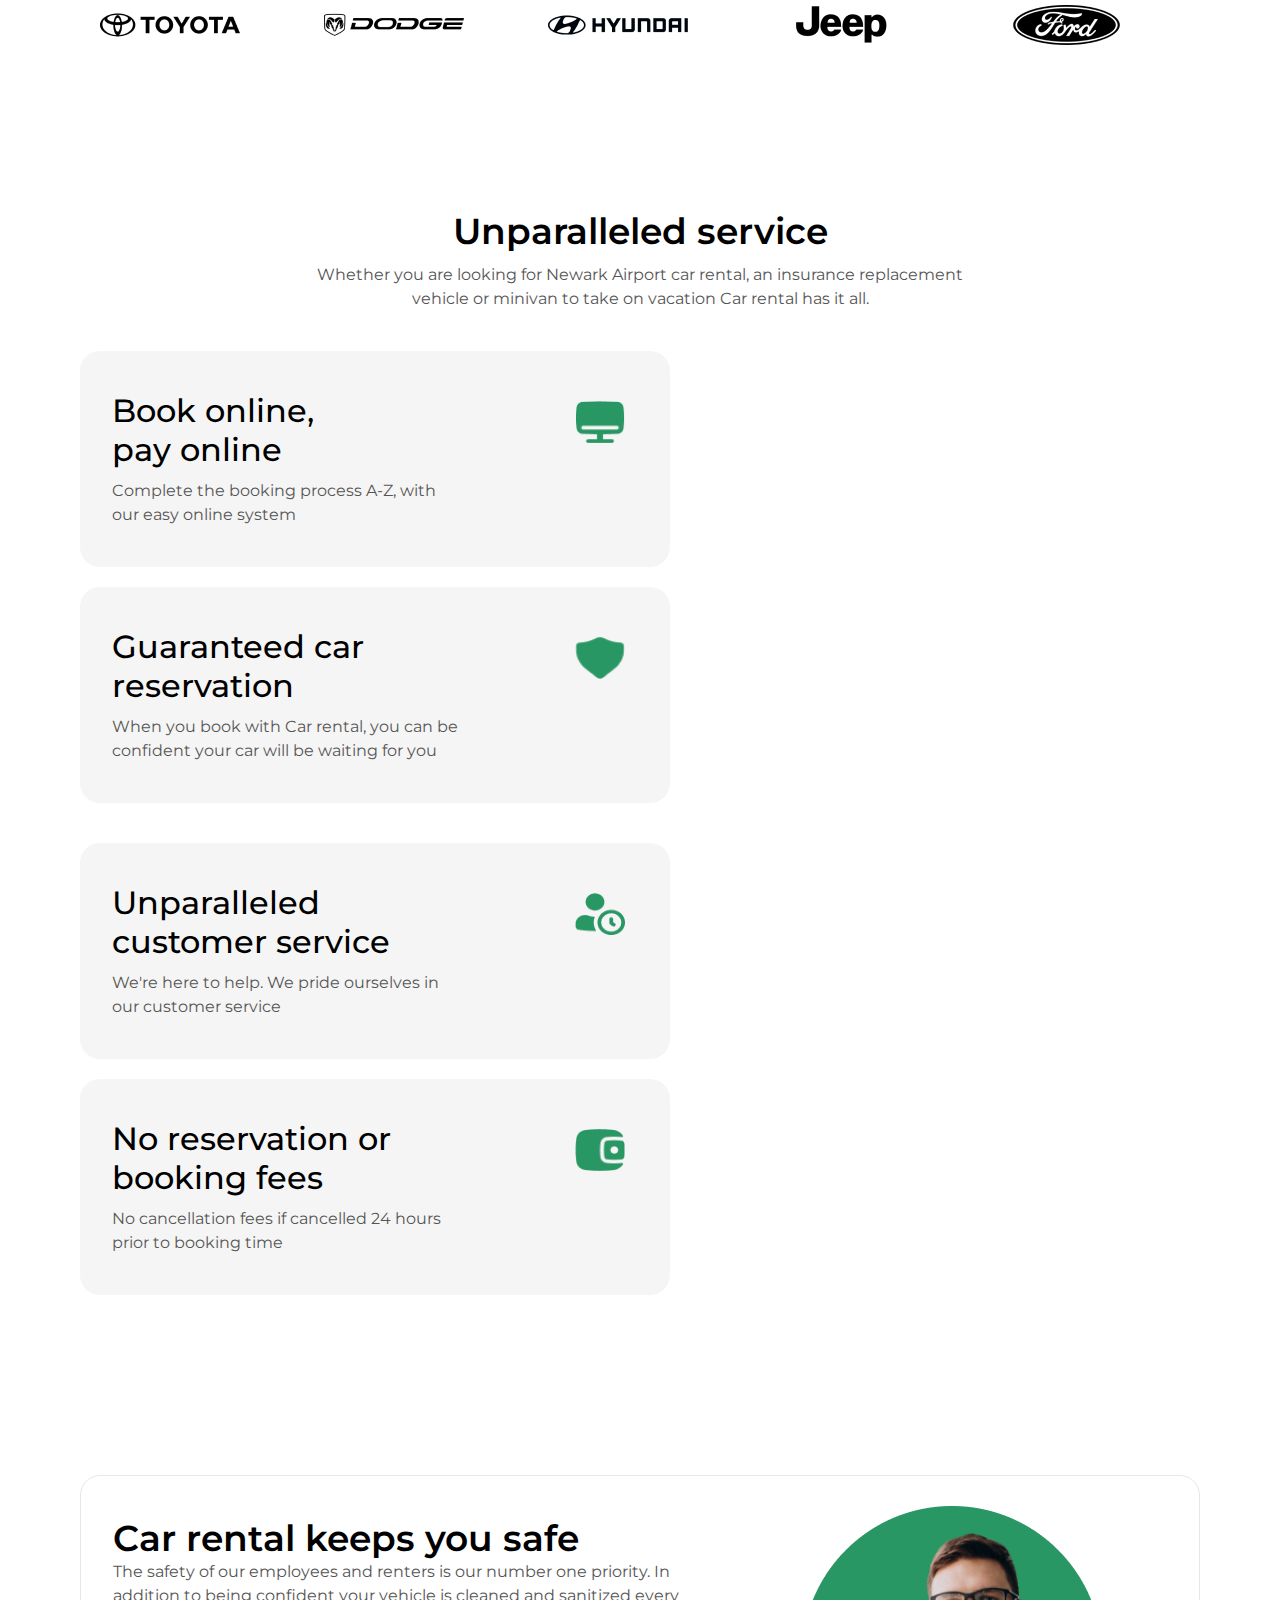
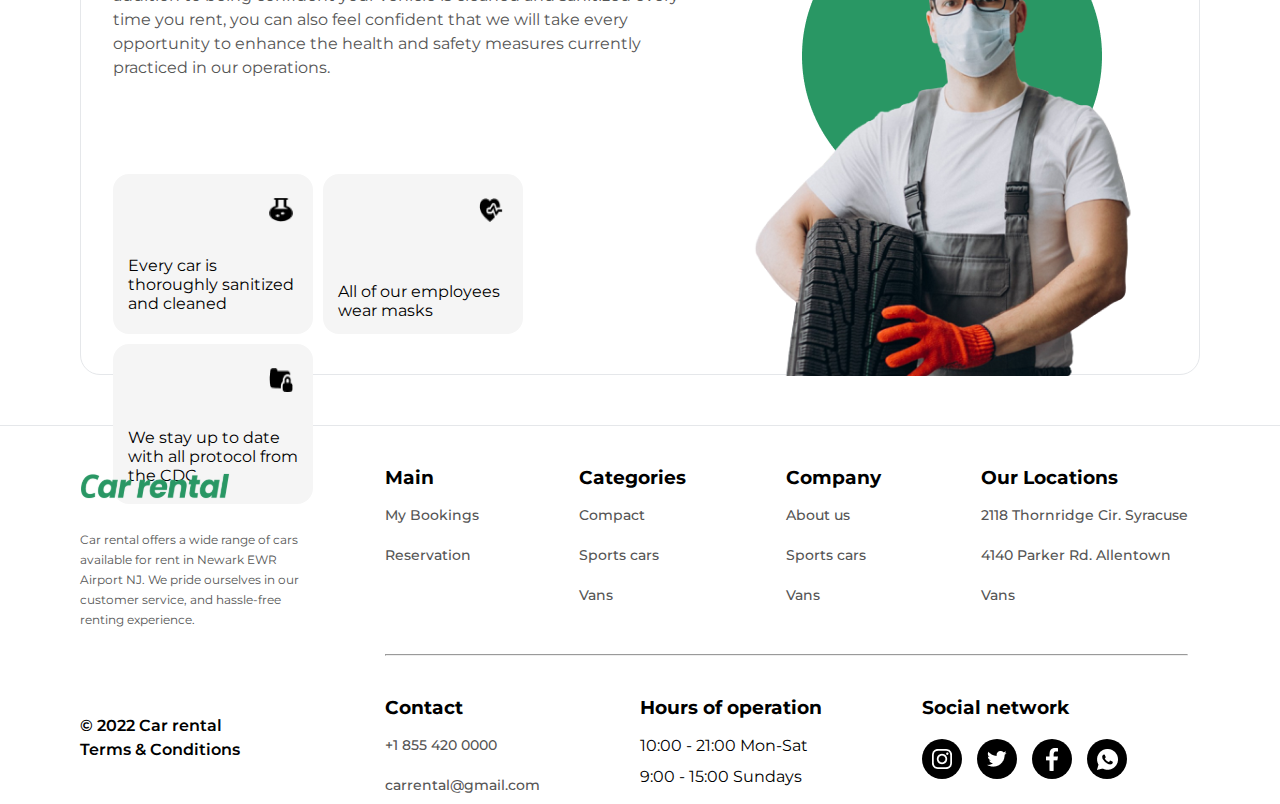
==== commit 4e23b6e1: "simple commit" ====
--- a/index.html
+++ b/index.html
@@ -264,7 +264,7 @@
         <section id="server_section">
 
             <div class="container">
-                <p class="project-text">More than 50 brands of cars</p>
+                <p class="project-text" style="margin-bottom: 80px;">More than 50 brands of cars</p>
 
                 <ul class=" project__corusel_toleft">
                     <li><img src="./images/projectFors.png" alt="projekt"></li>
@@ -417,10 +417,10 @@
                         <div class="socials">
                             <h3>Social network</h3>
                             <div class="social">
-                                <a class="social__item first" href="#"><img src="./images/instagram.png" alt="instagram"></a>
-                                <a class="social__item second" href="#"><img src="./images/twitter.png" alt="twittet"></a>
-                                <a class="social__item third" href="#"><img src="./images/facebook.png" alt="facebook"></a>
-                                <a class="social__item fourth" href="#"><img src="./images/whatsapp.png" alt="whatsapp"></a>
+                                <a class="social__item first" href="#" target="_blank"><img src="./images/instagram.png" alt="instagram"></a>
+                                <a class="social__item second" href="#" target="_blank"><img src="./images/twitter.png" alt="twittet"></a>
+                                <a class="social__item third" href="#" target="_blank"><img src="./images/facebook.png" alt="facebook"></a>
+                                <a class="social__item fourth" href="#" target="_blank"><img src="./images/whatsapp.png" alt="whatsapp"></a>
                             </div>
                         </div>
                     </div>
--- a/css/home.css
+++ b/css/home.css
@@ -11,27 +11,20 @@
 }
 .search__form {
   display: flex;
-  -webkit-box-pack: justify;
-      -ms-flex-pack: justify;
-          justify-content: space-between;
-  -webkit-box-align: center;
-      -ms-flex-align: center;
-          align-items: center;
+  justify-content: space-between;
+  align-items: center;
   position: absolute;
   padding: 10px;
   max-width: 600px;
   width: 100%;
   height: 66px;
   background: #ffffff;
-  -webkit-box-shadow: 0px 4px 10px rgba(0, 0, 0, 0.15);
-          box-shadow: 0px 4px 10px rgba(0, 0, 0, 0.15);
+  box-shadow: 0px 4px 10px rgba(0, 0, 0, 0.15);
   border-radius: 100px;
 }
-
 .search__form__icon {
   cursor: pointer;
 }
-
 .search__form__input {
   outline: none;
   margin-left: 30px;
@@ -40,7 +33,6 @@
   width: 100%;
   font-size: 20px;
 }
-
 .search__form ::-webkit-input-placeholder {
   font-family: "Montserrat";
   font-style: normal;
@@ -67,34 +59,24 @@
   color: black;
   border-radius: 16px;
 }
-
 .card:hover {
   background-color: #299764 !important;
-  -webkit-transition: 0.5s;
   transition: 0.5s;
 }
-
 .card:hover h3,
 .card:hover h6,
 .card:hover p {
   color: white;
 }
-
 .card:hover .card-img {
-  -webkit-filter: invert(100%) sepia(0%) saturate(22%) hue-rotate(357deg) brightness(104%) contrast(107%);
-          filter: invert(100%) sepia(0%) saturate(22%) hue-rotate(357deg) brightness(104%) contrast(107%);
+  filter: invert(100%) sepia(0%) saturate(22%) hue-rotate(357deg) brightness(104%) contrast(107%);
 }
 
 .cars__List {
-  display: -webkit-box;
-  display: -ms-flexbox;
   display: flex;
   gap: 20px;
-  -ms-flex-wrap: wrap;
-      flex-wrap: wrap;
-  -webkit-box-pack: justify;
-      -ms-flex-pack: justify;
-          justify-content: space-between;
+  flex-wrap: wrap;
+  justify-content: space-between;
 }
 
 .view {
@@ -125,7 +107,6 @@
   text-align: center;
   color: #000000;
 }
-
 .cards p {
   max-width: 684px;
   margin: 0 auto;
@@ -137,49 +118,32 @@
   line-height: 24px;
   color: #555555;
 }
-
 .cards__all {
   margin-top: 40px;
-  display: -webkit-box;
-  display: -ms-flexbox;
-  display: flex;
-  -ms-flex-wrap: wrap;
-      flex-wrap: wrap;
-  -webkit-box-pack: justify;
-      -ms-flex-pack: justify;
-          justify-content: space-between;
+  display: flex;
+  flex-wrap: wrap;
+  justify-content: space-between;
   gap: 20px;
 }
-
 .cards__all__one {
   margin-bottom: 20px;
-  display: -webkit-box;
-  display: -ms-flexbox;
-  display: flex;
-  -webkit-box-pack: justify;
-      -ms-flex-pack: justify;
-          justify-content: space-between;
+  display: flex;
+  justify-content: space-between;
   width: 590px;
   height: 216px;
   background: #f5f5f5;
   border-radius: 20px;
 }
-
 .cards__all__one:hover {
   background-color: #299764 !important;
-  -webkit-transition: 0.5s;
   transition: 0.5s;
 }
-
 .cards__all__one:hover p {
   color: white;
 }
-
 .cards__all__one:hover .icons {
-  -webkit-filter: invert(100%) sepia(0%) saturate(22%) hue-rotate(357deg) brightness(500%) contrast(107%);
-          filter: invert(100%) sepia(0%) saturate(22%) hue-rotate(357deg) brightness(500%) contrast(107%);
-}
-
+  filter: invert(100%) sepia(0%) saturate(22%) hue-rotate(357deg) brightness(500%) contrast(107%);
+}
 .cards__all__one .book {
   width: 287px;
   height: 78px;
@@ -193,7 +157,6 @@
   line-height: 39px;
   color: #000000;
 }
-
 .cards__all__one .Complete {
   max-width: 354px;
   height: 48px;
@@ -207,7 +170,6 @@
   line-height: 24px;
   color: #555555;
 }
-
 .cards__all__one .icons {
   margin-top: 50px;
   margin-right: 45px;
@@ -216,12 +178,8 @@
 }
 
 .big {
-  display: -webkit-box;
-  display: -ms-flexbox;
-  display: flex;
-  -webkit-box-pack: justify;
-      -ms-flex-pack: justify;
-          justify-content: space-between;
+  display: flex;
+  justify-content: space-between;
   margin-bottom: 50px;
   margin-top: 160px;
   max-width: 1200px;
@@ -230,11 +188,9 @@
   border: 1.5px solid #e5e7ea;
   border-radius: 20px;
 }
-
 .big__txt {
   margin: 40px 32px;
 }
-
 .big__txt .car {
   font-family: "Montserrat";
   font-style: normal;
@@ -243,7 +199,6 @@
   line-height: 44px;
   color: #000000;
 }
-
 .big__txt .text {
   max-width: 590px;
   font-weight: 400;
@@ -251,57 +206,42 @@
   line-height: 24px;
   color: #555555;
 }
-
 .big__txt .category {
-  display: -webkit-box;
-  display: -ms-flexbox;
-  display: flex;
-  -ms-flex-wrap: wrap;
-      flex-wrap: wrap;
+  display: flex;
+  flex-wrap: wrap;
   margin-top: 94px;
   gap: 10px;
 }
-
 .big__txt .category__box1 {
   max-width: 200px;
   height: 160px;
   background: #f5f5f5;
   border-radius: 16px;
 }
-
 .big__txt .category__box1:hover {
   background-color: #299764 !important;
-  -webkit-transition: 0.5s;
   transition: 0.5s;
 }
-
 .big__txt .category__box1:hover p {
   color: white;
 }
-
 .big__txt .category__box1:hover .chemical {
-  -webkit-filter: invert(100%) sepia(0%) saturate(22%) hue-rotate(357deg) brightness(500%) contrast(107%);
-          filter: invert(100%) sepia(0%) saturate(22%) hue-rotate(357deg) brightness(500%) contrast(107%);
-}
-
+  filter: invert(100%) sepia(0%) saturate(22%) hue-rotate(357deg) brightness(500%) contrast(107%);
+}
 .big__txt .category__box1 .every {
   margin: 30px 15px;
   color: black;
 }
-
 .big__txt .category__box1 .chemical {
   margin-top: 24px;
   margin-left: 156px;
 }
-
 .big__txt .category__box1 .alls {
   margin-top: 56px;
 }
-
 .big__txt .category__box1 .we {
   margin-top: 32px;
 }
-
 .big .ellips {
   margin-top: 30px;
   background-image: url("../../images/Ellipse.png");
@@ -310,7 +250,6 @@
   background-position-x: 50px;
   background-repeat: no-repeat;
 }
-
 .big .ellips .master {
   max-width: 386px;
   width: 100%;
@@ -325,7 +264,6 @@
   background-size: cover;
   background-position: center;
 }
-
 .corusel_slik-div h3 {
   padding-top: 60px;
   height: 44px;
@@ -336,17 +274,11 @@
   line-height: 44px;
   text-align: center;
   color: #ffffff;
-  -webkit-box-flex: 0;
-      -ms-flex: none;
-          flex: none;
-  -webkit-box-ordinal-group: 1;
-      -ms-flex-order: 0;
-          order: 0;
-  -ms-flex-positive: 0;
-      flex-grow: 0;
+  flex: none;
+  order: 0;
+  flex-grow: 0;
   padding-bottom: 10px;
 }
-
 .corusel_slik-div p {
   height: 40px;
   font-family: "Montserrat";
@@ -356,19 +288,13 @@
   line-height: 20px;
   text-align: center;
   color: #ffffff;
-  -webkit-box-flex: 0;
-      -ms-flex: none;
-          flex: none;
-  -webkit-box-ordinal-group: 2;
-      -ms-flex-order: 1;
-          order: 1;
-  -ms-flex-positive: 0;
-      flex-grow: 0;
+  flex: none;
+  order: 1;
+  flex-grow: 0;
   padding-top: 40px;
 }
 
 .hero_bg-line {
-  background: -webkit-gradient(linear, left top, left bottom, color-stop(6.19%, rgba(189, 33, 33, 0.6)), color-stop(54.63%, rgba(148, 27, 27, 0)));
   background: linear-gradient(180deg, rgba(189, 33, 33, 0.6) 6.19%, rgba(148, 27, 27, 0) 54.63%);
 }
 
@@ -402,18 +328,13 @@
   border-radius: 20px;
   max-width: 1200px;
   min-height: 479px;
-  display: -webkit-box;
-  display: -ms-flexbox;
-  display: flex;
-  -webkit-box-align: center;
-      -ms-flex-align: center;
-          align-items: center;
+  display: flex;
+  align-items: center;
 }
 
 .comumunity_left-container {
   padding: 70px;
 }
-
 .comumunity_left-container h4 {
   width: 320px;
   height: 150px;
@@ -423,24 +344,15 @@
   font-size: 38px;
   line-height: 50px;
   color: #000000;
-  -webkit-box-flex: 0;
-      -ms-flex: none;
-          flex: none;
-  -webkit-box-ordinal-group: 2;
-      -ms-flex-order: 1;
-          order: 1;
-  -ms-flex-positive: 0;
-      flex-grow: 0;
+  flex: none;
+  order: 1;
+  flex-grow: 0;
   margin-bottom: 30px;
 }
 
 .google_link {
-  display: -webkit-box;
-  display: -ms-flexbox;
-  display: flex;
-  -webkit-box-align: center;
-      -ms-flex-align: center;
-          align-items: center;
+  display: flex;
+  align-items: center;
   gap: 8px;
   margin-bottom: 16px;
 }
@@ -448,16 +360,10 @@
 .line_span {
   max-width: 330px;
   height: 2px;
-  background: -webkit-gradient(linear, left top, right top, color-stop(19.83%, #ea4335), color-stop(65%, #fbbc05), color-stop(82.29%, #34a853), to(#4285f4));
   background: linear-gradient(90deg, #ea4335 19.83%, #fbbc05 65%, #34a853 82.29%, #4285f4 100%);
-  -webkit-box-flex: 0;
-      -ms-flex: none;
-          flex: none;
-  -webkit-box-ordinal-group: 2;
-      -ms-flex-order: 1;
-          order: 1;
-  -ms-flex-positive: 0;
-      flex-grow: 0;
+  flex: none;
+  order: 1;
+  flex-grow: 0;
 }
 
 .instagram_div p {
@@ -470,16 +376,10 @@
   font-size: 14px;
   line-height: 17px;
   color: #555555;
-  -webkit-box-flex: 0;
-      -ms-flex: none;
-          flex: none;
-  -webkit-box-ordinal-group: 1;
-      -ms-flex-order: 0;
-          order: 0;
-  -ms-flex-positive: 0;
-      flex-grow: 0;
-}
-
+  flex: none;
+  order: 0;
+  flex-grow: 0;
+}
 .instagram_div button {
   margin-top: 16px;
   padding: 18px 50px;
@@ -494,16 +394,10 @@
   -webkit-background-clip: text;
   -webkit-text-fill-color: transparent;
   background-clip: text;
-  -webkit-box-flex: 0;
-      -ms-flex: none;
-          flex: none;
-  -webkit-box-ordinal-group: 1;
-      -ms-flex-order: 0;
-          order: 0;
-  -ms-flex-positive: 0;
-      flex-grow: 0;
-}
-
+  flex: none;
+  order: 0;
+  flex-grow: 0;
+}
 .instagram_div button:hover {
   background: radial-gradient(230.93% 230.93% at 102.01% 2.03%, #f9ed32 0%, #ee2a7b 36%, #d22a8a 44%, #8b2ab2 60%, #1b2af0 83%, #002aff 88%);
   color: #fff !important;
@@ -533,26 +427,15 @@
   height: 333px;
   background: #ffffff;
   border-radius: 16px;
-  -webkit-box-flex: 0;
-      -ms-flex: none;
-          flex: none;
-  -webkit-box-ordinal-group: 1;
-      -ms-flex-order: 0;
-          order: 0;
-  -ms-flex-positive: 0;
-      flex-grow: 0;
+  flex: none;
+  order: 0;
+  flex-grow: 0;
 }
 
 .person_gmail {
-  display: -webkit-box;
-  display: -ms-flexbox;
-  display: flex;
-  -webkit-box-align: center;
-      -ms-flex-align: center;
-          align-items: center;
-  -webkit-box-pack: justify;
-      -ms-flex-pack: justify;
-          justify-content: space-between;
+  display: flex;
+  align-items: center;
+  justify-content: space-between;
 }
 
 .user-gmail h5 {
@@ -564,18 +447,13 @@
   font-size: 16px;
   line-height: 20px;
   color: #000000;
-  -webkit-box-flex: 0;
-      -ms-flex: none;
-          flex: none;
-  -webkit-box-ordinal-group: 1;
-      -ms-flex-order: 0;
-          order: 0;
-  -ms-flex-positive: 0;
-      flex-grow: 0;
+  flex: none;
+  order: 0;
+  flex-grow: 0;
 }
 
 .com__carusel-pr {
-  width: 372px;
+  max-width: 372px;
   height: 160px;
   left: 24px;
   top: 80px;
@@ -589,19 +467,15 @@
 
 .corusel__line {
   margin-top: 25px;
-  width: 372px;
+  max-width: 372px;
   height: 0px;
   border: 1.5px solid #e5e7ea;
 }
 
 .star {
   margin-top: 24px;
-  display: -webkit-box;
-  display: -ms-flexbox;
-  display: flex;
-  -webkit-box-align: center;
-      -ms-flex-align: center;
-          align-items: center;
+  display: flex;
+  align-items: center;
 }
 
 .from_left-text a {
@@ -610,10 +484,7 @@
 
 @media screen and (max-width: 1200px) {
   .community_box {
-    -webkit-box-orient: vertical;
-    -webkit-box-direction: normal;
-        -ms-flex-direction: column;
-            flex-direction: column;
+    flex-direction: column;
   }
   .comumunity_left-container {
     padding: 70px;
@@ -625,15 +496,9 @@
     height: 72px;
   }
   .comumunity_left-container {
-    display: -webkit-box;
-    display: -ms-flexbox;
     display: flex;
-    -webkit-box-align: center;
-        -ms-flex-align: center;
-            align-items: center;
-    -webkit-box-pack: justify;
-        -ms-flex-pack: justify;
-            justify-content: space-between;
+    align-items: center;
+    justify-content: space-between;
     position: relative;
   }
   .line_span {
@@ -641,7 +506,6 @@
     left: calc(50% + 1px);
     width: 2px;
     height: 108px;
-    background: -webkit-gradient(linear, left top, right top, color-stop(19.83%, #ea4335), color-stop(65%, #fbbc05), color-stop(82.29%, #34a853), to(#4285f4));
     background: linear-gradient(90deg, #ea4335 19.83%, #fbbc05 65%, #34a853 82.29%, #4285f4 100%);
   }
   .instagram_div {
@@ -653,7 +517,6 @@
     background: #299764;
   }
 }
-
 @media screen and (max-width: 970px) {
   .community-corusel-ava {
     margin-top: 30px;
@@ -679,7 +542,6 @@
     z-index: 999;
   }
 }
-
 @media screen and (max-width: 810px) {
   .comumunity_left-container h4 {
     max-width: 280px;
@@ -691,34 +553,22 @@
     left: calc(50% - 5px);
     width: 2px;
     height: 108px;
-    background: -webkit-gradient(linear, left top, right top, color-stop(19.83%, #ea4335), color-stop(65%, #fbbc05), color-stop(82.29%, #34a853), to(#4285f4));
     background: linear-gradient(90deg, #ea4335 19.83%, #fbbc05 65%, #34a853 82.29%, #4285f4 100%);
   }
 }
-
 @media screen and (max-width: 768px) {
   .comumunity_left-container {
-    -webkit-box-orient: vertical;
-    -webkit-box-direction: normal;
-        -ms-flex-direction: column;
-            flex-direction: column;
+    flex-direction: column;
   }
   .line_span {
     max-width: 330px !important;
     height: 2px;
-    background: -webkit-gradient(linear, left top, right top, color-stop(19.83%, #ea4335), color-stop(65%, #fbbc05), color-stop(82.29%, #34a853), to(#4285f4));
     background: linear-gradient(90deg, #ea4335 19.83%, #fbbc05 65%, #34a853 82.29%, #4285f4 100%);
-    -webkit-box-flex: 0;
-        -ms-flex: none;
-            flex: none;
-    -webkit-box-ordinal-group: 2;
-        -ms-flex-order: 1;
-            order: 1;
-    -ms-flex-positive: 0;
-        flex-grow: 0;
-  }
-}
-
+    flex: none;
+    order: 1;
+    flex-grow: 0;
+  }
+}
 @media screen and (max-width: 480px) {
   .community-corusel-ava {
     margin-top: 20px;
@@ -730,7 +580,6 @@
     border-radius: 16px;
   }
 }
-
 .project-text {
   width: 340px;
   height: 29px;
@@ -741,14 +590,9 @@
   line-height: 29px;
   text-align: center;
   color: #000000;
-  -webkit-box-flex: 0;
-      -ms-flex: none;
-          flex: none;
-  -webkit-box-ordinal-group: 1;
-      -ms-flex-order: 0;
-          order: 0;
-  -ms-flex-positive: 0;
-      flex-grow: 0;
+  flex: none;
+  order: 0;
+  flex-grow: 0;
   padding-top: 160px;
   margin-bottom: 34px;
 }
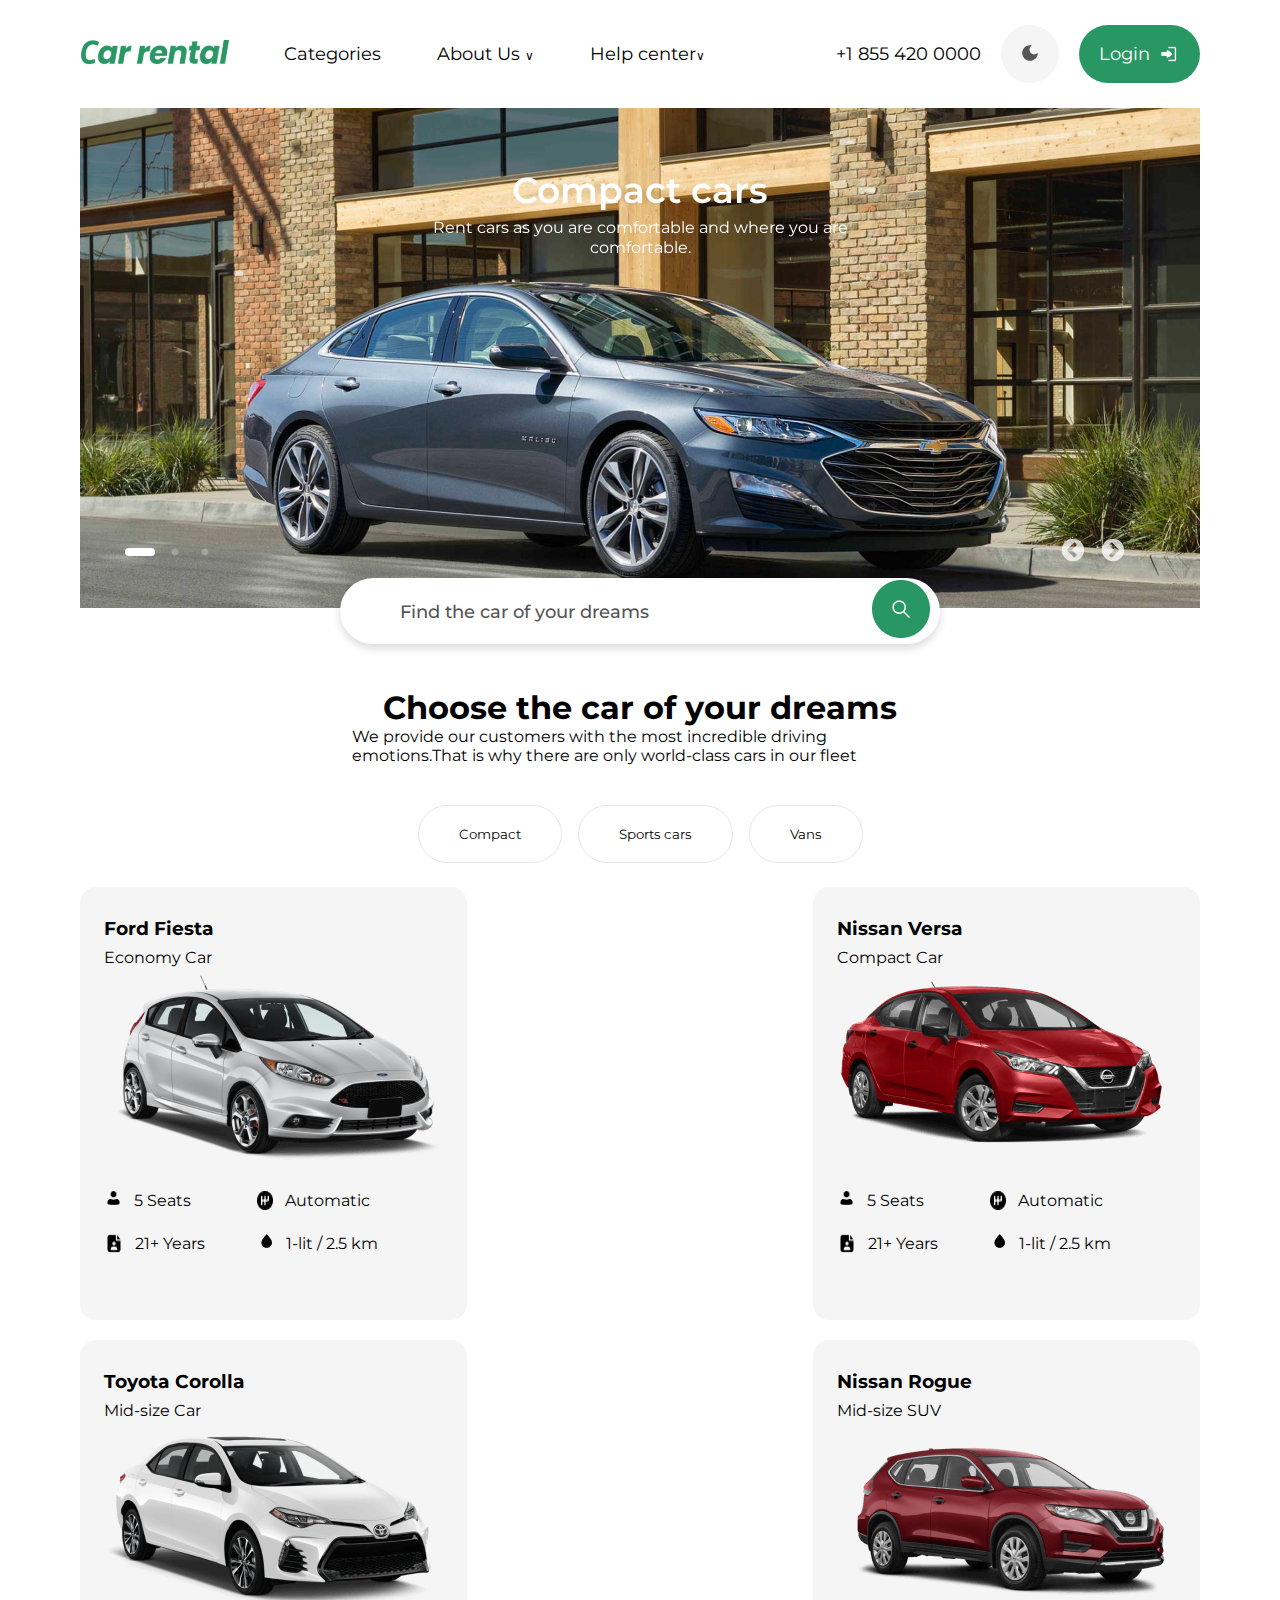
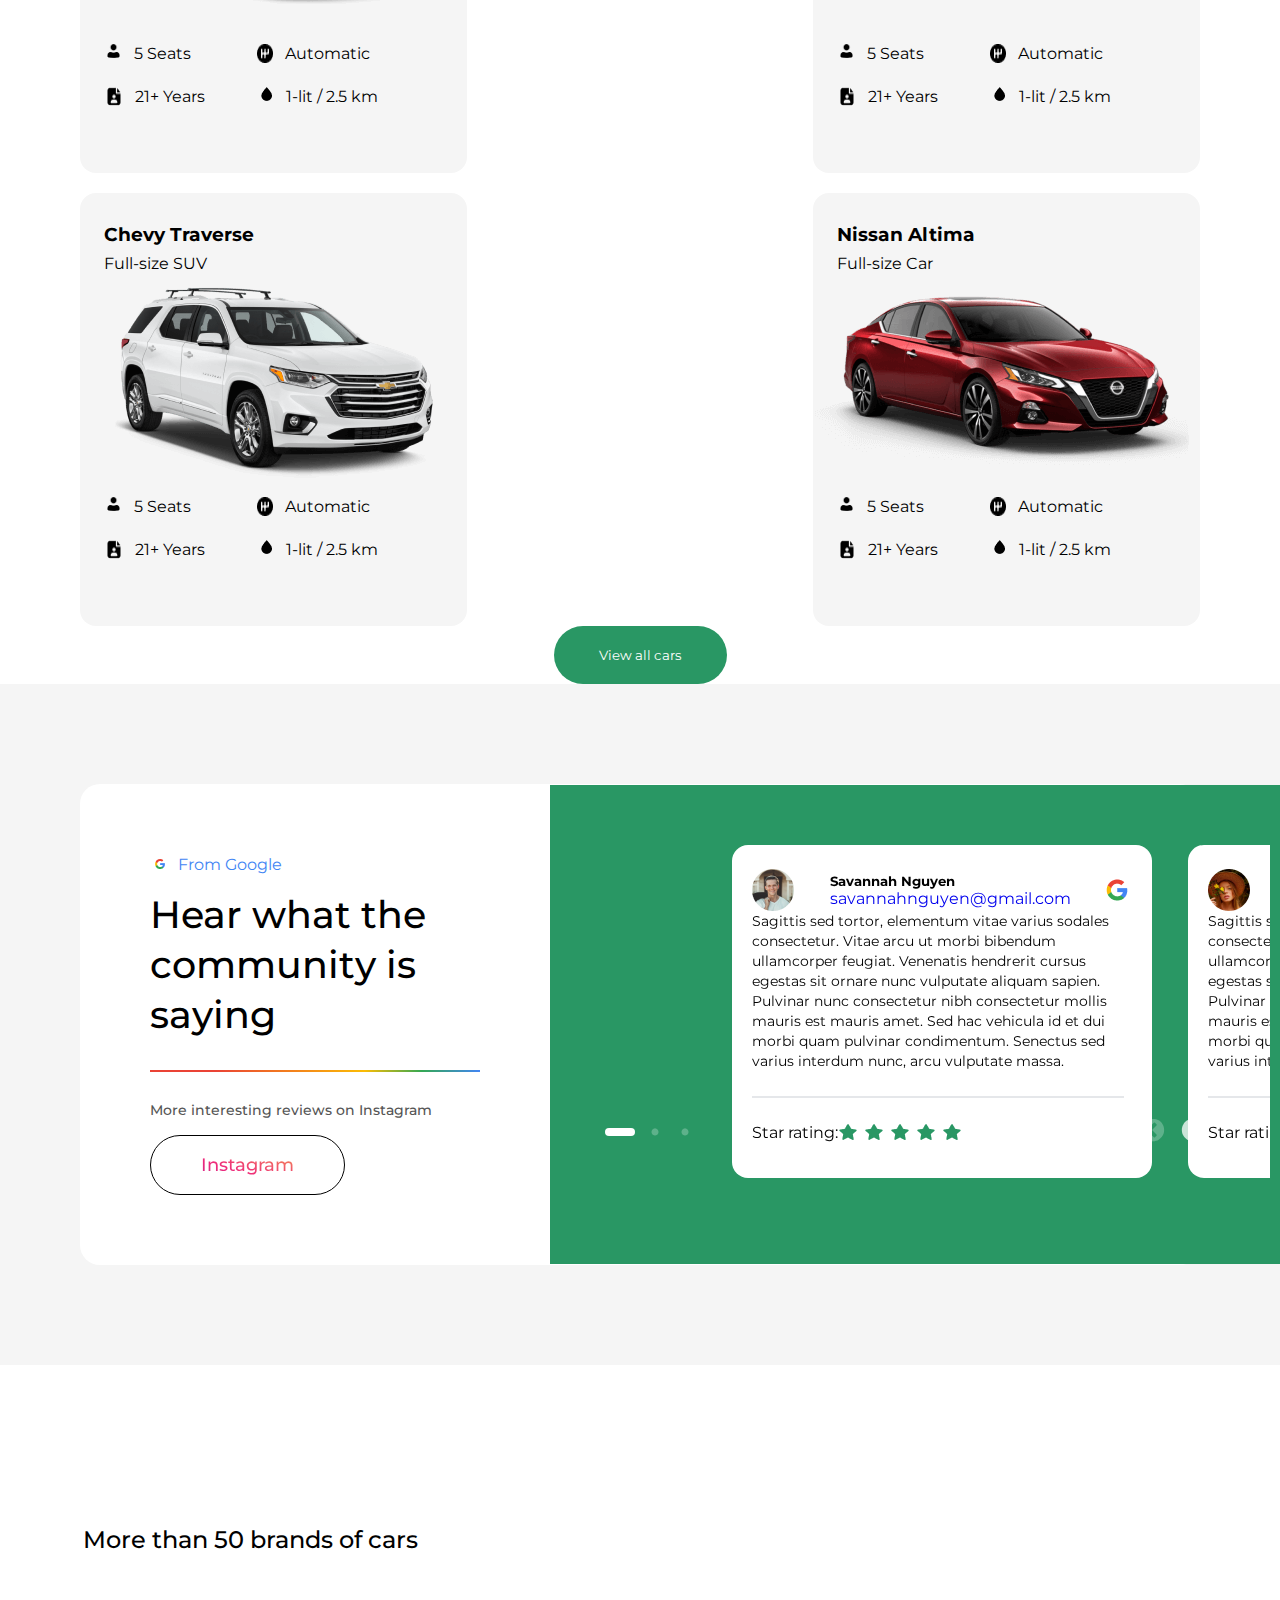
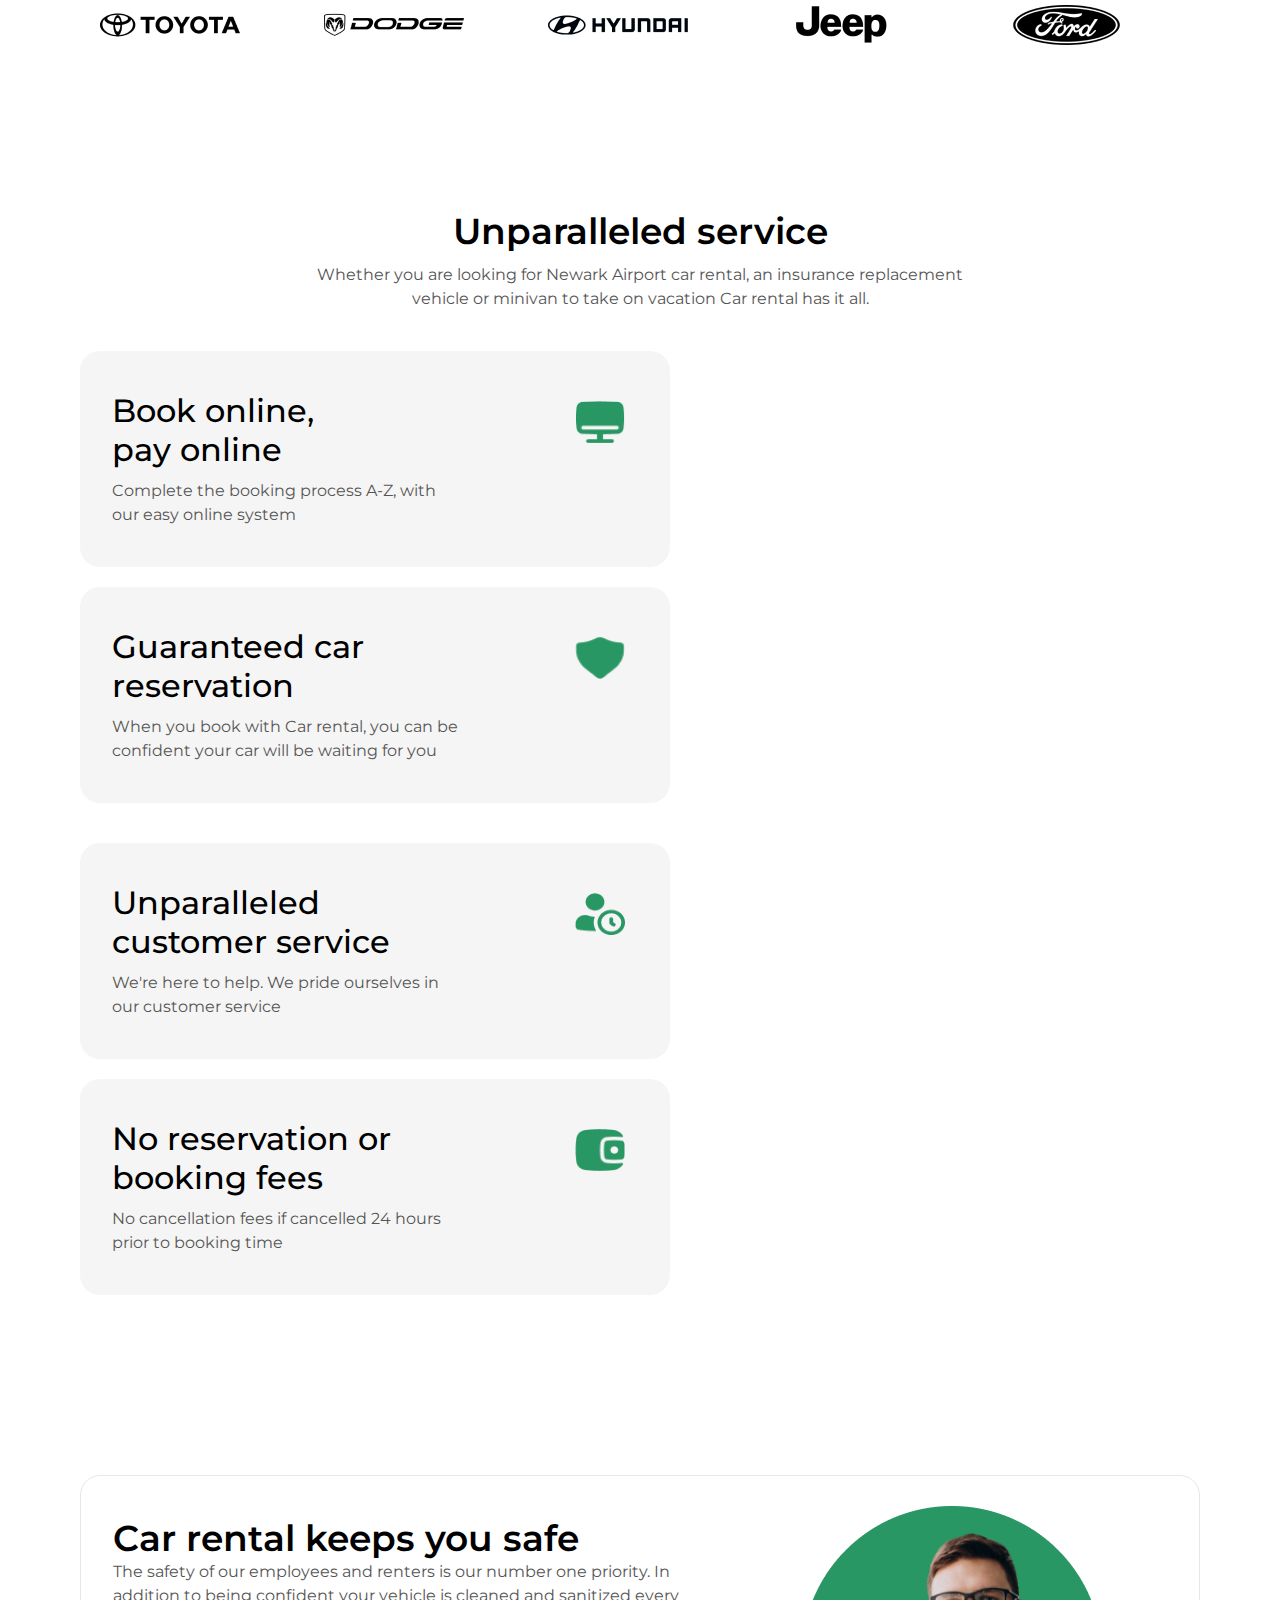
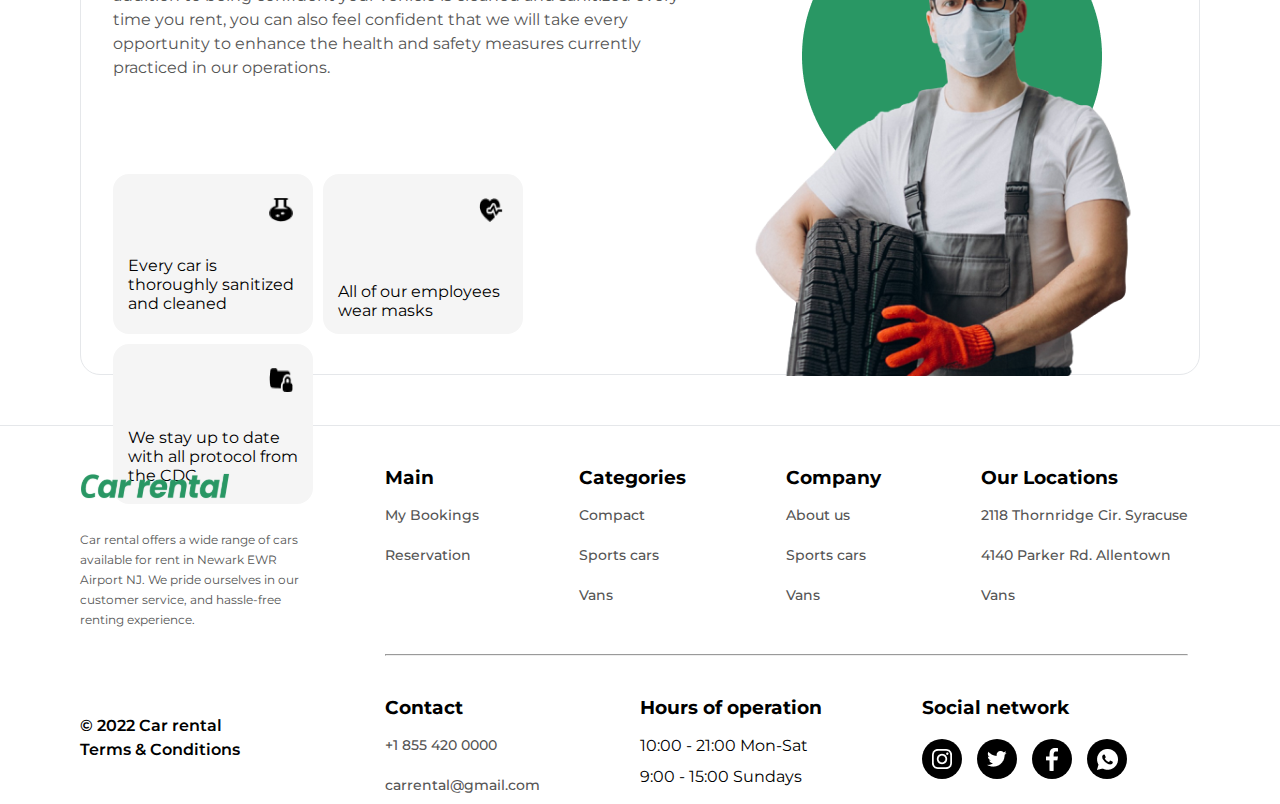
==== commit e3188655: "commit" ====
--- a/index.html
+++ b/index.html
@@ -54,6 +54,9 @@
                     <button id="myBtn" class="btn1">
                         Login <img src="./images/Login.png" alt="login" />
                     </button>
+                    <div class="navbar-mobile">
+                        Lorem ipsum dolor, sit amet consectetur adipisicing elit. Accusamus impedit quidem maiores sapiente error necessitatibus ratione quae dolorem. Vitae, corrupti? Animi, quae accusantium ipsam consectetur ab placeat pariatur iusto labore optio quos distinctio necessitatibus officia dolore eveniet ea maiores? Rerum quisquam error labore cupiditate, eaque aut ducimus sit fugit voluptatum.
+                    </div>
                     <div id="myModal" class="modal">
                         <!-- Modal content -->
                         <div class="modal-content">
@@ -68,7 +71,7 @@
                                 <div class="password">
                                     <input class="input input2" type="password" name="password" id="password"
                                         placeholder="Password" />
-                                    <img src="./images/Eye.png" alt="show" id="togglePassword" />
+                                    <img src="./images/Eye.png" alt="show" id="togglePassword"/>
                                 </div>
                                 <div>
                                     <a class="forgot" href="#">Forgot password</a>
@@ -430,107 +433,6 @@
     </footer>
 
     <script src="https://cdnjs.cloudflare.com/ajax/libs/jquery/3.4.1/jquery.min.js"></script>
-    <script>
-      setTimeout(function () {
-        $(".loader_bg").fadeToggle();
-      }, 2000);
-    </script>
-    <script>
-      var loader = document.querySelector(".loader");
-
-      window.addEventListener("load", vanish);
-
-      function vanish() {
-        loader.classList.add("dissapear");
-      }
-    </script>
-
-    <script>
-        // Hamburger menu toggle
-        const toggleButton = document.getElementsByClassName("toggle-button")[0];
-        const navbarLinks = document.getElementsByClassName("navbar-links")[0];
-        const bar3 = document.querySelector(".bar3");
-        const bars1 = document.querySelector(".bars1");
-        const bars2 = document.querySelector(".bars2");
-        const zIndex = document.querySelectorAll(".edu");
-
-        toggleButton.addEventListener("click", () => {
-            navbarLinks.classList.toggle("active");
-            bar3.classList.toggle("dn");
-            bars1.classList.toggle("brs1");
-            bars2.classList.toggle("brs2");
-            toggleButton.classList.toggle("right");
-            toggleButton.classList.toggle("close-toggle");
-            for (i of zIndex) {
-                i.classList.toggle("index");
-            }
-        });
-
-        var modal = document.getElementById("myModal");
-
-        var btn = document.getElementById("myBtn");
-
-        var span = document.getElementsByClassName("close")[0];
-
-        btn.onclick = function () {
-            modal.style.display = "block";
-        };
-
-        span.onclick = function () {
-            modal.style.display = "none";
-            input = document.querySelectorAll(".input");
-            input.forEach((el) => {
-                el.classList.add("pl");
-                el.value = "";
-            });
-        };
-
-        const input = document.querySelectorAll(".input");
-        const loginBtn = document.querySelector(".login");
-        const input2 = document.querySelectorAll(".input2");
-
-        input.forEach((el) => {
-            el.classList.add("pl");
-        });
-        loginBtn.addEventListener("click", () => {
-            if (input2.value <= 8) {
-                window.alert("kam");
-                loginBtn.style.display = "none";
-            }
-        });
-
-        // When the user clicks anywhere outside of the modal, close it
-        window.onclick = function (event) {
-            if (event.target == modal) {
-                modal.style.display = "none";
-            }
-        };
-
-        const togglePassword = document.querySelector("#togglePassword");
-        const password = document.querySelector("#password");
-
-        togglePassword.addEventListener("click", function () {
-            const type =
-                password.getAttribute("type") === "password" ? "text" : "password";
-            password.setAttribute("type", type);
-            this.classList.toggle("bi-eye");
-        });
-
-        // Navbar Shrink
-        window.onscroll = function () {
-            scrollFunction();
-        };
-
-        function scrollFunction() {
-            if (document.documentElement.scrollTop > 150) {
-                document.getElementById("navbar").classList.add("navbar-shrink");
-            } else {
-                document.getElementById("navbar").classList.remove("navbar-shrink");
-            }
-        }
-    </script>
-    <script src="https://ajax.googleapis.com/ajax/libs/jquery/3.6.1/jquery.min.js"></script>
-    <!-- bu onlayn ulanadi agar corusel kerak bolda -->
     <script src="./slick-1.8.1/slick/slick.js"></script>
     <script src="./js/corusel.js"></script>
     <script src="./js/cars.js"></script>
--- a/css/main.css
+++ b/css/main.css
@@ -3,13 +3,12 @@
   font-family: "Montserrat";
   src: url(../../fonts/Montserrat/Montserrat-VariableFont_wght.ttf);
 }
-
 * {
   margin: 0;
   padding: 0;
-  -webkit-box-sizing: border-box;
-          box-sizing: border-box;
-  font-family: 'Montserrat', sans-serif;
+  box-sizing: border-box;
+  font-family: "Montserrat", sans-serif;
+  scroll-behavior: smooth;
 }
 
 li {
@@ -35,12 +34,8 @@
   border: none;
   color: white;
   font-size: 18px;
-  display: -webkit-box;
-  display: -ms-flexbox;
-  display: flex;
-  -webkit-box-align: center;
-      -ms-flex-align: center;
-          align-items: center;
+  display: flex;
+  align-items: center;
   gap: 8px;
 }
 
@@ -53,28 +48,21 @@
   color: black;
   cursor: pointer;
 }
-
 .btn2:hover {
-  -webkit-transition: 0.5s;
   transition: 0.5s;
   background: #299764;
   color: white;
 }
 
 .btns {
-  display: -webkit-box;
-  display: -ms-flexbox;
-  display: flex;
-  -webkit-box-pack: center;
-      -ms-flex-pack: center;
-          justify-content: center;
+  display: flex;
+  justify-content: center;
   gap: 16px;
   margin-bottom: 24px;
   margin-top: 40px;
 }
 
 .active {
-  -webkit-transition: 0.5s;
   transition: 0.5s;
   background: #299764;
   color: white;
@@ -88,40 +76,29 @@
   border: none;
   color: white;
   font-size: 18px;
-  display: -webkit-box;
-  display: -ms-flexbox;
-  display: flex;
-  -webkit-box-align: center;
-      -ms-flex-align: center;
-          align-items: center;
+  display: flex;
+  align-items: center;
   gap: 8px;
-  -webkit-transition: 0.5s;
   transition: 0.5s;
 }
-
 .btn1:hover {
   background: #077743 !important;
 }
-
 .btn1:active {
   background: #F5F5F5 !important;
   color: black !important;
 }
-
 .btn1:active img {
-  -webkit-filter: invert(0%) sepia(5%) saturate(0%) hue-rotate(302deg) brightness(9%) contrast(104%) !important;
-          filter: invert(0%) sepia(5%) saturate(0%) hue-rotate(302deg) brightness(9%) contrast(104%) !important;
+  filter: invert(0%) sepia(5%) saturate(0%) hue-rotate(302deg) brightness(9%) contrast(104%) !important;
 }
 
 .dropdown {
   position: relative;
   display: inline-block;
 }
-
 .dropdown__item {
   font-size: 12px;
 }
-
 .dropdown:hover__item {
   content: ∧ !important;
 }
@@ -132,8 +109,7 @@
   background-color: #ffffff;
   min-width: 140px;
   width: 100%;
-  -webkit-box-shadow: 0px 8px 16px 0px rgba(0, 0, 0, 0.2);
-          box-shadow: 0px 8px 16px 0px rgba(0, 0, 0, 0.2);
+  box-shadow: 0px 8px 16px 0px rgba(0, 0, 0, 0.2);
   padding: 20px 16px;
   z-index: 1;
   border-radius: 20px;
@@ -141,37 +117,25 @@
 }
 
 .dropdown:hover .dropdown-content {
-  display: -webkit-box;
-  display: -ms-flexbox;
-  display: flex;
-  -webkit-box-orient: vertical;
-  -webkit-box-direction: normal;
-      -ms-flex-direction: column;
-          flex-direction: column;
+  display: flex;
+  flex-direction: column;
 }
 
 footer {
   border-top: 1.5px solid #e5e7ea;
   padding-top: 40px;
+  z-index: 1000000000000000100 !important;
 }
 
 .footer {
-  display: -webkit-box;
-  display: -ms-flexbox;
-  display: flex;
+  display: flex !important;
   gap: 65px;
 }
 
 .footer-left {
-  display: -webkit-box;
-  display: -ms-flexbox;
-  display: flex;
-  -webkit-box-orient: vertical;
-  -webkit-box-direction: normal;
-      -ms-flex-direction: column;
-          flex-direction: column;
-}
-
+  display: flex !important;
+  flex-direction: column;
+}
 .footer-left .left-desc {
   max-width: 240px;
   font-weight: 400;
@@ -180,7 +144,6 @@
   color: #555555;
   padding-top: 20px;
 }
-
 .footer-left .left-last-desc {
   font-weight: 600;
   font-size: 16px;
@@ -190,47 +153,30 @@
 }
 
 .footer-right {
-  display: -webkit-box !important;
-  display: -ms-flexbox !important;
   display: flex !important;
-  -webkit-box-orient: vertical;
-  -webkit-box-direction: normal;
-      -ms-flex-direction: column;
-          flex-direction: column;
-}
-
+  flex-direction: column;
+}
 .footer-right__top {
-  display: -webkit-box;
-  display: -ms-flexbox;
-  display: flex;
+  display: flex !important;
   gap: 100px;
 }
-
 .footer-right__bottom {
-  display: -webkit-box;
-  display: -ms-flexbox;
-  display: flex;
+  display: flex !important;
   gap: 100px;
   padding-top: 40px;
 }
 
 .socials {
-  display: flex;
+  display: flex !important;
   flex-direction: column;
   gap: 20px;
 }
 
 .links {
-  display: -webkit-box;
-  display: -ms-flexbox;
-  display: flex;
-  -webkit-box-orient: vertical;
-  -webkit-box-direction: normal;
-      -ms-flex-direction: column;
-          flex-direction: column;
+  display: flex !important;
+  flex-direction: column;
   gap: 12px;
 }
-
 .links h3 {
   padding-bottom: 5px;
 }
@@ -240,9 +186,10 @@
   color: #555555;
   padding-bottom: 10px;
 }
-
 .links a:hover {
+  font-size: 15px;
   transition: 0.5s;
+  text-decoration: underline;
   cursor: url(../../images/cursor.svg), auto;
 }
 
@@ -293,68 +240,54 @@
     padding-bottom: 25px;
   }
 }
+@media screen and (max-width: 600px) {
+  .footer-right__top {
+    flex-direction: column !important;
+  }
+  .footer-right__bottom {
+    flex-direction: column !important;
+  }
+}
 header {
   top: 0;
   background: #fff;
   position: -webkit-sticky;
   position: sticky;
-  -webkit-transition: 0.5s;
   transition: 0.5s;
   padding: 25px 0;
   z-index: 999999999 !important;
 }
 
 .navbar {
-  display: -webkit-box;
-  display: -ms-flexbox;
   display: flex;
   position: relative;
-  -webkit-box-pack: justify;
-      -ms-flex-pack: justify;
-          justify-content: space-between;
-  -webkit-box-align: center;
-      -ms-flex-align: center;
-          align-items: center;
-}
-
+  justify-content: space-between;
+  align-items: center;
+}
 .navbar__left {
-  display: -webkit-box;
-  display: -ms-flexbox;
-  display: flex;
-  -webkit-box-align: center;
-      -ms-flex-align: center;
-          align-items: center;
+  display: flex;
+  align-items: center;
   gap: 36px;
 }
-
 .navbar__left__ul {
-  display: -webkit-box;
-  display: -ms-flexbox;
   display: flex;
   gap: 20px;
 }
-
 .navbar__left__ul a {
   color: black;
   font-size: 18px;
   border-radius: 100px;
   padding: 16px 18px;
-  -webkit-transition: 0.5s;
   transition: 0.5s;
 }
-
 .navbar__left__ul a:hover {
   background: #f5f5f5;
 }
 
 .navbar-links {
-  display: -webkit-box;
-  display: -ms-flexbox;
   display: flex;
   gap: 20px;
-  -webkit-box-align: center;
-      -ms-flex-align: center;
-          align-items: center;
+  align-items: center;
 }
 
 .toggle-button {
@@ -362,26 +295,18 @@
   top: 12px;
   right: 0.1rem;
   display: none !important;
-  -webkit-box-orient: vertical;
-  -webkit-box-direction: normal;
-      -ms-flex-direction: column;
-          flex-direction: column;
-  -webkit-box-pack: justify;
-      -ms-flex-pack: justify;
-          justify-content: space-between;
+  flex-direction: column;
+  justify-content: space-between;
   width: 30px;
   height: 21px;
-  -webkit-transition: 0.5s;
   transition: 0.5s;
   z-index: 999999;
 }
 
 .bar {
-  -webkit-transform: translateX(-50px);
-          transform: translateX(-50px);
+  transform: translateX(-50px);
   background: transparent;
-  -webkit-box-shadow: none;
-          box-shadow: none;
+  box-shadow: none;
 }
 
 .toggle-button .bar {
@@ -395,31 +320,8 @@
   display: none !important;
 }
 
-@media (max-width: 1000px) {
-  .navbar {
-    -webkit-box-orient: vertical;
-    -webkit-box-direction: normal;
-        -ms-flex-direction: column;
-            flex-direction: column;
-    -webkit-box-align: start;
-        -ms-flex-align: start;
-            align-items: flex-start;
-  }
-  .toggle-button {
-    display: -webkit-box !important;
-    display: -ms-flexbox !important;
-    display: flex !important;
-    cursor: pointer;
-  }
-  .navbar-links {
-    display: none;
-    width: 100%;
-  }
-}
-
 .navbar-shrink {
-  -webkit-box-shadow: 0 0 5px #444444 !important;
-          box-shadow: 0 0 5px #444444 !important;
+  box-shadow: 0 0 5px rgb(68, 68, 68) !important;
   padding: 10px 0 !important;
 }
 
@@ -431,23 +333,16 @@
     margin-right: 40px;
   }
   .brs1 {
-    -webkit-transform: rotate(45deg) translate(36px, 3px);
-            transform: rotate(45deg) translate(36px, 3px);
+    transform: rotate(45deg) translate(36px, 3px);
     height: 2px !important;
     width: 10px !important;
   }
   .brs2 {
-    -webkit-transform: rotate(-45deg) translate(36px, -3px);
-            transform: rotate(-45deg) translate(36px, -3px);
+    transform: rotate(-45deg) translate(36px, -3px);
     height: 2px !important;
     width: 10px !important;
   }
 }
-
-.index {
-  z-index: -99999 !important;
-}
-
 .tel {
   color: black !important;
   font-size: 18px;
@@ -460,26 +355,18 @@
   background: #f5f5f5;
   border: none;
   cursor: pointer;
-  -webkit-transition: 1s;
   transition: 1s;
 }
-
 .dark-light:hover img {
-  -webkit-filter: invert(0%) sepia(1%) saturate(3%) hue-rotate(357deg) brightness(11%) contrast(100%);
-          filter: invert(0%) sepia(1%) saturate(3%) hue-rotate(357deg) brightness(11%) contrast(100%);
-  -webkit-transition: 0.5s;
+  filter: invert(0%) sepia(1%) saturate(3%) hue-rotate(357deg) brightness(11%) contrast(100%);
   transition: 0.5s;
 }
-
 .dark-light:active {
   background: #299764;
 }
-
 .dark-light:active img {
-  -webkit-filter: invert(100%) sepia(79%) saturate(2%) hue-rotate(131deg) brightness(127%) contrast(100%);
-          filter: invert(100%) sepia(79%) saturate(2%) hue-rotate(131deg) brightness(127%) contrast(100%);
+  filter: invert(100%) sepia(79%) saturate(2%) hue-rotate(131deg) brightness(127%) contrast(100%);
   fill: #fff;
-  -webkit-transition: 0.5s;
   transition: 0.5s;
 }
 
@@ -490,12 +377,6 @@
   background: #f5f5f5;
   position: absolute;
   top: 20px;
-}
-
-.active {
-  display: -webkit-box;
-  display: -ms-flexbox;
-  display: flex;
 }
 
 .modal {
@@ -508,17 +389,15 @@
   width: 100%;
   height: 100%;
   overflow: auto;
-  background-color: black;
+  background-color: rgb(0, 0, 0);
   background-color: rgba(0, 0, 0, 0.4);
 }
-
 .modal__title {
   text-align: center;
   padding-top: 20px;
   font-weight: 600;
   font-size: 36px;
 }
-
 .modal__desc {
   text-align: center;
   color: #555555;
@@ -536,40 +415,25 @@
 }
 
 .form {
-  display: -webkit-box;
-  display: -ms-flexbox;
   display: flex;
   gap: 15px;
-  -webkit-box-orient: vertical;
-  -webkit-box-direction: normal;
-      -ms-flex-direction: column;
-          flex-direction: column;
-  -webkit-box-align: center;
-      -ms-flex-align: center;
-          align-items: center;
+  flex-direction: column;
+  align-items: center;
 }
 
 .password {
-  display: -webkit-box;
-  display: -ms-flexbox;
-  display: flex;
-  -webkit-box-pack: justify;
-      -ms-flex-pack: justify;
-          justify-content: space-between;
-  -webkit-box-align: center;
-      -ms-flex-align: center;
-          align-items: center;
+  display: flex;
+  justify-content: space-between;
+  align-items: center;
   max-width: 520px;
   background: #ffffff;
   border: 1.5px solid #E5E7EA;
   border-radius: 82px;
 }
-
 .password img {
-  position: absolute;
-  right: 65px;
-}
-
+  position: relative;
+  right: 25px;
+}
 .password .input {
   outline: none;
   margin-left: 30px;
@@ -586,13 +450,10 @@
   background-color: #fefefe;
   margin: auto;
   padding: 20px;
-  -webkit-box-shadow: 0px 0px 100px rgba(0, 0, 0, 0.1);
-          box-shadow: 0px 0px 100px rgba(0, 0, 0, 0.1);
+  box-shadow: 0px 0px 100px rgba(0, 0, 0, 0.1);
   border-radius: 20px;
   width: 590px;
   margin: 0 auto;
-  /* -webkit-transform: translate(0%, 40%) !important; */
-          /* transform: translate(0%, 40%) !important; */
 }
 
 .forgot {
@@ -618,12 +479,8 @@
 .login {
   min-width: 520px !important;
   width: 100%;
-  display: -webkit-box;
-  display: -ms-flexbox;
-  display: flex;
-  -webkit-box-pack: center;
-      -ms-flex-pack: center;
-          justify-content: center;
+  display: flex;
+  justify-content: center;
   padding-bottom: 20px;
 }
 
@@ -636,15 +493,9 @@
   width: 58px;
   height: 58px;
   border-radius: 50%;
-  display: -webkit-box;
-  display: -ms-flexbox;
-  display: flex;
-  -webkit-box-pack: center;
-      -ms-flex-pack: center;
-          justify-content: center;
-  -webkit-box-align: center;
-      -ms-flex-align: center;
-          align-items: center;
+  display: flex;
+  justify-content: center;
+  align-items: center;
 }
 
 .close:hover,
@@ -652,6 +503,42 @@
   color: #000;
   text-decoration: none;
   cursor: pointer;
+}
+
+.navbar-mobile {
+  display: none;
+  min-width: 50%;
+  width: 100%;
+  background: #000;
+  position: fixed;
+  top: 0;
+  right: 0;
+  height: 100%;
+  width: 200px;
+  z-index: 999 !important;
+}
+
+@media (max-width: 1000px) {
+  .navbar {
+    flex-direction: column;
+    align-items: flex-start;
+  }
+  .toggle-button {
+    display: flex !important;
+    cursor: pointer;
+  }
+  .navbar-links {
+    display: none;
+    width: 100%;
+  }
+  .navbar-mobile {
+    display: flex !important;
+  }
+}
+.btn img {
+  content: url(../../images/sun.svg) !important;
+  width: 20px;
+  height: 20px;
 }
 
 @media screen and (max-width: 1340px) {
@@ -679,18 +566,12 @@
   }
   .cards__all {
     margin-top: 40px;
-    display: -webkit-box;
-    display: -ms-flexbox;
     display: flex;
     gap: 20px;
   }
   .cards__all__one {
-    display: -webkit-box;
-    display: -ms-flexbox;
     display: flex;
-    -webkit-box-pack: justify;
-        -ms-flex-pack: justify;
-            justify-content: space-between;
+    justify-content: space-between;
     width: 590px;
     height: 216px;
     background: #f5f5f5;
@@ -698,15 +579,13 @@
   }
   .cards__all__one:hover {
     background-color: #299764 !important;
-    -webkit-transition: 0.5s;
     transition: 0.5s;
   }
   .cards__all__one:hover p {
     color: white;
   }
   .cards__all__one:hover .icons {
-    -webkit-filter: invert(100%) sepia(0%) saturate(22%) hue-rotate(357deg) brightness(500%) contrast(107%);
-            filter: invert(100%) sepia(0%) saturate(22%) hue-rotate(357deg) brightness(500%) contrast(107%);
+    filter: invert(100%) sepia(0%) saturate(22%) hue-rotate(357deg) brightness(500%) contrast(107%);
   }
   .cards__all__one .book {
     width: 287px;
@@ -741,7 +620,6 @@
     height: 42px;
   }
 }
-
 @media screen and (max-width: 1200px) {
   .container {
     max-width: 1100px !important;
@@ -752,28 +630,18 @@
     gap: 0px !important;
   }
 }
-
 @media screen and (max-width: 822px) {
   .container {
     max-width: 780px !important;
     width: 100% !important;
     padding: 0 10px !important;
   }
-  .category__box1 {
-    display: -webkit-box;
-    display: -ms-flexbox;
-    display: flex;
-    -ms-flex-wrap: nowrap !important;
-        flex-wrap: nowrap !important;
-  }
-}
-
+}
 @media screen and (max-width: 660px) {
   .cards__all__one {
     max-width: 400px !important;
   }
 }
-
 @media screen and (max-width: 450px) {
   .container {
     max-width: 430px !important;
@@ -789,7 +657,6 @@
     font-weight: 400;
     font-size: 14px;
     line-height: 20px;
-    /* or 143% */
     margin: 50px 20px !important;
     color: #555555;
   }
@@ -810,12 +677,8 @@
   .big {
     margin-top: 100px !important;
     height: 752px !important;
-    display: -webkit-box;
-    display: -ms-flexbox;
     display: flex;
-    -webkit-box-pack: justify;
-        -ms-flex-pack: justify;
-            justify-content: space-between;
+    justify-content: space-between;
     margin-bottom: 50px;
     margin-top: 160px;
     width: 358px;
@@ -848,11 +711,6 @@
   }
   .big__txt .category {
     margin-top: 100px !important;
-    display: -webkit-box;
-    display: -ms-flexbox;
-    display: flex;
-    -ms-flex-wrap: wrap;
-        flex-wrap: wrap;
     margin-top: 94px;
     gap: 10px;
   }
@@ -860,21 +718,21 @@
     max-width: 200px;
     height: 160px;
     background: #f5f5f5;
+    color: #000000;
     border-radius: 16px;
   }
   .big__txt .category__box1:hover {
     background-color: #299764 !important;
-    -webkit-transition: 0.5s;
     transition: 0.5s;
   }
   .big__txt .category__box1:hover p {
     color: white;
   }
   .big__txt .category__box1:hover .chemical {
-    -webkit-filter: invert(100%) sepia(0%) saturate(22%) hue-rotate(357deg) brightness(500%) contrast(107%);
-            filter: invert(100%) sepia(0%) saturate(22%) hue-rotate(357deg) brightness(500%) contrast(107%);
+    filter: invert(100%) sepia(0%) saturate(22%) hue-rotate(357deg) brightness(500%) contrast(107%);
   }
   .big__txt .category__box1 .every {
+    color: black;
     margin: 30px 15px;
   }
   .big__txt .category__box1 .chemical {
@@ -889,7 +747,7 @@
   }
   .big .ellips {
     margin-top: 30px;
-    background-image: url("../../images/Ellipse.png");
+    background-image: url("../images/Ellipse.png");
     background-size: cover;
     background-size: 300px 300px;
     background-position-x: 50px;
@@ -903,11 +761,8 @@
     display: none;
   }
   .category__box1 {
-    display: -webkit-box;
-    display: -ms-flexbox;
     display: flex;
-    -ms-flex-wrap: wrap;
-        flex-wrap: wrap;
+    flex-wrap: wrap;
     min-width: 318px !important;
     height: 128px !important;
   }
@@ -915,463 +770,33 @@
     font-size: 10px;
   }
 }
-.corusel_slik-div {
-  max-width: 1200px;
-  height: 500px;
-  background-image: url(../images/Malibu.png);
-  background-size: cover;
-  background-position: center;
-}
-.corusel_slik-div h3 {
-  padding-top: 60px;
-  height: 44px;
-  font-family: "Montserrat";
-  font-style: normal;
-  font-weight: 600;
-  font-size: 36px;
-  line-height: 44px;
-  text-align: center;
-  color: #FFFFFF;
-  flex: none;
-  order: 0;
-  flex-grow: 0;
-  padding-bottom: 10px;
-}
-.corusel_slik-div p {
-  height: 40px;
-  font-family: "Montserrat";
-  font-style: normal;
-  font-weight: 400;
-  font-size: 16px;
-  line-height: 20px;
-  text-align: center;
-  color: #FFFFFF;
-  flex: none;
-  order: 1;
-  flex-grow: 0;
-  padding-top: 10px;
-}
-
-.hero_bg-line {
-  background: -webkit-gradient(linear, left top, left bottom, color-stop(6.19%, rgba(189, 33, 33, 0.6)), color-stop(54.63%, rgba(148, 27, 27, 0)));
-  background: linear-gradient(180deg, rgba(189, 33, 33, 0.6) 6.19%, rgba(148, 27, 27, 0) 54.63%);
-}
-
-.corusel_bg2 {
-  max-width: 1200px;
-  height: 500px;
-  background-image: url(../images/sportcarHero.png);
-  background-size: cover;
-  background-position: center;
-}
-
-.corusel_bg3 {
-  max-width: 1200px;
-  height: 500px;
-  background-image: url(../images/vansHero.png);
-  background-size: cover;
-  background-position: center;
-}
-
-#communityCarousel_section {
-  background: #f5f5f5;
-}
-
-.communityCarousel_container {
-  padding-top: 100px;
-  padding-bottom: 100px;
-}
-
-.community_box {
-  background: #ffffff;
-  border-radius: 20px;
-  max-width: 1200px;
-  min-height: 479px;
-  display: -webkit-box;
-  display: -ms-flexbox;
-  display: flex;
-  -webkit-box-align: center;
-      -ms-flex-align: center;
-          align-items: center;
-}
-
-.comumunity_left-container {
-  padding: 70px;
-}
-
-.comumunity_left-container h4 {
-  width: 320px;
-  height: 150px;
-  font-family: "Montserrat";
-  font-style: normal;
-  font-weight: 500;
-  font-size: 38px;
-  line-height: 50px;
-  color: #000000;
-  -webkit-box-flex: 0;
-      -ms-flex: none;
-          flex: none;
-  -webkit-box-ordinal-group: 2;
-      -ms-flex-order: 1;
-          order: 1;
-  -ms-flex-positive: 0;
-      flex-grow: 0;
-  margin-bottom: 30px;
-}
-
-.google_link {
-  display: -webkit-box;
-  display: -ms-flexbox;
-  display: flex;
-  -webkit-box-align: center;
-      -ms-flex-align: center;
-          align-items: center;
-  gap: 8px;
-  margin-bottom: 16px;
-}
-
-.line_span {
-  max-width: 330px;
-  height: 2px;
-  background: -webkit-gradient(linear, left top, right top, color-stop(19.83%, #ea4335), color-stop(65%, #fbbc05), color-stop(82.29%, #34a853), to(#4285f4));
-  background: linear-gradient(90deg, #ea4335 19.83%, #fbbc05 65%, #34a853 82.29%, #4285f4 100%);
-  -webkit-box-flex: 0;
-      -ms-flex: none;
-          flex: none;
-  -webkit-box-ordinal-group: 2;
-      -ms-flex-order: 1;
-          order: 1;
-  -ms-flex-positive: 0;
-      flex-grow: 0;
-}
-
-.instagram_div p {
-  margin-top: 30px;
-  width: 330px;
-  height: 17px;
-  font-family: "Montserrat";
-  font-style: normal;
-  font-weight: 500;
-  font-size: 14px;
-  line-height: 17px;
-  color: #555555;
-  -webkit-box-flex: 0;
-      -ms-flex: none;
-          flex: none;
-  -webkit-box-ordinal-group: 1;
-      -ms-flex-order: 0;
-          order: 0;
-  -ms-flex-positive: 0;
-      flex-grow: 0;
-}
-
-.instagram_div button {
-  margin-top: 16px;
-  padding: 18px 50px;
-  border: 1.5px solid black;
-  border-radius: 100px;
-  font-family: "Montserrat";
-  font-style: normal;
-  font-weight: 500;
-  font-size: 18px;
-  line-height: 22px;
-  background: radial-gradient(230.93% 230.93% at 102.01% 2.03%, #f9ed32 0%, #ee2a7b 36%, #d22a8a 44%, #8b2ab2 60%, #1b2af0 83%, #002aff 88%);
-  -webkit-background-clip: text;
-  -webkit-text-fill-color: transparent;
-  background-clip: text;
-  -webkit-box-flex: 0;
-      -ms-flex: none;
-          flex: none;
-  -webkit-box-ordinal-group: 1;
-      -ms-flex-order: 0;
-          order: 0;
-  -ms-flex-positive: 0;
-      flex-grow: 0;
-}
-
-.instagram_div button:hover {
-  background: radial-gradient(230.93% 230.93% at 102.01% 2.03%, #f9ed32 0%, #ee2a7b 36%, #d22a8a 44%, #8b2ab2 60%, #1b2af0 83%, #002aff 88%);
-  color: #fff !important;
-  z-index: 999;
-}
-
-.comumunity_carusel-container {
-  max-width: 730px;
-  height: 479px;
-  background: #299764;
-}
-
-.community-corusels {
-  margin-left: 10px;
-  padding: 10px;
-}
-
-.for-pd {
-  padding-left: 20px !important;
-}
-
-.community-corusel-ava {
-  margin-top: 50px;
-  margin-left: 40px;
-  padding: 24px;
-  width: 420px;
-  height: 333px;
-  background: #ffffff;
-  border-radius: 16px;
-  -webkit-box-flex: 0;
-      -ms-flex: none;
-          flex: none;
-  -webkit-box-ordinal-group: 1;
-      -ms-flex-order: 0;
-          order: 0;
-  -ms-flex-positive: 0;
-      flex-grow: 0;
-}
-
-.person_gmail {
-  display: -webkit-box;
-  display: -ms-flexbox;
-  display: flex;
-  -webkit-box-align: center;
-      -ms-flex-align: center;
-          align-items: center;
-  -webkit-box-pack: justify;
-      -ms-flex-pack: justify;
-          justify-content: space-between;
-}
-
-.user-gmail h5 {
-  width: 151px;
-  height: 20px;
-  font-family: "Montserrat";
-  font-style: normal;
-  font-weight: 600;
-  font-size: 16px;
-  line-height: 20px;
-  color: #000000;
-  -webkit-box-flex: 0;
-      -ms-flex: none;
-          flex: none;
-  -webkit-box-ordinal-group: 1;
-      -ms-flex-order: 0;
-          order: 0;
-  -ms-flex-positive: 0;
-      flex-grow: 0;
-}
-
-.com__carusel-pr {
-  width: 372px;
-  height: 160px;
-  left: 24px;
-  top: 80px;
-  font-family: "Montserrat";
-  font-style: normal;
-  font-weight: 400;
-  font-size: 14px;
-  line-height: 20px;
-  color: #000000;
-}
-
-.corusel__line {
-  margin-top: 25px;
-  width: 372px;
-  height: 0px;
-  border: 1.5px solid #e5e7ea;
-}
-
-.star {
-  margin-top: 24px;
-  display: -webkit-box;
-  display: -ms-flexbox;
-  display: flex;
-  -webkit-box-align: center;
-      -ms-flex-align: center;
-          align-items: center;
-}
-
-.from_left-text a {
-  color: #4285f4;
-}
-
-@media screen and (max-width: 1200px) {
-  .community_box {
-    -webkit-box-orient: vertical;
-    -webkit-box-direction: normal;
-        -ms-flex-direction: column;
-            flex-direction: column;
-  }
-  .comumunity_left-container {
-    padding: 70px;
-  }
-  .comumunity_left-container h4 {
-    font-size: 24px;
-    line-height: 36px;
-    max-width: 310px;
-    height: 72px;
-  }
-  .comumunity_left-container {
-    display: -webkit-box;
-    display: -ms-flexbox;
-    display: flex;
-    -webkit-box-align: center;
-        -ms-flex-align: center;
-            align-items: center;
-    -webkit-box-pack: justify;
-        -ms-flex-pack: justify;
-            justify-content: space-between;
-    position: relative;
-  }
-  .line_span {
-    position: absolute;
-    left: calc(50% + 1px);
-    width: 2px;
-    height: 108px;
-    background: -webkit-gradient(linear, left top, right top, color-stop(19.83%, #ea4335), color-stop(65%, #fbbc05), color-stop(82.29%, #34a853), to(#4285f4));
-    background: linear-gradient(90deg, #ea4335 19.83%, #fbbc05 65%, #34a853 82.29%, #4285f4 100%);
-  }
-  .instagram_div {
-    max-width: 275px;
-  }
-  .comumunity_carusel-container {
-    max-width: 100%;
-    height: 479px;
-    background: #299764;
-  }
-}
-
-@media screen and (max-width: 970px) {
-  .community-corusel-ava {
-    margin-top: 30px;
-    margin-left: 24px;
-    padding: 24px;
-    width: 420px;
-    height: 333px;
-    background: #ffffff;
-    border-radius: 16px;
-  }
-  .instagram_div p {
-    width: 275px;
-    height: 17px;
-    font-family: "Montserrat";
-    font-style: normal;
-    font-weight: 500;
-    font-size: 14px;
-    line-height: 17px;
-  }
-  .instagram_div button:hover {
-    background: radial-gradient(230.93% 230.93% at 102.01% 2.03%, #f9ed32 0%, #ee2a7b 36%, #d22a8a 44%, #8b2ab2 60%, #1b2af0 83%, #002aff 88%);
-    color: #fff !important;
-    z-index: 999;
-  }
-}
-
-@media screen and (max-width: 810px) {
-  .comumunity_left-container h4 {
-    max-width: 280px;
-    height: 72px;
-    line-height: 30px;
-  }
-  .line_span {
-    position: absolute;
-    left: calc(50% - 5px);
-    width: 2px;
-    height: 108px;
-    background: -webkit-gradient(linear, left top, right top, color-stop(19.83%, #ea4335), color-stop(65%, #fbbc05), color-stop(82.29%, #34a853), to(#4285f4));
-    background: linear-gradient(90deg, #ea4335 19.83%, #fbbc05 65%, #34a853 82.29%, #4285f4 100%);
-  }
-}
-
-@media screen and (max-width: 768px) {
-  .comumunity_left-container {
-    -webkit-box-orient: vertical;
-    -webkit-box-direction: normal;
-        -ms-flex-direction: column;
-            flex-direction: column;
-  }
-  .line_span {
-    max-width: 330px !important;
-    height: 2px;
-    background: -webkit-gradient(linear, left top, right top, color-stop(19.83%, #ea4335), color-stop(65%, #fbbc05), color-stop(82.29%, #34a853), to(#4285f4));
-    background: linear-gradient(90deg, #ea4335 19.83%, #fbbc05 65%, #34a853 82.29%, #4285f4 100%);
-    -webkit-box-flex: 0;
-        -ms-flex: none;
-            flex: none;
-    -webkit-box-ordinal-group: 2;
-        -ms-flex-order: 1;
-            order: 1;
-    -ms-flex-positive: 0;
-        flex-grow: 0;
-  }
-}
-
-@media screen and (max-width: 480px) {
-  .community-corusel-ava {
-    margin-top: 20px;
-    margin-left: 16px;
-    padding: 24px;
-    max-width: 326px !important;
-    height: 380px;
-    background: #ffffff;
-    border-radius: 16px;
-  }
-}
-
-.project-text {
-  width: 340px;
-  height: 29px;
-  font-family: "Montserrat";
-  font-style: normal;
-  font-weight: 500;
-  font-size: 24px;
-  line-height: 29px;
-  text-align: center;
-  color: #000000;
-  -webkit-box-flex: 0;
-      -ms-flex: none;
-          flex: none;
-  -webkit-box-ordinal-group: 1;
-      -ms-flex-order: 0;
-          order: 0;
-  -ms-flex-positive: 0;
-      flex-grow: 0;
-  padding-top: 160px;
-  margin-bottom: 34px;
+.dark {
+  background-color: #1c1c1c;
+  color: white;
 }
 
 .search {
-  display: -webkit-box;
-  display: -ms-flexbox;
-  display: flex;
-  -webkit-box-pack: center;
-      -ms-flex-pack: center;
-          justify-content: center;
-}
-
+  margin-top: -30px;
+  z-index: 9999;
+  display: flex;
+  justify-content: center;
+}
 .search__form {
-  display: -webkit-box;
-  display: -ms-flexbox;
-  display: flex;
-  -webkit-box-pack: justify;
-      -ms-flex-pack: justify;
-          justify-content: space-between;
-  -webkit-box-align: center;
-      -ms-flex-align: center;
-          align-items: center;
+  display: flex;
+  justify-content: space-between;
+  align-items: center;
   position: absolute;
   padding: 10px;
   max-width: 600px;
   width: 100%;
   height: 66px;
   background: #ffffff;
-  -webkit-box-shadow: 0px 4px 10px rgba(0, 0, 0, 0.15);
-          box-shadow: 0px 4px 10px rgba(0, 0, 0, 0.15);
+  box-shadow: 0px 4px 10px rgba(0, 0, 0, 0.15);
   border-radius: 100px;
 }
-
 .search__form__icon {
   cursor: pointer;
 }
-
 .search__form__input {
   outline: none;
   margin-left: 30px;
@@ -1380,7 +805,6 @@
   width: 100%;
   font-size: 20px;
 }
-
 .search__form ::-webkit-input-placeholder {
   font-family: "Montserrat";
   font-style: normal;
@@ -1404,36 +828,27 @@
   max-width: 387px;
   height: 433px;
   background: #f5f5f5;
+  color: black;
   border-radius: 16px;
 }
-
 .card:hover {
   background-color: #299764 !important;
-  -webkit-transition: 0.5s;
   transition: 0.5s;
 }
-
 .card:hover h3,
 .card:hover h6,
 .card:hover p {
   color: white;
 }
-
 .card:hover .card-img {
-  -webkit-filter: invert(100%) sepia(0%) saturate(22%) hue-rotate(357deg) brightness(104%) contrast(107%);
-          filter: invert(100%) sepia(0%) saturate(22%) hue-rotate(357deg) brightness(104%) contrast(107%);
+  filter: invert(100%) sepia(0%) saturate(22%) hue-rotate(357deg) brightness(104%) contrast(107%);
 }
 
 .cars__List {
-  display: -webkit-box;
-  display: -ms-flexbox;
   display: flex;
   gap: 20px;
-  -ms-flex-wrap: wrap;
-      flex-wrap: wrap;
-  -webkit-box-pack: justify;
-      -ms-flex-pack: justify;
-          justify-content: space-between;
+  flex-wrap: wrap;
+  justify-content: space-between;
 }
 
 .view {
@@ -1464,7 +879,6 @@
   text-align: center;
   color: #000000;
 }
-
 .cards p {
   max-width: 684px;
   margin: 0 auto;
@@ -1476,49 +890,32 @@
   line-height: 24px;
   color: #555555;
 }
-
 .cards__all {
   margin-top: 40px;
-  display: -webkit-box;
-  display: -ms-flexbox;
-  display: flex;
-  -ms-flex-wrap: wrap;
-      flex-wrap: wrap;
-  -webkit-box-pack: justify;
-      -ms-flex-pack: justify;
-          justify-content: space-between;
+  display: flex;
+  flex-wrap: wrap;
+  justify-content: space-between;
   gap: 20px;
 }
-
 .cards__all__one {
   margin-bottom: 20px;
-  display: -webkit-box;
-  display: -ms-flexbox;
-  display: flex;
-  -webkit-box-pack: justify;
-      -ms-flex-pack: justify;
-          justify-content: space-between;
+  display: flex;
+  justify-content: space-between;
   width: 590px;
   height: 216px;
   background: #f5f5f5;
   border-radius: 20px;
 }
-
 .cards__all__one:hover {
   background-color: #299764 !important;
-  -webkit-transition: 0.5s;
   transition: 0.5s;
 }
-
 .cards__all__one:hover p {
   color: white;
 }
-
 .cards__all__one:hover .icons {
-  -webkit-filter: invert(100%) sepia(0%) saturate(22%) hue-rotate(357deg) brightness(500%) contrast(107%);
-          filter: invert(100%) sepia(0%) saturate(22%) hue-rotate(357deg) brightness(500%) contrast(107%);
-}
-
+  filter: invert(100%) sepia(0%) saturate(22%) hue-rotate(357deg) brightness(500%) contrast(107%);
+}
 .cards__all__one .book {
   width: 287px;
   height: 78px;
@@ -1532,7 +929,6 @@
   line-height: 39px;
   color: #000000;
 }
-
 .cards__all__one .Complete {
   max-width: 354px;
   height: 48px;
@@ -1546,7 +942,6 @@
   line-height: 24px;
   color: #555555;
 }
-
 .cards__all__one .icons {
   margin-top: 50px;
   margin-right: 45px;
@@ -1555,12 +950,8 @@
 }
 
 .big {
-  display: -webkit-box;
-  display: -ms-flexbox;
-  display: flex;
-  -webkit-box-pack: justify;
-      -ms-flex-pack: justify;
-          justify-content: space-between;
+  display: flex;
+  justify-content: space-between;
   margin-bottom: 50px;
   margin-top: 160px;
   max-width: 1200px;
@@ -1569,11 +960,9 @@
   border: 1.5px solid #e5e7ea;
   border-radius: 20px;
 }
-
 .big__txt {
   margin: 40px 32px;
 }
-
 .big__txt .car {
   font-family: "Montserrat";
   font-style: normal;
@@ -1582,7 +971,6 @@
   line-height: 44px;
   color: #000000;
 }
-
 .big__txt .text {
   max-width: 590px;
   font-weight: 400;
@@ -1590,56 +978,42 @@
   line-height: 24px;
   color: #555555;
 }
-
 .big__txt .category {
-  display: -webkit-box;
-  display: -ms-flexbox;
-  display: flex;
-  -ms-flex-wrap: wrap;
-      flex-wrap: wrap;
+  display: flex;
+  flex-wrap: wrap;
   margin-top: 94px;
   gap: 10px;
 }
-
 .big__txt .category__box1 {
   max-width: 200px;
   height: 160px;
   background: #f5f5f5;
   border-radius: 16px;
 }
-
 .big__txt .category__box1:hover {
   background-color: #299764 !important;
-  -webkit-transition: 0.5s;
   transition: 0.5s;
 }
-
 .big__txt .category__box1:hover p {
   color: white;
 }
-
 .big__txt .category__box1:hover .chemical {
-  -webkit-filter: invert(100%) sepia(0%) saturate(22%) hue-rotate(357deg) brightness(500%) contrast(107%);
-          filter: invert(100%) sepia(0%) saturate(22%) hue-rotate(357deg) brightness(500%) contrast(107%);
-}
-
+  filter: invert(100%) sepia(0%) saturate(22%) hue-rotate(357deg) brightness(500%) contrast(107%);
+}
 .big__txt .category__box1 .every {
   margin: 30px 15px;
-}
-
+  color: black;
+}
 .big__txt .category__box1 .chemical {
   margin-top: 24px;
   margin-left: 156px;
 }
-
 .big__txt .category__box1 .alls {
   margin-top: 56px;
 }
-
 .big__txt .category__box1 .we {
   margin-top: 32px;
 }
-
 .big .ellips {
   margin-top: 30px;
   background-image: url("../../images/Ellipse.png");
@@ -1648,11 +1022,371 @@
   background-position-x: 50px;
   background-repeat: no-repeat;
 }
-
 .big .ellips .master {
   max-width: 386px;
   width: 100%;
   margin-right: 70px;
   margin-top: 20px;
 }
-/*# sourceMappingURL=main.css.map */+
+.corusel_slik-div {
+  max-width: 100%;
+  height: 500px;
+  background-image: url(../images/Malibu.png);
+  background-size: cover;
+  background-position: center;
+}
+.corusel_slik-div h3 {
+  padding-top: 60px;
+  height: 44px;
+  font-family: "Montserrat";
+  font-style: normal;
+  font-weight: 600;
+  font-size: 36px;
+  line-height: 44px;
+  text-align: center;
+  color: #ffffff;
+  flex: none;
+  order: 0;
+  flex-grow: 0;
+  padding-bottom: 10px;
+}
+.corusel_slik-div p {
+  height: 40px;
+  font-family: "Montserrat";
+  font-style: normal;
+  font-weight: 400;
+  font-size: 16px;
+  line-height: 20px;
+  text-align: center;
+  color: #ffffff;
+  flex: none;
+  order: 1;
+  flex-grow: 0;
+  padding-top: 40px;
+}
+
+.hero_bg-line {
+  background: linear-gradient(180deg, rgba(189, 33, 33, 0.6) 6.19%, rgba(148, 27, 27, 0) 54.63%);
+}
+
+.corusel_bg2 {
+  max-width: 100%;
+  height: 500px;
+  background-image: url(../images/sportcarHero.png);
+  background-size: cover;
+  background-position: center;
+}
+
+.corusel_bg3 {
+  max-width: 100%;
+  height: 500px;
+  background-image: url(../images/vansHero.png);
+  background-size: cover;
+  background-position: center;
+}
+
+#communityCarousel_section {
+  background: #f5f5f5;
+}
+
+.communityCarousel_container {
+  padding-top: 100px;
+  padding-bottom: 100px;
+}
+
+.community_box {
+  background: #ffffff;
+  border-radius: 20px;
+  max-width: 1200px;
+  min-height: 479px;
+  display: flex;
+  align-items: center;
+}
+
+.comumunity_left-container {
+  padding: 70px;
+}
+.comumunity_left-container h4 {
+  width: 320px;
+  height: 150px;
+  font-family: "Montserrat";
+  font-style: normal;
+  font-weight: 500;
+  font-size: 38px;
+  line-height: 50px;
+  color: #000000;
+  flex: none;
+  order: 1;
+  flex-grow: 0;
+  margin-bottom: 30px;
+}
+
+.google_link {
+  display: flex;
+  align-items: center;
+  gap: 8px;
+  margin-bottom: 16px;
+}
+
+.line_span {
+  max-width: 330px;
+  height: 2px;
+  background: linear-gradient(90deg, #ea4335 19.83%, #fbbc05 65%, #34a853 82.29%, #4285f4 100%);
+  flex: none;
+  order: 1;
+  flex-grow: 0;
+}
+
+.instagram_div p {
+  margin-top: 30px;
+  width: 330px;
+  height: 17px;
+  font-family: "Montserrat";
+  font-style: normal;
+  font-weight: 500;
+  font-size: 14px;
+  line-height: 17px;
+  color: #555555;
+  flex: none;
+  order: 0;
+  flex-grow: 0;
+}
+.instagram_div button {
+  margin-top: 16px;
+  padding: 18px 50px;
+  border: 1.5px solid black;
+  border-radius: 100px;
+  font-family: "Montserrat";
+  font-style: normal;
+  font-weight: 500;
+  font-size: 18px;
+  line-height: 22px;
+  background: radial-gradient(230.93% 230.93% at 102.01% 2.03%, #f9ed32 0%, #ee2a7b 36%, #d22a8a 44%, #8b2ab2 60%, #1b2af0 83%, #002aff 88%);
+  -webkit-background-clip: text;
+  -webkit-text-fill-color: transparent;
+  background-clip: text;
+  flex: none;
+  order: 0;
+  flex-grow: 0;
+}
+.instagram_div button:hover {
+  background: radial-gradient(230.93% 230.93% at 102.01% 2.03%, #f9ed32 0%, #ee2a7b 36%, #d22a8a 44%, #8b2ab2 60%, #1b2af0 83%, #002aff 88%);
+  color: #fff !important;
+  z-index: 999;
+}
+
+.comumunity_carusel-container {
+  max-width: 730px;
+  height: 479px;
+  background: #299764;
+}
+
+.community-corusels {
+  margin-left: 10px;
+  padding: 10px;
+}
+
+.for-pd {
+  padding-left: 20px !important;
+}
+
+.community-corusel-ava {
+  margin-top: 50px;
+  margin-left: 40px;
+  padding: 24px;
+  max-width: 420px !important;
+  height: 333px;
+  background: #ffffff;
+  border-radius: 16px;
+  flex: none;
+  order: 0;
+  flex-grow: 0;
+}
+
+.person_gmail {
+  display: flex;
+  align-items: center;
+  justify-content: space-between;
+}
+
+.user-gmail h5 {
+  width: 151px;
+  height: 20px;
+  font-family: "Montserrat";
+  font-style: normal;
+  font-weight: 600;
+  font-size: 16px;
+  line-height: 20px;
+  color: #000000;
+  flex: none;
+  order: 0;
+  flex-grow: 0;
+}
+
+.com__carusel-pr {
+  max-width: 372px;
+  height: 160px;
+  left: 24px;
+  top: 80px;
+  font-family: "Montserrat";
+  font-style: normal;
+  font-weight: 400;
+  font-size: 14px;
+  line-height: 20px;
+  color: #000000;
+}
+
+.corusel__line {
+  margin-top: 25px;
+  max-width: 372px;
+  height: 0px;
+  border: 1.5px solid #e5e7ea;
+}
+
+.star {
+  margin-top: 24px;
+  display: flex;
+  align-items: center;
+}
+
+.from_left-text a {
+  color: #4285f4;
+}
+
+@media screen and (max-width: 1200px) {
+  .community_box {
+    flex-direction: column;
+  }
+  .comumunity_left-container {
+    padding: 70px;
+  }
+  .comumunity_left-container h4 {
+    font-size: 24px;
+    line-height: 36px;
+    max-width: 310px;
+    height: 72px;
+  }
+  .comumunity_left-container {
+    display: flex;
+    align-items: center;
+    justify-content: space-between;
+    position: relative;
+  }
+  .line_span {
+    position: absolute;
+    left: calc(50% + 1px);
+    width: 2px;
+    height: 108px;
+    background: linear-gradient(90deg, #ea4335 19.83%, #fbbc05 65%, #34a853 82.29%, #4285f4 100%);
+  }
+  .instagram_div {
+    max-width: 275px;
+  }
+  .comumunity_carusel-container {
+    max-width: 100%;
+    height: 479px;
+    background: #299764;
+  }
+}
+@media screen and (max-width: 970px) {
+  .community-corusel-ava {
+    margin-top: 30px;
+    margin-left: 24px;
+    padding: 24px;
+    width: 420px;
+    height: 333px;
+    background: #ffffff;
+    border-radius: 16px;
+  }
+  .instagram_div p {
+    width: 275px;
+    height: 17px;
+    font-family: "Montserrat";
+    font-style: normal;
+    font-weight: 500;
+    font-size: 14px;
+    line-height: 17px;
+  }
+  .instagram_div button:hover {
+    background: radial-gradient(230.93% 230.93% at 102.01% 2.03%, #f9ed32 0%, #ee2a7b 36%, #d22a8a 44%, #8b2ab2 60%, #1b2af0 83%, #002aff 88%);
+    color: #fff !important;
+    z-index: 999;
+  }
+}
+@media screen and (max-width: 810px) {
+  .comumunity_left-container h4 {
+    max-width: 280px;
+    height: 72px;
+    line-height: 30px;
+  }
+  .line_span {
+    position: absolute;
+    left: calc(50% - 5px);
+    width: 2px;
+    height: 108px;
+    background: linear-gradient(90deg, #ea4335 19.83%, #fbbc05 65%, #34a853 82.29%, #4285f4 100%);
+  }
+}
+@media screen and (max-width: 768px) {
+  .comumunity_left-container {
+    flex-direction: column;
+  }
+  .line_span {
+    max-width: 330px !important;
+    height: 2px;
+    background: linear-gradient(90deg, #ea4335 19.83%, #fbbc05 65%, #34a853 82.29%, #4285f4 100%);
+    flex: none;
+    order: 1;
+    flex-grow: 0;
+  }
+}
+@media screen and (max-width: 480px) {
+  .community-corusel-ava {
+    margin-top: 20px;
+    margin-left: 16px;
+    padding: 24px;
+    max-width: 326px !important;
+    height: 380px;
+    background: #ffffff;
+    border-radius: 16px;
+  }
+  .com__carusel-pr {
+    max-width: 300px;
+    height: 160px;
+    left: 24px;
+    top: 80px;
+    font-family: "Montserrat";
+    font-style: normal;
+    font-weight: 400;
+    font-size: 14px;
+    line-height: 20px;
+    color: #000000;
+  }
+  .corusel__line {
+    margin-top: 65px;
+    max-width: 300px;
+    height: 0px;
+    border: 1.5px solid #e5e7ea;
+  }
+}
+.project-text {
+  width: 340px;
+  height: 29px;
+  font-family: "Montserrat";
+  font-style: normal;
+  font-weight: 500;
+  font-size: 24px;
+  line-height: 29px;
+  text-align: center;
+  color: #000000;
+  flex: none;
+  order: 0;
+  flex-grow: 0;
+  padding-top: 160px;
+  margin-bottom: 34px;
+}
+
+.project__corusel_toleft li {
+  margin-left: 20px;
+}/*# sourceMappingURL=main.css.map */--- a/css/home.css
+++ b/css/home.css
@@ -423,7 +423,7 @@
   margin-top: 50px;
   margin-left: 40px;
   padding: 24px;
-  width: 420px;
+  max-width: 420px !important;
   height: 333px;
   background: #ffffff;
   border-radius: 16px;
@@ -579,6 +579,24 @@
     background: #ffffff;
     border-radius: 16px;
   }
+  .com__carusel-pr {
+    max-width: 300px;
+    height: 160px;
+    left: 24px;
+    top: 80px;
+    font-family: "Montserrat";
+    font-style: normal;
+    font-weight: 400;
+    font-size: 14px;
+    line-height: 20px;
+    color: #000000;
+  }
+  .corusel__line {
+    margin-top: 65px;
+    max-width: 300px;
+    height: 0px;
+    border: 1.5px solid #e5e7ea;
+  }
 }
 .project-text {
   width: 340px;
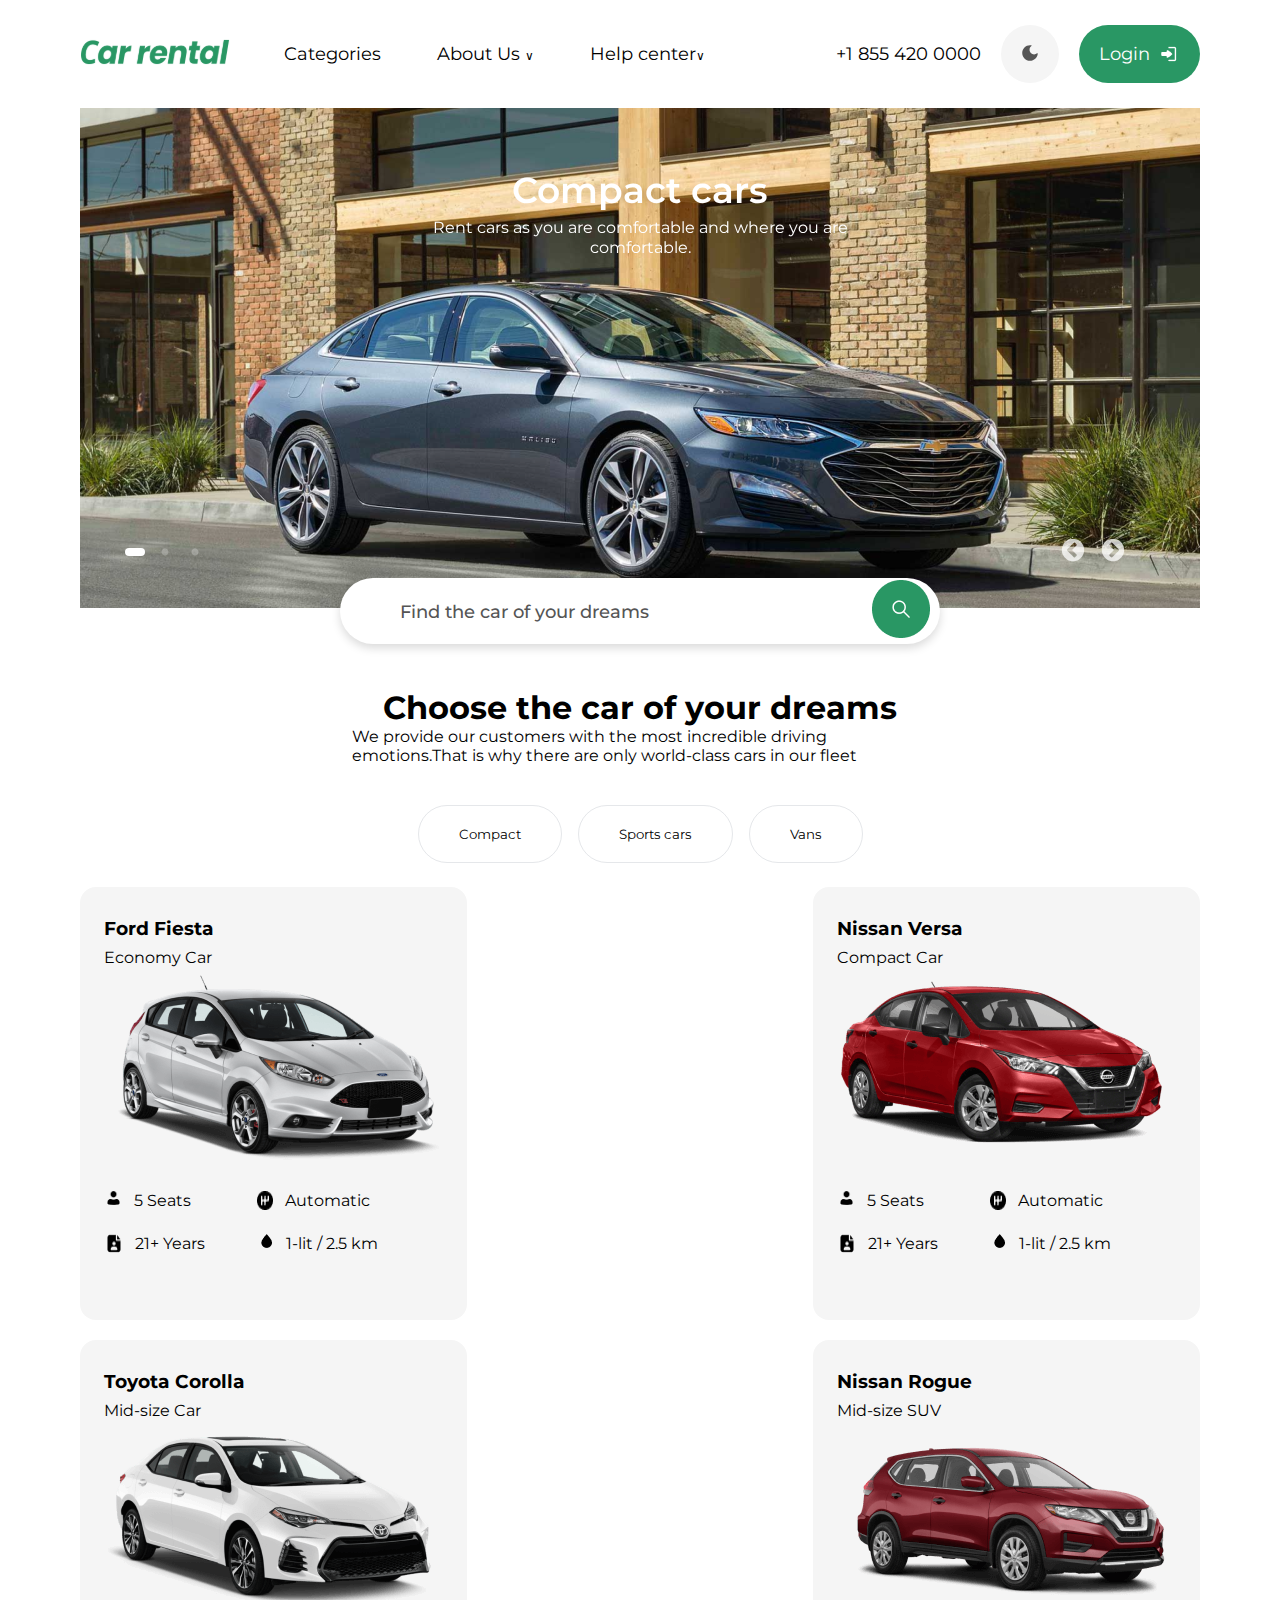
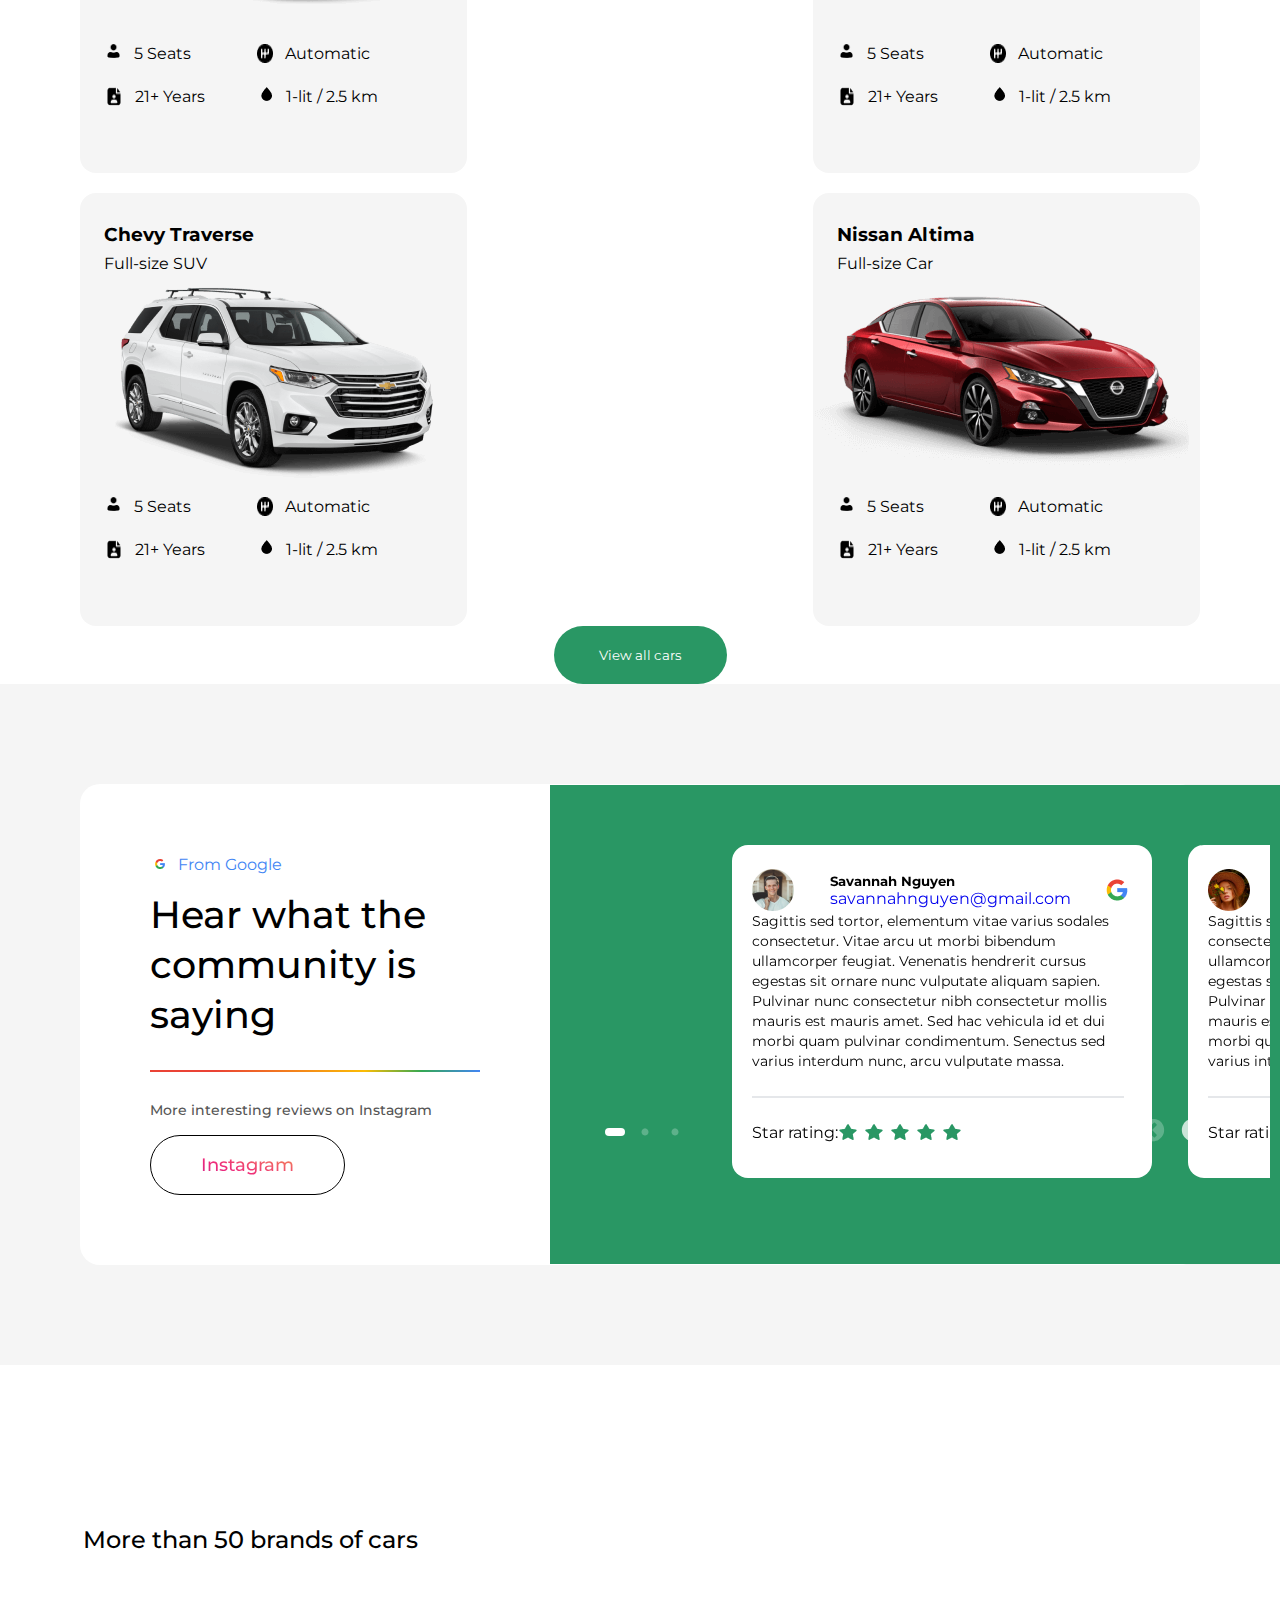
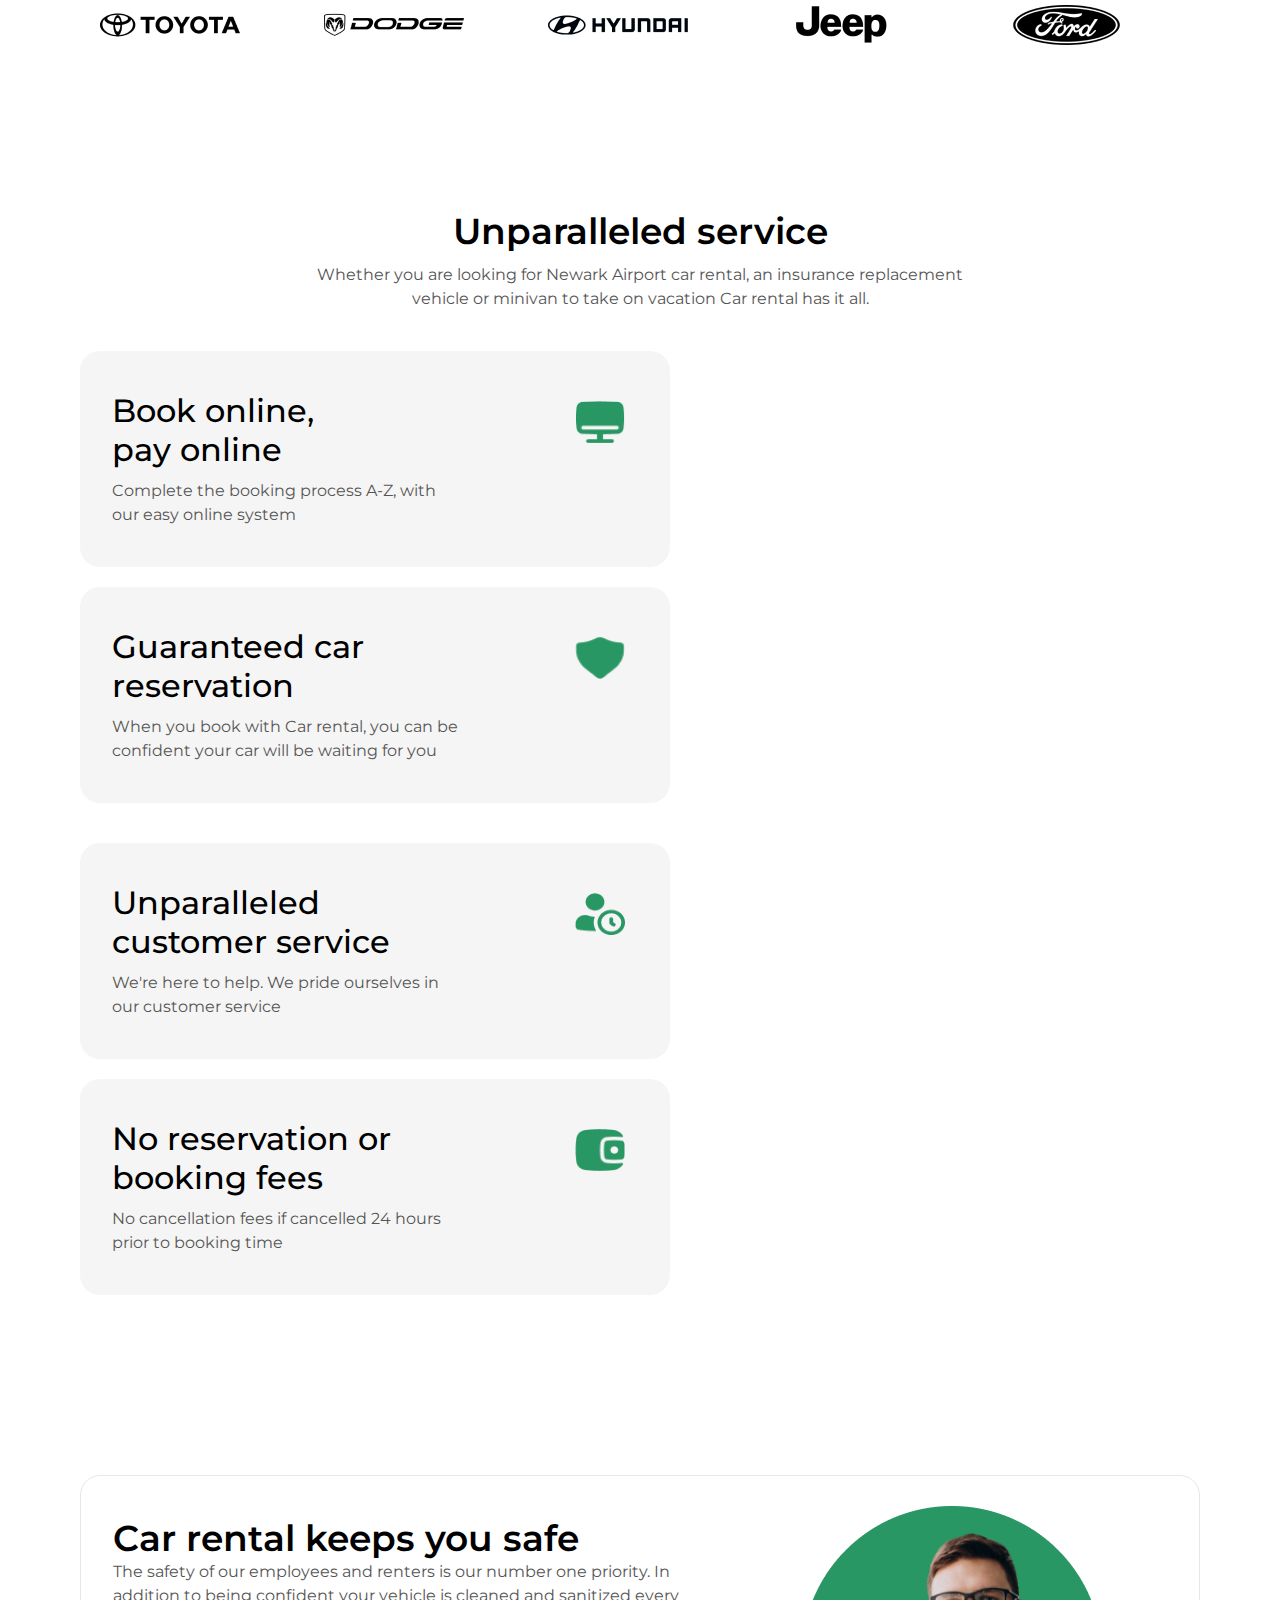
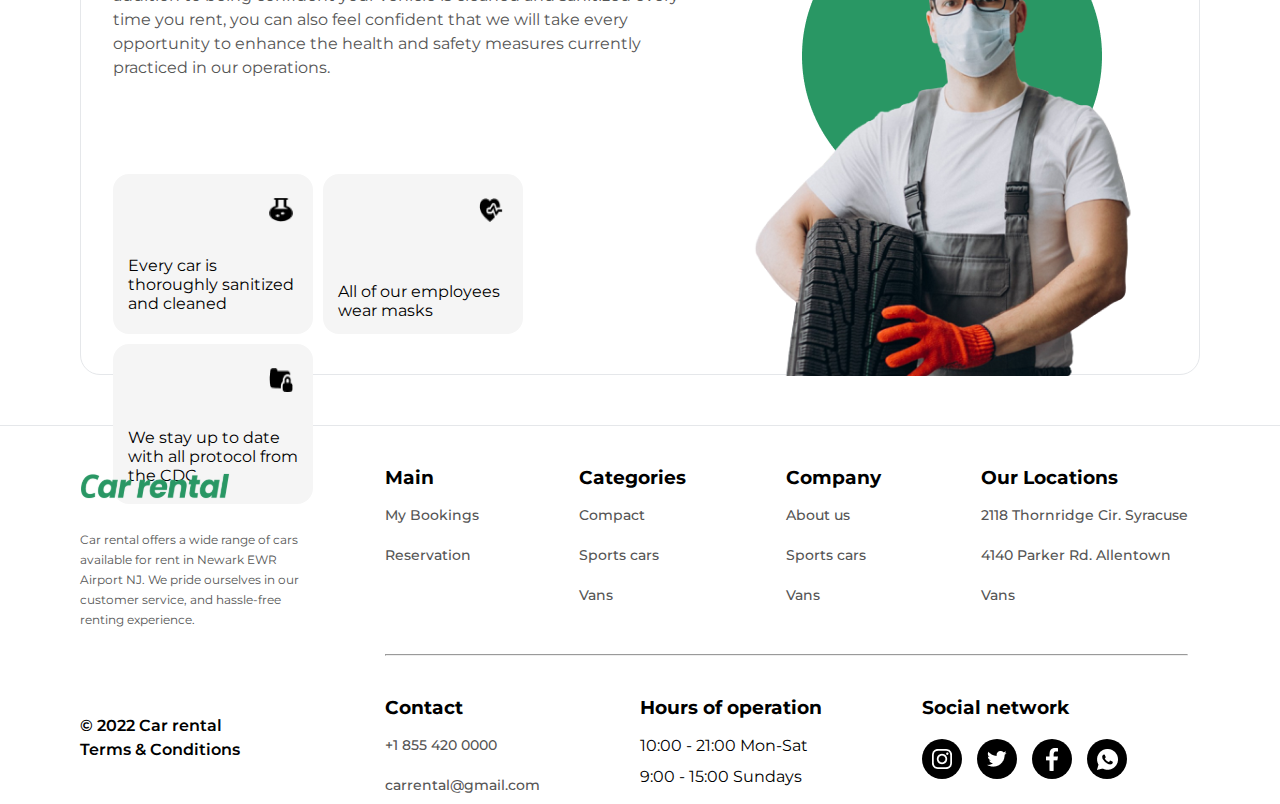
==== commit bc83fb15: "commit" ====
--- a/index.html
+++ b/index.html
@@ -16,7 +16,7 @@
 <body>
     <div class="loader_bg">
         <div class="loader"></div>
-      </div>
+    </div>
     <header id="navbar">
         <div class="container">
             <nav class="navbar">
@@ -46,6 +46,65 @@
                     <span class="bar bars1"></span>
                     <span class="bar bars2"></span>
                 </div>
+                <div class="navbar-mobile">
+                    <div class="navbar-mobile__header">
+                        <a href="#"><img src="./images/Logo.svg" alt="logo"></a>
+                    </div>
+                    <div class="navbar-mobile__body">
+                        <div class="mobile-first">
+                            <a class="h3" href="#">Categories</a>
+                        </div>
+                        <div class="mobile-second">
+                            <a class="h3" href="#">About Us</a>
+                            <a class="inner" href="#">News</a>
+                            <a class="inner" href="#">Careers</a>
+                            <a class="inner" href="#">Locations</a>
+                        </div>
+                        <div class="mobile-third">
+                            <a class="h3" href="#">Categories</a>
+                            <a class="inner" href="#">FAQ</a>
+                            <a class="inner" href="#">Contact us</a>
+                        </div>
+                    </div>
+                    <div class="navbar-mobile__footer">
+                        <div class="mobile-footer-items">
+                            <a class="tel" href="tel:+1 855 420 0000">+1 855 420 0000</a>
+                            <button class="dark-light-btn">
+                                <img class="moon" src="./images/moon.svg" alt="moon" />
+                            </button>
+                            <button id="myBtn" class="btn1">
+                                Login <img src="./images/Login.png" alt="login" />
+                            </button>
+        
+                            <div id="myModal" class="modal">
+                                <!-- Modal content -->
+                                <div class="modal-content">
+                                    <span class="close">&times;</span>
+                                    <h3 class="modal__title">Login</h3>
+                                    <p class="modal__desc">
+                                        Use the email and password that you login
+                                    </p>
+                                    <form class="form" action="https://echo.htmlacademy.ru/ " method="post" target="_blank">
+                                        <input class="input input1" required type="email" name="email" id="email"
+                                            placeholder="Email" />
+                                        <div class="password">
+                                            <input class="input input2" type="password" name="password" id="password"
+                                                placeholder="Password" />
+                                            <img src="./images/Eye.png" alt="show" id="togglePassword" />
+                                        </div>
+                                        <div>
+                                            <a class="forgot" href="#">Forgot password</a>
+                                            <a class="create" href="#">I want to create an account</a>
+                                            <button type="submit" class="btn1 login">
+                                                Login<img src="./images/Login.png" alt="login" />
+                                            </button>
+                                        </div>
+                                    </form>
+                                </div>
+                            </div>
+                        </div>
+                    </div>
+                </div>
                 <div class="navbar-links">
                     <a class="tel" href="tel:+1 855 420 0000">+1 855 420 0000</a>
                     <button class="dark-light">
@@ -54,9 +113,7 @@
                     <button id="myBtn" class="btn1">
                         Login <img src="./images/Login.png" alt="login" />
                     </button>
-                    <div class="navbar-mobile">
-                        Lorem ipsum dolor, sit amet consectetur adipisicing elit. Accusamus impedit quidem maiores sapiente error necessitatibus ratione quae dolorem. Vitae, corrupti? Animi, quae accusantium ipsam consectetur ab placeat pariatur iusto labore optio quos distinctio necessitatibus officia dolore eveniet ea maiores? Rerum quisquam error labore cupiditate, eaque aut ducimus sit fugit voluptatum.
-                    </div>
+
                     <div id="myModal" class="modal">
                         <!-- Modal content -->
                         <div class="modal-content">
@@ -71,7 +128,7 @@
                                 <div class="password">
                                     <input class="input input2" type="password" name="password" id="password"
                                         placeholder="Password" />
-                                    <img src="./images/Eye.png" alt="show" id="togglePassword"/>
+                                    <img src="./images/Eye.png" alt="show" id="togglePassword" />
                                 </div>
                                 <div>
                                     <a class="forgot" href="#">Forgot password</a>
@@ -340,15 +397,18 @@
                             practiced in our operations.</p>
                         <div class="category">
                             <div class="category__box1">
-                                <img class="chemical" src="./images/chemical/Solid/General/Icon.png" alt="icon" width="24" height="24">
+                                <img class="chemical" src="./images/chemical/Solid/General/Icon.png" alt="icon"
+                                    width="24" height="24">
                                 <p class="every">Every car is thoroughly sanitized and cleaned</p>
                             </div>
                             <div class="category__box1">
-                                <img class="chemical" src="./images/heart/Solid/Status/Icon.png" alt="icon" width="24" height="24">
+                                <img class="chemical" src="./images/heart/Solid/Status/Icon.png" alt="icon" width="24"
+                                    height="24">
                                 <p class="every alls">All of our employees wear masks</p>
                             </div>
                             <div class="category__box1">
-                                <img class="chemical" src="./images/lock/Solid/Files/Icon.png" alt="icon" width="24" height="24">
+                                <img class="chemical" src="./images/lock/Solid/Files/Icon.png" alt="icon" width="24"
+                                    height="24">
                                 <p class="every we">We stay up to date with all protocol from the CDC</p>
                             </div>
                         </div>
@@ -420,16 +480,20 @@
                         <div class="socials">
                             <h3>Social network</h3>
                             <div class="social">
-                                <a class="social__item first" href="#" target="_blank"><img src="./images/instagram.png" alt="instagram"></a>
-                                <a class="social__item second" href="#" target="_blank"><img src="./images/twitter.png" alt="twittet"></a>
-                                <a class="social__item third" href="#" target="_blank"><img src="./images/facebook.png" alt="facebook"></a>
-                                <a class="social__item fourth" href="#" target="_blank"><img src="./images/whatsapp.png" alt="whatsapp"></a>
-                            </div>
-                        </div>
-                    </div>
-                </div>
-                </div>
-                </div>
+                                <a class="social__item first" href="#" target="_blank"><img src="./images/instagram.png"
+                                        alt="instagram"></a>
+                                <a class="social__item second" href="#" target="_blank"><img src="./images/twitter.png"
+                                        alt="twittet"></a>
+                                <a class="social__item third" href="#" target="_blank"><img src="./images/facebook.png"
+                                        alt="facebook"></a>
+                                <a class="social__item fourth" href="#" target="_blank"><img src="./images/whatsapp.png"
+                                        alt="whatsapp"></a>
+                            </div>
+                        </div>
+                    </div>
+                </div>
+            </div>
+        </div>
     </footer>
 
     <script src="https://cdnjs.cloudflare.com/ajax/libs/jquery/3.4.1/jquery.min.js"></script>
@@ -437,7 +501,7 @@
     <script src="./js/corusel.js"></script>
     <script src="./js/cars.js"></script>
     <script src="./js/main.js"></script>
-    
+
 </body>
 
 </html>--- a/css/main.css
+++ b/css/main.css
@@ -251,7 +251,6 @@
 header {
   top: 0;
   background: #fff;
-  position: -webkit-sticky;
   position: sticky;
   transition: 0.5s;
   padding: 25px 0;
@@ -507,15 +506,51 @@
 
 .navbar-mobile {
   display: none;
-  min-width: 50%;
-  width: 100%;
-  background: #000;
+  padding-left: 30px;
+}
+.navbar-mobile__header {
+  padding-top: 45px;
+  padding-bottom: 55px;
+}
+.navbar-mobile__body {
+  display: flex;
+  flex-direction: column;
+  gap: 40px;
+}
+.navbar-mobile__body .mobile-second,
+.navbar-mobile__body .mobile-third {
+  display: flex;
+  flex-direction: column;
+  gap: 18px;
+}
+.navbar-mobile__body .mobile-second .inner,
+.navbar-mobile__body .mobile-third .inner {
+  font-weight: 500;
+  font-size: 18px;
+  color: #555555;
+}
+.navbar-mobile__body .h3 {
+  font-weight: 500;
+  font-size: 28px;
+  line-height: 34px;
+  color: #000000;
+}
+.navbar-mobile__footer {
   position: fixed;
-  top: 0;
-  right: 0;
-  height: 100%;
-  width: 200px;
-  z-index: 999 !important;
+  bottom: 0;
+}
+.navbar-mobile__footer .mobile-footer-items {
+  display: flex;
+  align-items: center;
+}
+.navbar-mobile__footer .mobile-footer-items a {
+  padding-right: 70px;
+}
+.navbar-mobile__footer .mobile-footer-items button {
+  margin-left: 30px;
+}
+.navbar-mobile__footer .mobile-footer-items #myBtn {
+  padding: 18px 40px;
 }
 
 @media (max-width: 1000px) {
@@ -529,16 +564,23 @@
   }
   .navbar-links {
     display: none;
-    width: 100%;
-  }
-  .navbar-mobile {
-    display: flex !important;
+  }
+  .df {
+    display: flex;
+    flex-direction: column;
+    z-index: 99999999 !important;
+    width: 75%;
+    background: #FFFFFF;
+    position: fixed;
+    top: 0;
+    right: 0;
+    height: 100%;
+    z-index: 999 !important;
   }
 }
 .btn img {
   content: url(../../images/sun.svg) !important;
-  width: 20px;
-  height: 20px;
+  filter: invert(0%) sepia(1%) saturate(3%) hue-rotate(357deg) brightness(11%) contrast(100%);
 }
 
 @media screen and (max-width: 1340px) {
@@ -1173,7 +1215,6 @@
 .instagram_div button:hover {
   background: radial-gradient(230.93% 230.93% at 102.01% 2.03%, #f9ed32 0%, #ee2a7b 36%, #d22a8a 44%, #8b2ab2 60%, #1b2af0 83%, #002aff 88%);
   color: #fff !important;
-  z-index: 999;
 }
 
 .comumunity_carusel-container {
@@ -1364,7 +1405,7 @@
     color: #000000;
   }
   .corusel__line {
-    margin-top: 65px;
+    margin-top: 65px !important;
     max-width: 300px;
     height: 0px;
     border: 1.5px solid #e5e7ea;
--- a/css/home.css
+++ b/css/home.css
@@ -401,7 +401,6 @@
 .instagram_div button:hover {
   background: radial-gradient(230.93% 230.93% at 102.01% 2.03%, #f9ed32 0%, #ee2a7b 36%, #d22a8a 44%, #8b2ab2 60%, #1b2af0 83%, #002aff 88%);
   color: #fff !important;
-  z-index: 999;
 }
 
 .comumunity_carusel-container {
@@ -592,7 +591,7 @@
     color: #000000;
   }
   .corusel__line {
-    margin-top: 65px;
+    margin-top: 65px !important;
     max-width: 300px;
     height: 0px;
     border: 1.5px solid #e5e7ea;
